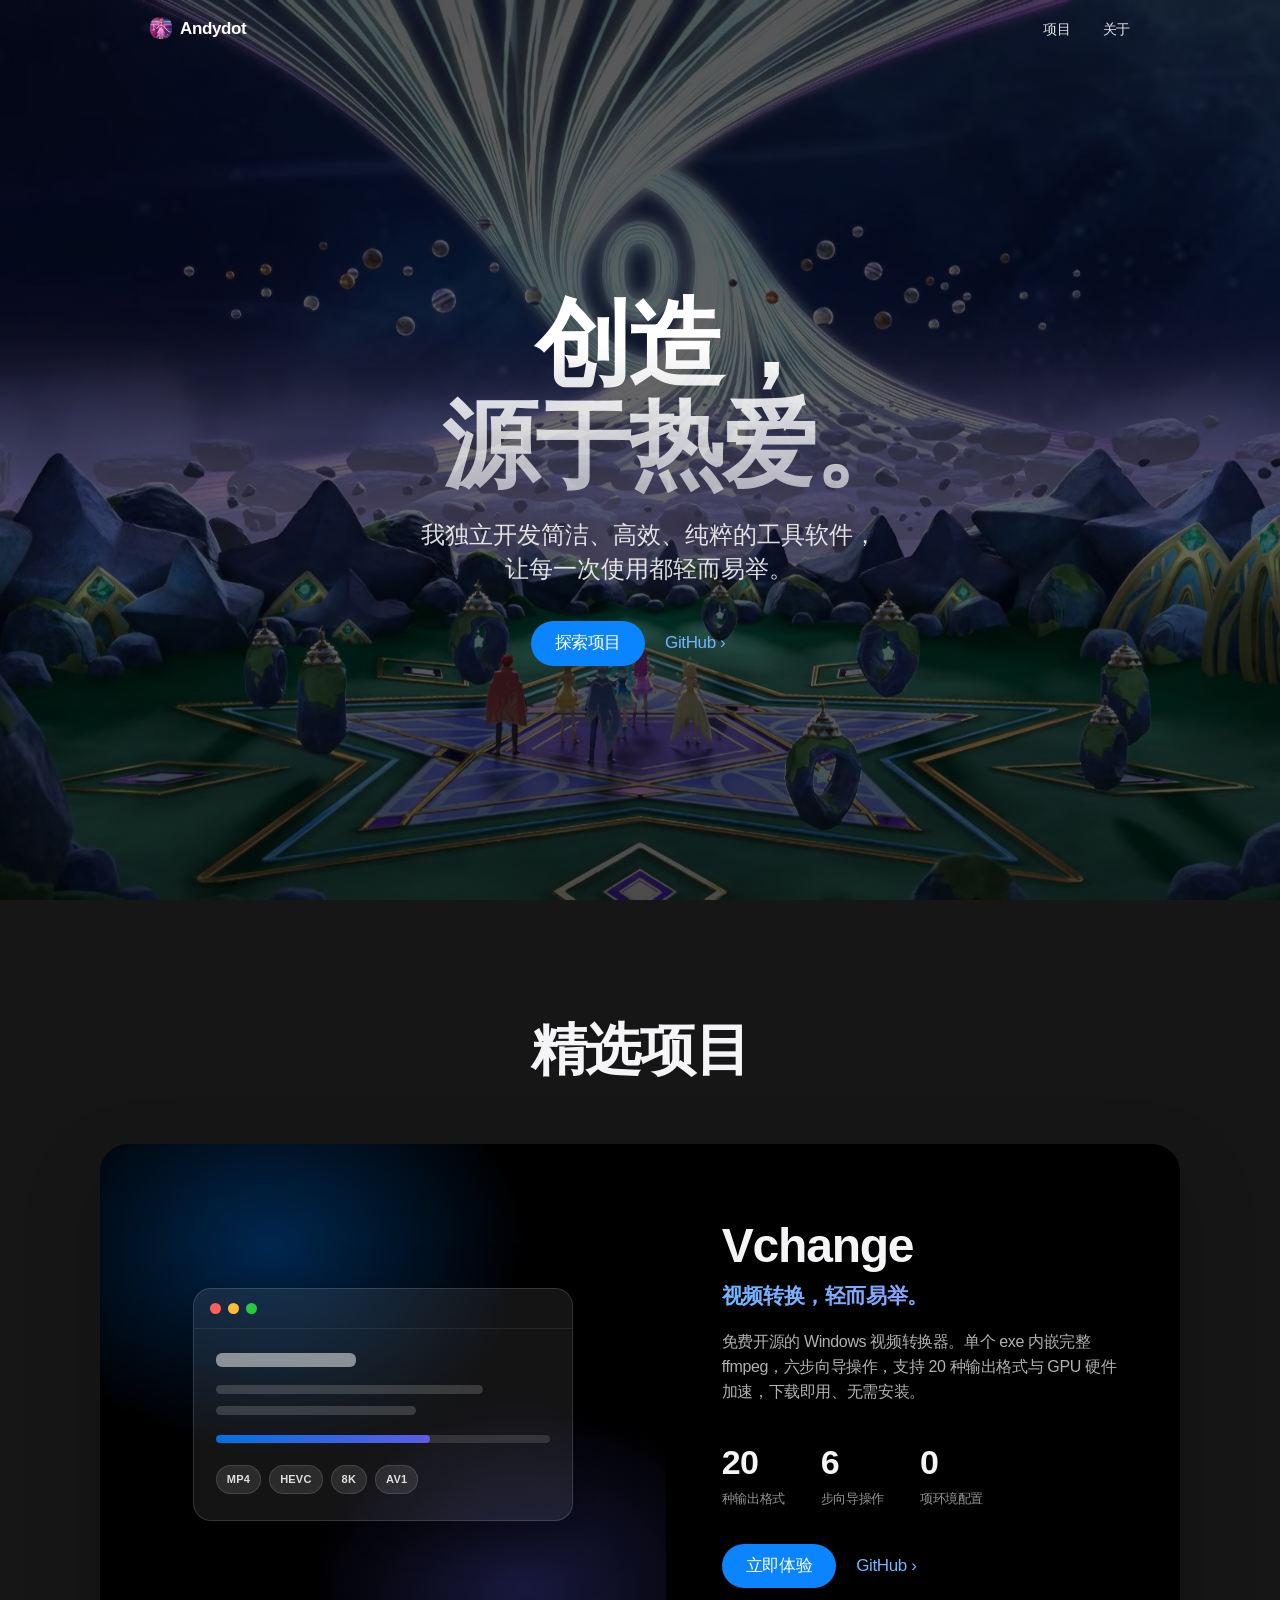
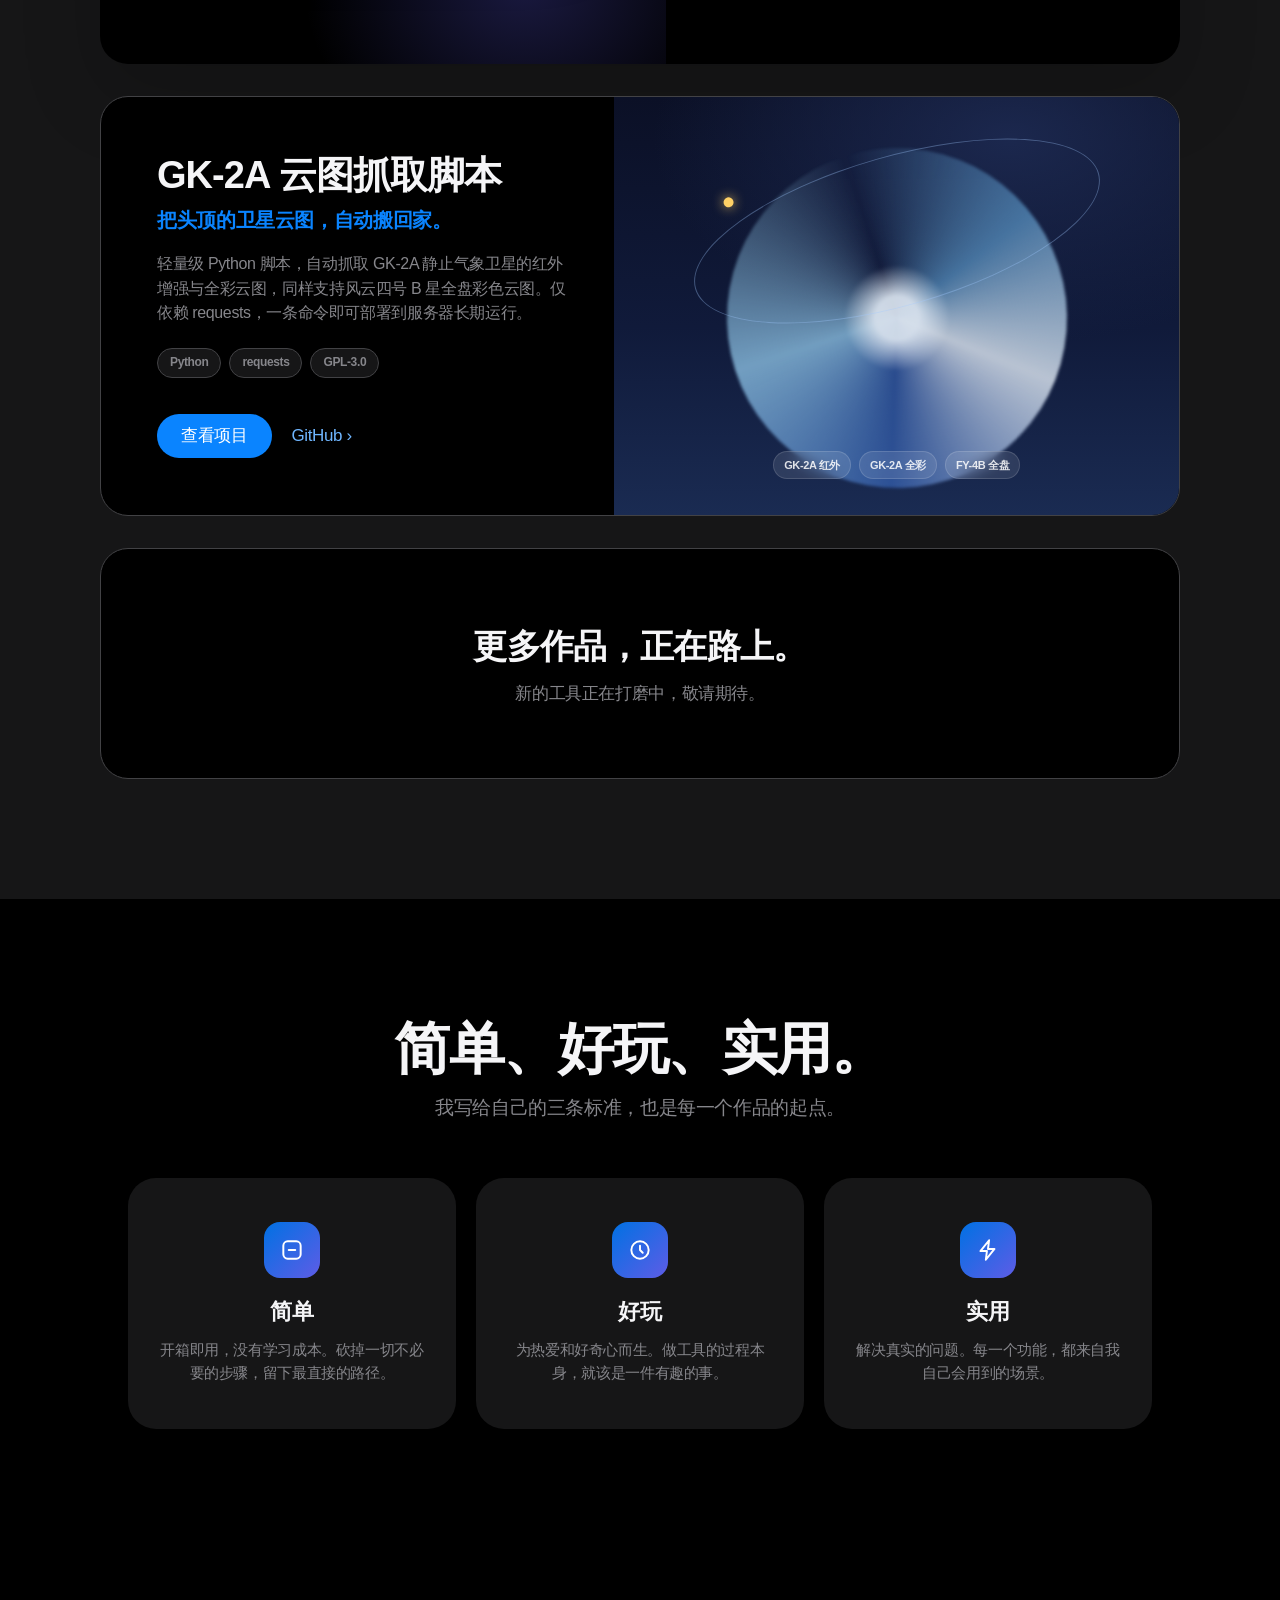
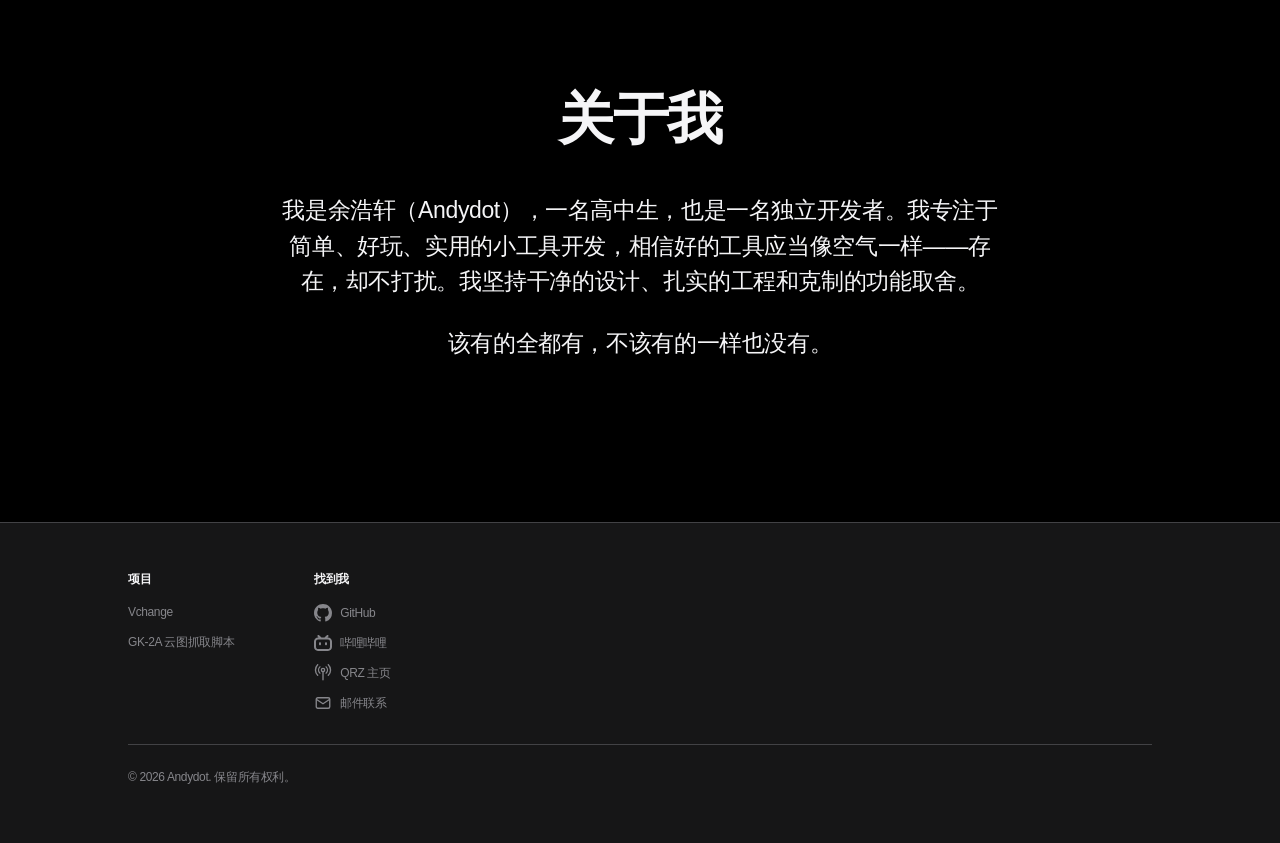
==== docs/index.html @ 8d0b2deb "Force dark mode (remove light/dark auto-switching)" ====
<!DOCTYPE html>
<html lang="zh-CN">
<head>
<meta charset="UTF-8">
<meta name="viewport" content="width=device-width, initial-scale=1.0">
<meta name="theme-color" content="#000000">
<title>Andydot — 简洁、纯粹的工具软件</title>
<meta name="description" content="Andydot 的作品集。高中生独立开发者，专注于简单、好玩、实用的小工具开发，代表作 Vchange —— Windows 视频转换器。">
<meta property="og:title" content="Andydot — 简洁、纯粹的工具软件">
<meta property="og:description" content="独立开发简洁、高效、纯粹的工具软件，代表作 Vchange。">
<meta property="og:url" content="https://justice0418.qd.je/">
<link rel="preconnect" href="https://gh-proxy.com">
<link rel="icon" href="https://gh-proxy.com/https://raw.githubusercontent.com/Andydot-ui/Vchange/main/docs/images/logo-dark-theme.png">
<link rel="stylesheet" href="style.css">
</head>
<body>

<a class="skip-link" href="#main">跳转到主要内容</a>

<!-- 导航 -->
<header class="nav" id="nav">
  <nav class="nav-inner" aria-label="主导航">
    <a class="nav-logo" href="#top" aria-label="Andydot 首页">
      <img src="images/logo.png" alt="" width="22" height="22">
      Andydot
    </a>
    <button class="nav-toggle" id="navToggle" aria-label="打开菜单" aria-expanded="false">
      <span></span><span></span>
    </button>
    <ul class="nav-links" id="navLinks">
      <li><a href="#work">项目</a></li>
      <li><a href="#about">关于</a></li>
    </ul>
  </nav>
</header>

<main id="main">

<!-- 首屏 -->
<section class="hero" id="top">
  <div class="hero-inner">
    <h1 class="reveal">创造，<br class="hero-br">源于热爱。</h1>
    <p class="hero-sub reveal">我独立开发简洁、高效、纯粹的工具软件，<br>让每一次使用都轻而易举。</p>
    <div class="hero-links reveal">
      <a class="btn btn-primary" href="#work">探索项目</a>
      <a class="btn btn-ghost" href="https://github.com/Andydot-ui" target="_blank" rel="noopener">GitHub ›</a>
    </div>
  </div>
</section>

<!-- 精选项目：Vchange -->
<section class="feature" id="work">
  <div class="section-head reveal">
    <h2>精选项目</h2>
  </div>

  <article class="feature-card reveal">
    <div class="feature-media" aria-hidden="true">
      <div class="feature-glow"></div>
      <div class="feature-window">
        <div class="feature-window-bar">
          <span></span><span></span><span></span>
        </div>
        <div class="feature-window-body">
          <div class="fw-row fw-title"></div>
          <div class="fw-row fw-line w80"></div>
          <div class="fw-row fw-line w60"></div>
          <div class="fw-progress"><span></span></div>
          <div class="fw-chips">
            <span>MP4</span><span>HEVC</span><span>8K</span><span>AV1</span>
          </div>
        </div>
      </div>
    </div>
    <div class="feature-copy">
      <h3>Vchange</h3>
      <p class="feature-tagline">视频转换，轻而易举。</p>
      <p class="feature-desc">免费开源的 Windows 视频转换器。单个 exe 内嵌完整 ffmpeg，六步向导操作，支持 20 种输出格式与 GPU 硬件加速，下载即用、无需安装。</p>
      <div class="feature-stats">
        <div><strong>20</strong><span>种输出格式</span></div>
        <div><strong>6</strong><span>步向导操作</span></div>
        <div><strong>0</strong><span>项环境配置</span></div>
      </div>
      <div class="feature-actions">
        <a class="btn btn-primary" href="https://andydot-ui.github.io/Vchange/" target="_blank" rel="noopener">立即体验</a>
        <a class="btn btn-ghost" href="https://github.com/Andydot-ui/Vchange" target="_blank" rel="noopener">GitHub ›</a>
      </div>
    </div>
  </article>

  <article class="project-card reveal">
    <div class="project-copy">
      <h3>GK-2A 云图抓取脚本</h3>
      <p class="project-tagline">把头顶的卫星云图，自动搬回家。</p>
      <p class="project-desc">轻量级 Python 脚本，自动抓取 GK-2A 静止气象卫星的红外增强与全彩云图，同样支持风云四号 B 星全盘彩色云图。仅依赖 requests，一条命令即可部署到服务器长期运行。</p>
      <div class="project-chips">
        <span>Python</span><span>requests</span><span>GPL-3.0</span>
      </div>
      <div class="feature-actions">
        <a class="btn btn-primary" href="https://andydot-ui.github.io/GK-2A-Infrared-Cloud-Image-Automatic-Scraping-Script/" target="_blank" rel="noopener">查看项目</a>
        <a class="btn btn-ghost" href="https://github.com/Andydot-ui/GK-2A-Infrared-Cloud-Image-Automatic-Scraping-Script" target="_blank" rel="noopener">GitHub ›</a>
      </div>
    </div>
    <div class="sat-visual" aria-hidden="true">
      <div class="sat-storm"></div>
      <div class="sat-orbit"></div>
      <div class="sat-chips">
        <span>GK-2A 红外</span><span>GK-2A 全彩</span><span>FY-4B 全盘</span>
      </div>
    </div>
  </article>

  <div class="more-card reveal">
    <h3>更多作品，正在路上。</h3>
    <p>新的工具正在打磨中，敬请期待。</p>
  </div>
</section>

<!-- 信条 -->
<section class="values" id="values">
  <div class="section-head reveal">
    <h2>简单、好玩、实用。</h2>
    <p class="section-sub">我写给自己的三条标准，也是每一个作品的起点。</p>
  </div>
  <div class="values-grid">
    <div class="value-item reveal">
      <div class="value-icon">
        <svg viewBox="0 0 24 24" width="26" height="26" fill="none" stroke="currentColor" stroke-width="1.8" stroke-linecap="round" stroke-linejoin="round" aria-hidden="true"><rect x="4" y="4" width="16" height="16" rx="4"/><path d="M9 12h6"/></svg>
      </div>
      <h3>简单</h3>
      <p>开箱即用，没有学习成本。砍掉一切不必要的步骤，留下最直接的路径。</p>
    </div>
    <div class="value-item reveal">
      <div class="value-icon">
        <svg viewBox="0 0 24 24" width="26" height="26" fill="none" stroke="currentColor" stroke-width="1.8" stroke-linecap="round" stroke-linejoin="round" aria-hidden="true"><circle cx="12" cy="12" r="8"/><path d="M12 8v4l2.5 2.5"/></svg>
      </div>
      <h3>好玩</h3>
      <p>为热爱和好奇心而生。做工具的过程本身，就该是一件有趣的事。</p>
    </div>
    <div class="value-item reveal">
      <div class="value-icon">
        <svg viewBox="0 0 24 24" width="26" height="26" fill="none" stroke="currentColor" stroke-width="1.8" stroke-linecap="round" stroke-linejoin="round" aria-hidden="true"><path d="M13 3L5 13h6l-1 8 8-10h-6z"/></svg>
      </div>
      <h3>实用</h3>
      <p>解决真实的问题。每一个功能，都来自我自己会用到的场景。</p>
    </div>
  </div>
</section>

<!-- 关于 -->
<section class="about" id="about">
  <div class="section-head reveal">
    <h2>关于我</h2>
  </div>
  <div class="about-body reveal">
    <p>我是余浩轩（Andydot），一名高中生，也是一名独立开发者。我专注于简单、好玩、实用的小工具开发，相信好的工具应当像空气一样——存在，却不打扰。我坚持干净的设计、扎实的工程和克制的功能取舍。</p>
    <p>该有的全都有，不该有的一样也没有。</p>
  </div>
</section>

</main>

<!-- 页脚 -->
<footer class="footer">
  <div class="footer-inner">
    <div class="footer-cols">
      <div class="footer-col">
        <h4>项目</h4>
        <a href="https://andydot-ui.github.io/Vchange/" target="_blank" rel="noopener">Vchange</a>
        <a href="https://andydot-ui.github.io/GK-2A-Infrared-Cloud-Image-Automatic-Scraping-Script/" target="_blank" rel="noopener">GK-2A 云图抓取脚本</a>
      </div>
      <div class="footer-col">
        <h4>找到我</h4>
        <a class="footer-social" href="https://github.com/Andydot-ui" target="_blank" rel="noopener">
          <svg viewBox="0 0 16 16" width="18" height="18" fill="currentColor" aria-hidden="true"><path d="M8 0C3.58 0 0 3.58 0 8c0 3.54 2.29 6.53 5.47 7.59.4.07.55-.17.55-.38 0-.19-.01-.82-.01-1.49-2.01.37-2.53-.49-2.69-.94-.09-.23-.48-.94-.82-1.13-.28-.15-.68-.52-.01-.53.63-.01 1.08.58 1.23.82.72 1.21 1.87.87 2.33.66.07-.52.28-.87.51-1.07-1.78-.2-3.64-.89-3.64-3.95 0-.87.31-1.59.82-2.15-.08-.2-.36-1.02.08-2.12 0 0 .67-.21 2.2.82.64-.18 1.32-.27 2-.27s1.36.09 2 .27c1.53-1.04 2.2-.82 2.2-.82.44 1.1.16 1.92.08 2.12.51.56.82 1.27.82 2.15 0 3.07-1.87 3.75-3.65 3.95.29.25.54.73.54 1.48 0 1.07-.01 1.93-.01 2.2 0 .21.15.46.55.38A8.01 8.01 0 0 0 16 8c0-4.42-3.58-8-8-8z"/></svg>
          GitHub
        </a>
        <a class="footer-social" href="https://space.bilibili.com/1205310818" target="_blank" rel="noopener">
          <svg viewBox="0 0 24 24" width="18" height="18" fill="currentColor" aria-hidden="true"><path d="M17.813 4.653h.854c1.51.054 2.769.578 3.773 1.574 1.004.995 1.524 2.249 1.56 3.76v7.36c-.036 1.51-.556 2.769-1.56 3.773s-2.262 1.524-3.773 1.56H5.333c-1.51-.036-2.769-.556-3.773-1.56S.036 18.858 0 17.347v-7.36c.036-1.511.556-2.765 1.56-3.76 1.004-.996 2.262-1.52 3.773-1.574h.774l-1.174-1.12a1.234 1.234 0 0 1-.373-.906c0-.356.124-.658.373-.907l.027-.027c.267-.249.573-.373.92-.373.347 0 .653.124.92.373L9.653 4.44c.071.071.134.142.187.213h4.267a.836.836 0 0 1 .16-.213l2.853-2.747c.267-.249.573-.373.92-.373.347 0 .662.151.929.4.267.249.391.551.391.907 0 .355-.124.657-.373.906zM5.333 7.24c-.746.018-1.373.276-1.88.773-.506.498-.769 1.13-.786 1.894v7.52c.017.764.28 1.395.786 1.893.507.498 1.134.756 1.88.773h13.334c.746-.017 1.373-.275 1.88-.773.506-.498.769-1.129.786-1.893v-7.52c-.017-.765-.28-1.396-.786-1.894-.507-.497-1.134-.755-1.88-.773zM8 11.107c.373 0 .684.124.933.373.25.249.383.569.4.96v1.173c-.017.391-.15.711-.4.96-.249.25-.56.374-.933.374s-.684-.125-.933-.374c-.25-.249-.383-.569-.4-.96V12.44c0-.373.129-.689.386-.947.258-.257.574-.386.947-.386zm8 0c.373 0 .684.124.933.373.25.249.383.569.4.96v1.173c-.017.391-.15.711-.4.96-.249.25-.56.374-.933.374s-.684-.125-.933-.374c-.25-.249-.383-.569-.4-.96V12.44c.017-.391.15-.711.4-.96.249-.249.56-.373.933-.373Z"/></svg>
          哔哩哔哩
        </a>
        <a class="footer-social" href="https://www.qrz.com/db/BD6KGB" target="_blank" rel="noopener">
          <svg viewBox="0 0 24 24" width="18" height="18" fill="none" stroke="currentColor" stroke-width="1.8" stroke-linecap="round" aria-hidden="true"><path d="M12 10v11"/><circle cx="12" cy="8" r="2.2"/><path d="M7.8 12.2a6 6 0 0 1 0-8.4M16.2 3.8a6 6 0 0 1 0 8.4M4.9 15.1a10 10 0 0 1 0-14.2M19.1 0.9a10 10 0 0 1 0 14.2"/></svg>
          QRZ 主页
        </a>
        <a class="footer-social" href="mailto:andydot@qq.com">
          <svg viewBox="0 0 24 24" width="18" height="18" fill="none" stroke="currentColor" stroke-width="1.8" aria-hidden="true"><rect x="3" y="5" width="18" height="14" rx="2"/><path d="M3 7l9 6 9-6"/></svg>
          邮件联系
        </a>
      </div>
    </div>
    <div class="footer-legal">
      <p>© 2026 Andydot. 保留所有权利。</p>
    </div>
  </div>
</footer>

<script src="script.js"></script>
</body>
</html>
---- docs/style.css ----
/* ============================================================
   Andydot — Apple-style portfolio
   ============================================================ */

:root {
  --bg: #000000;
  --bg-alt: #161617;
  --card-bg: #000000;
  --card-border: #424245;
  --fg: #f5f5f7;
  --fg-muted: #86868b;
  --fg-inverse: #f5f5f7;
  --accent: #0a84ff;
  --accent-hover: #409cff;
  --link: #2997ff;
  --border: #424245;
  --radius-card: 28px;
  --radius-btn: 980px;
  --font-sans: -apple-system, BlinkMacSystemFont, "SF Pro SC", "SF Pro Display",
    "SF Pro Text", "PingFang SC", "Helvetica Neue", "Microsoft YaHei UI",
    "Segoe UI", Roboto, Arial, sans-serif;
  --ease: cubic-bezier(0.25, 0.1, 0.25, 1);
  color-scheme: dark;
}

* { margin: 0; padding: 0; box-sizing: border-box; }

html { scroll-behavior: smooth; -webkit-text-size-adjust: 100%; }

body {
  font-family: var(--font-sans);
  background: var(--bg);
  color: var(--fg);
  line-height: 1.47059;
  font-size: 17px;
  letter-spacing: -0.022em;
  -webkit-font-smoothing: antialiased;
  text-rendering: optimizeLegibility;
}

a { color: inherit; text-decoration: none; }
img, svg { display: block; }

.skip-link {
  position: absolute;
  left: -9999px;
  top: 0;
  background: var(--bg);
  color: var(--link);
  padding: 12px 20px;
  z-index: 100;
}
.skip-link:focus { left: 0; }

/* ---------- 按钮 ---------- */
.btn {
  display: inline-block;
  border-radius: var(--radius-btn);
  padding: 12px 24px;
  font-size: 17px;
  line-height: 1.2;
  letter-spacing: -0.022em;
  transition: background 0.25s var(--ease), color 0.25s var(--ease),
    transform 0.25s var(--ease);
}
.btn:active { transform: scale(0.97); }

.btn-primary {
  background: var(--accent);
  color: #fff;
}
.btn-primary:hover { background: var(--accent-hover); }

.btn-ghost {
  color: var(--link);
  padding-left: 0;
}
.btn-ghost:hover { text-decoration: underline; }

/* ---------- 导航（首屏上透明悬浮，滚过后变实色条） ---------- */
.nav {
  position: fixed;
  top: 0; left: 0; right: 0;
  z-index: 50;
  background: transparent;
  border-bottom: 1px solid transparent;
  transition: background 0.35s var(--ease), border-color 0.35s var(--ease),
    -webkit-backdrop-filter 0.35s var(--ease), backdrop-filter 0.35s var(--ease);
}
.nav.scrolled {
  background: rgba(14, 18, 22, 0.92);
  -webkit-backdrop-filter: saturate(180%) blur(20px);
  backdrop-filter: saturate(180%) blur(20px);
  border-bottom-color: rgba(255, 255, 255, 0.08);
}

.nav-inner {
  max-width: 1024px;
  margin: 0 auto;
  padding: 0 22px;
  height: 56px;
  display: flex;
  align-items: center;
  justify-content: space-between;
}

.nav-logo {
  display: flex;
  align-items: center;
  gap: 8px;
  font-size: 17px;
  font-weight: 600;
  letter-spacing: -0.022em;
  color: #fff;
}
.nav-logo img {
  border-radius: 6px;
}

.nav-links {
  display: flex;
  align-items: center;
  gap: 32px;
  list-style: none;
}
.nav-links a {
  font-size: 14px;
  color: rgba(255, 255, 255, 0.88);
  transition: opacity 0.25s var(--ease), color 0.25s var(--ease);
}
.nav-links a:hover { color: #fff; }

.nav-toggle {
  display: none;
  flex-direction: column;
  justify-content: center;
  gap: 6px;
  width: 40px;
  height: 40px;
  background: none;
  border: none;
  cursor: pointer;
}
.nav-toggle span {
  display: block;
  width: 18px;
  height: 1.5px;
  margin: 0 auto;
  background: #fff;
  transition: transform 0.3s var(--ease);
}
.nav-toggle.open span:nth-child(1) { transform: translateY(3.75px) rotate(45deg); }
.nav-toggle.open span:nth-child(2) { transform: translateY(-3.75px) rotate(-45deg); }

/* ---------- 首屏 ---------- */
.hero {
  min-height: 100vh;
  min-height: 100svh;
  display: flex;
  flex-direction: column;
  justify-content: center;
  align-items: center;
  text-align: center;
  padding: 140px 22px 80px;
  background:
    linear-gradient(180deg, rgba(0, 0, 0, 0.66), rgba(0, 0, 0, 0.58) 55%, rgba(0, 0, 0, 0.7)),
    url("images/hero-bg.jpg") center / cover no-repeat;
  /* 背景图为深色调，首屏文字固定使用浅色 */
}

.hero-inner {
  display: flex;
  flex-direction: column;
  align-items: center;
}

.hero h1 {
  font-size: clamp(48px, 9vw, 96px);
  font-weight: 700;
  line-height: 1.05;
  letter-spacing: -0.03em;
  /* 中文行尾标点的墨迹偏左，按墨迹中心补偿（padding 使内容右移 padding/2） */
  padding-left: 0.72em;
  background: linear-gradient(180deg, #ffffff 25%, rgba(255, 255, 255, 0.6) 100%);
  -webkit-background-clip: text;
  background-clip: text;
  -webkit-text-fill-color: transparent;
  color: transparent;
  text-shadow: none;
}

.hero-sub {
  margin-top: 22px;
  font-size: clamp(19px, 2.6vw, 24px);
  color: rgba(255, 255, 255, 0.85);
  line-height: 1.4;
  letter-spacing: normal;
  text-shadow: 0 1px 12px rgba(0, 0, 0, 0.35);
  padding-left: 0.72em;
}

.hero-links {
  margin-top: 36px;
  display: flex;
  align-items: center;
  gap: 20px;
  flex-wrap: wrap;
  justify-content: center;
}
.hero-links .btn-ghost { color: #6fb6ff; }

/* ---------- 通用 section ---------- */
.section-head h2 {
  font-size: clamp(36px, 5.5vw, 56px);
  font-weight: 700;
  letter-spacing: -0.025em;
  line-height: 1.08;
}

/* ---------- 精选项目 ---------- */
.feature {
  background: var(--bg-alt);
  padding: 120px 22px;
}
.feature .section-head {
  text-align: center;
  margin-bottom: 64px;
}

.feature-card {
  max-width: 1080px;
  margin: 0 auto;
  background: #000;
  color: var(--fg-inverse);
  border-radius: var(--radius-card);
  overflow: hidden;
  display: grid;
  grid-template-columns: 1.1fr 1fr;
  min-height: 520px;
  box-shadow: 0 30px 80px rgba(0, 0, 0, 0.18);
}

.feature-media {
  position: relative;
  display: flex;
  align-items: center;
  justify-content: center;
  padding: 56px 40px;
  overflow: hidden;
}

.feature-glow {
  position: absolute;
  inset: 0;
  background:
    radial-gradient(ellipse 70% 60% at 30% 20%, rgba(0, 113, 227, 0.35), transparent 65%),
    radial-gradient(ellipse 60% 55% at 75% 85%, rgba(94, 92, 230, 0.28), transparent 65%);
}

/* 模拟应用窗口 */
.feature-window {
  position: relative;
  width: 100%;
  max-width: 380px;
  background: rgba(255, 255, 255, 0.08);
  border: 1px solid rgba(255, 255, 255, 0.14);
  border-radius: 18px;
  -webkit-backdrop-filter: blur(24px);
  backdrop-filter: blur(24px);
  box-shadow: 0 24px 60px rgba(0, 0, 0, 0.45);
  overflow: hidden;
}

.feature-window-bar {
  display: flex;
  gap: 7px;
  padding: 14px 16px;
  border-bottom: 1px solid rgba(255, 255, 255, 0.08);
}
.feature-window-bar span {
  width: 11px;
  height: 11px;
  border-radius: 50%;
  background: rgba(255, 255, 255, 0.22);
}
.feature-window-bar span:first-child { background: #ff5f57; }
.feature-window-bar span:nth-child(2) { background: #febc2e; }
.feature-window-bar span:last-child { background: #28c840; }

.feature-window-body { padding: 24px 22px 26px; }

.fw-row { border-radius: 6px; }
.fw-title {
  width: 42%;
  height: 14px;
  background: rgba(255, 255, 255, 0.5);
  margin-bottom: 18px;
}
.fw-line {
  height: 9px;
  background: rgba(255, 255, 255, 0.16);
  margin-bottom: 12px;
}
.w80 { width: 80%; }
.w60 { width: 60%; }

.fw-progress {
  height: 8px;
  border-radius: 4px;
  background: rgba(255, 255, 255, 0.12);
  margin: 20px 0 22px;
  overflow: hidden;
}
.fw-progress span {
  display: block;
  height: 100%;
  width: 64%;
  border-radius: 4px;
  background: linear-gradient(90deg, #0071e3, #5e5ce6);
  animation: progress 3.2s var(--ease) infinite alternate;
}
@keyframes progress {
  from { width: 32%; }
  to { width: 86%; }
}

.fw-chips {
  display: flex;
  gap: 8px;
  flex-wrap: wrap;
}
.fw-chips span {
  font-size: 11px;
  font-weight: 600;
  letter-spacing: 0.02em;
  padding: 5px 10px;
  border-radius: 999px;
  color: rgba(255, 255, 255, 0.85);
  background: rgba(255, 255, 255, 0.1);
  border: 1px solid rgba(255, 255, 255, 0.12);
}

.feature-copy {
  align-self: center;
  padding: 64px 56px;
}

.feature-copy h3 {
  font-size: clamp(36px, 4.5vw, 48px);
  font-weight: 700;
  letter-spacing: -0.025em;
  line-height: 1.05;
}

.feature-tagline {
  margin-top: 10px;
  font-size: 21px;
  font-weight: 600;
  background: linear-gradient(90deg, #6fb6ff, #a48fff);
  -webkit-background-clip: text;
  background-clip: text;
  -webkit-text-fill-color: transparent;
  color: transparent;
}

.feature-desc {
  margin-top: 18px;
  font-size: 16px;
  line-height: 1.55;
  color: rgba(245, 245, 247, 0.72);
}

.feature-stats {
  display: flex;
  gap: 36px;
  margin-top: 32px;
}
.feature-stats div { display: flex; flex-direction: column; }
.feature-stats strong {
  font-size: 34px;
  font-weight: 700;
  letter-spacing: -0.02em;
}
.feature-stats span {
  font-size: 13px;
  color: rgba(245, 245, 247, 0.6);
  margin-top: 2px;
}

.feature-actions {
  display: flex;
  align-items: center;
  gap: 20px;
  margin-top: 36px;
  flex-wrap: wrap;
}
.feature-actions .btn-ghost { color: #6fb6ff; }

/* 第二个项目卡片（浅色、反排） */
.project-card {
  max-width: 1080px;
  margin: 32px auto 0;
  background: var(--card-bg);
  border: 1px solid var(--card-border);
  border-radius: var(--radius-card);
  display: grid;
  grid-template-columns: 1fr 1.1fr;
  overflow: hidden;
  min-height: 420px;
}

.project-copy {
  align-self: center;
  padding: 56px 48px 56px 56px;
}
.project-copy h3 {
  font-size: clamp(28px, 3.5vw, 38px);
  font-weight: 700;
  letter-spacing: -0.025em;
  line-height: 1.1;
}
.project-tagline {
  margin-top: 10px;
  font-size: 20px;
  font-weight: 600;
  color: var(--accent);
}
.project-desc {
  margin-top: 16px;
  font-size: 16px;
  line-height: 1.55;
  color: var(--fg-muted);
}
.project-chips {
  display: flex;
  gap: 8px;
  flex-wrap: wrap;
  margin-top: 22px;
}
.project-chips span {
  font-size: 12px;
  font-weight: 600;
  padding: 5px 12px;
  border-radius: 999px;
  color: var(--fg-muted);
  background: var(--bg-alt);
  border: 1px solid var(--border);
}

/* 卫星云图视觉 */
.sat-visual {
  position: relative;
  display: flex;
  align-items: flex-end;
  justify-content: center;
  padding: 40px 32px 36px;
  overflow: hidden;
  background:
    radial-gradient(ellipse 90% 70% at 70% 10%, rgba(29, 42, 82, 0.9), transparent 70%),
    linear-gradient(180deg, #0b1026 0%, #101a3a 55%, #1a2b52 100%);
}
.sat-storm {
  position: absolute;
  top: 12%;
  left: 50%;
  width: 340px;
  height: 340px;
  transform: translateX(-50%) rotate(-18deg);
  border-radius: 50%;
  background:
    radial-gradient(circle at 50% 50%, rgba(235, 245, 255, 0.95) 0 9%, transparent 22%),
    conic-gradient(from 0deg,
      rgba(90, 170, 255, 0) 0deg,
      rgba(120, 200, 255, 0.55) 70deg,
      rgba(235, 245, 255, 0.85) 130deg,
      rgba(70, 130, 235, 0.5) 200deg,
      rgba(160, 220, 255, 0.75) 270deg,
      rgba(90, 170, 255, 0) 360deg);
  filter: blur(1.5px);
  animation: storm-spin 26s linear infinite;
  opacity: 0.9;
}
.sat-orbit {
  position: absolute;
  top: 14%;
  left: 50%;
  width: 420px;
  height: 150px;
  transform: translateX(-50%) rotate(-16deg);
  border: 1px solid rgba(160, 200, 255, 0.35);
  border-radius: 50%;
}
.sat-orbit::after {
  content: "";
  position: absolute;
  top: -5px;
  left: 12%;
  width: 10px;
  height: 10px;
  border-radius: 50%;
  background: #ffd166;
  box-shadow: 0 0 12px rgba(255, 209, 102, 0.9);
}
@keyframes storm-spin {
  to { transform: translateX(-50%) rotate(342deg); }
}
.sat-chips {
  position: relative;
  display: flex;
  gap: 8px;
  flex-wrap: wrap;
  justify-content: center;
}
.sat-chips span {
  font-size: 11px;
  font-weight: 600;
  padding: 5px 10px;
  border-radius: 999px;
  color: rgba(255, 255, 255, 0.85);
  background: rgba(255, 255, 255, 0.1);
  border: 1px solid rgba(255, 255, 255, 0.14);
  -webkit-backdrop-filter: blur(8px);
  backdrop-filter: blur(8px);
}

@media (prefers-reduced-motion: reduce) {
  .sat-storm { animation: none; }
}

/* 更多作品 */
.more-card {
  max-width: 1080px;
  margin: 32px auto 0;
  background: var(--card-bg);
  border: 1px solid var(--card-border);
  border-radius: var(--radius-card);
  text-align: center;
  padding: 72px 40px;
}
.more-card h3 {
  font-size: clamp(26px, 3.5vw, 34px);
  font-weight: 700;
  letter-spacing: -0.02em;
}
.more-card p {
  margin-top: 10px;
  color: var(--fg-muted);
  font-size: 17px;
}

/* ---------- 信条 ---------- */
.values {
  padding: 120px 22px;
  text-align: center;
}
.values .section-head { margin-bottom: 20px; }
.section-sub {
  margin-top: 14px;
  font-size: 19px;
  color: var(--fg-muted);
}
.values-grid {
  max-width: 1024px;
  margin: 56px auto 0;
  display: grid;
  grid-template-columns: repeat(3, 1fr);
  gap: 20px;
}
.value-item {
  background: var(--bg-alt);
  border-radius: var(--radius-card);
  padding: 44px 32px;
  text-align: center;
}
.value-icon {
  width: 56px;
  height: 56px;
  margin: 0 auto 18px;
  display: flex;
  align-items: center;
  justify-content: center;
  border-radius: 16px;
  color: #fff;
  background: linear-gradient(135deg, #0071e3, #5e5ce6);
}
.value-item h3 {
  font-size: 22px;
  font-weight: 700;
  letter-spacing: -0.02em;
}
.value-item p {
  margin-top: 10px;
  font-size: 15px;
  line-height: 1.55;
  color: var(--fg-muted);
}

/* ---------- 关于 ---------- */
.about {
  padding: 140px 22px 160px;
  text-align: center;
}
.about .section-head { margin-bottom: 44px; }

.about-body {
  max-width: 720px;
  margin: 0 auto;
  font-size: clamp(19px, 2.4vw, 23px);
  line-height: 1.55;
  color: var(--fg);
}
.about-body p + p { margin-top: 26px; }

/* ---------- 页脚 ---------- */
.footer {
  background: var(--bg-alt);
  border-top: 1px solid var(--border);
  padding: 48px 22px 56px;
}
.footer-inner {
  max-width: 1024px;
  margin: 0 auto;
}
.footer-cols {
  display: flex;
  gap: 80px;
  padding-bottom: 32px;
  border-bottom: 1px solid var(--border);
}
.footer-col { display: flex; flex-direction: column; gap: 12px; }
.footer-col h4 {
  font-size: 12px;
  font-weight: 600;
  color: var(--fg);
  margin-bottom: 4px;
}
.footer-col a {
  font-size: 12px;
  color: var(--fg-muted);
}
.footer-col a:hover { color: var(--fg); text-decoration: underline; }

.footer-social {
  display: inline-flex;
  align-items: center;
  gap: 8px;
  font-size: 12px;
  width: fit-content;
}
.footer-social:hover { text-decoration: none; }
.footer-social svg { flex: none; }

.footer-legal {
  padding-top: 24px;
  display: flex;
  justify-content: space-between;
  gap: 16px;
  flex-wrap: wrap;
}
.footer-legal p {
  font-size: 12px;
  color: var(--fg-muted);
}

/* ---------- 滚动进入动画 ---------- */
.reveal {
  opacity: 0;
  transform: translateY(28px);
  transition: opacity 0.9s var(--ease), transform 0.9s var(--ease);
}
.reveal.visible {
  opacity: 1;
  transform: none;
}

/* 精选卡片内的应用窗口：卡片出现后滑入 */
.feature-card .feature-window {
  opacity: 0;
  transform: translateY(48px) scale(0.92);
  transition: opacity 0.9s var(--ease) 0.35s, transform 0.9s var(--ease) 0.35s;
}
.feature-card.visible .feature-window {
  opacity: 1;
  transform: none;
}

@media (prefers-reduced-motion: reduce) {
  html { scroll-behavior: auto; }
  .reveal { opacity: 1; transform: none; transition: none; }
  .feature-card .feature-window { opacity: 1; transform: none; transition: none; }
  .fw-progress span { animation: none; width: 64%; }
}

/* ---------- 响应式 ---------- */
@media (max-width: 900px) {
  .feature-card { grid-template-columns: 1fr; min-height: 0; }
  .feature-media { padding: 48px 32px; }
  .feature-copy { padding: 8px 40px 56px; text-align: center; }
  .feature-stats { justify-content: center; }
  .feature-actions { justify-content: center; }
  .project-card { grid-template-columns: 1fr; min-height: 0; }
  .project-copy { padding: 48px 40px 40px; text-align: center; }
  .project-chips, .project-card .feature-actions { justify-content: center; }
  .sat-visual { min-height: 300px; padding: 32px 24px; }
  .values-grid { grid-template-columns: 1fr; max-width: 560px; }
  .footer-cols { gap: 48px; flex-wrap: wrap; }
}

@media (max-width: 734px) {
  body { font-size: 16px; }

  .nav-links {
    position: absolute;
    top: 56px;
    left: 0;
    right: 0;
    flex-direction: column;
    gap: 0;
    background: rgba(14, 18, 22, 0.95);
    -webkit-backdrop-filter: saturate(180%) blur(20px);
    backdrop-filter: saturate(180%) blur(20px);
    border-bottom: 1px solid rgba(255, 255, 255, 0.08);
    max-height: 0;
    overflow: hidden;
    transition: max-height 0.35s var(--ease);
  }
  .nav-links.open { max-height: 200px; }
  .nav-links li { width: 100%; text-align: center; }
  .nav-links a {
    display: block;
    padding: 14px 0;
    font-size: 17px;
  }
  .nav-toggle { display: flex; }

  .hero { min-height: 100vh; min-height: 100svh; padding-top: 120px; }

  .feature { padding: 80px 18px; }
  .feature-copy { padding: 4px 26px 48px; }
  .feature-stats { gap: 24px; }
  .about { padding: 90px 18px 110px; }
}
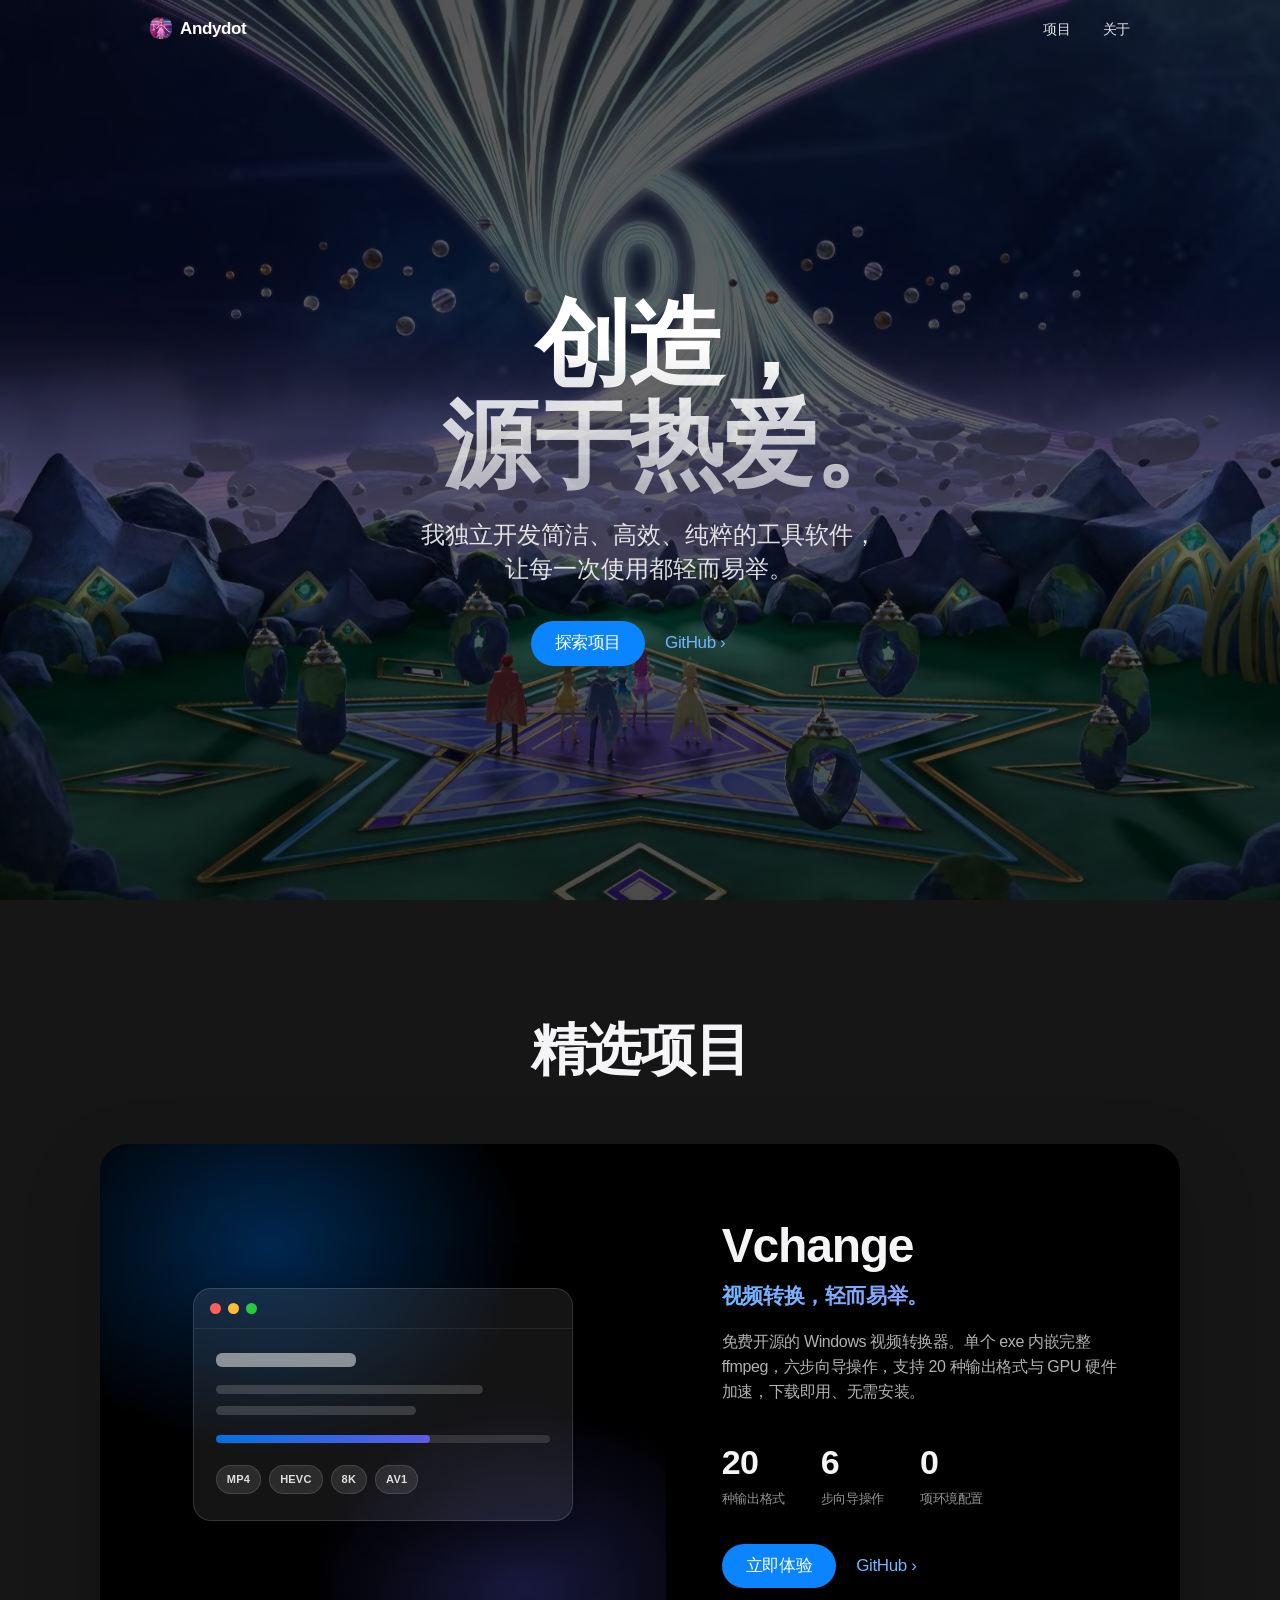
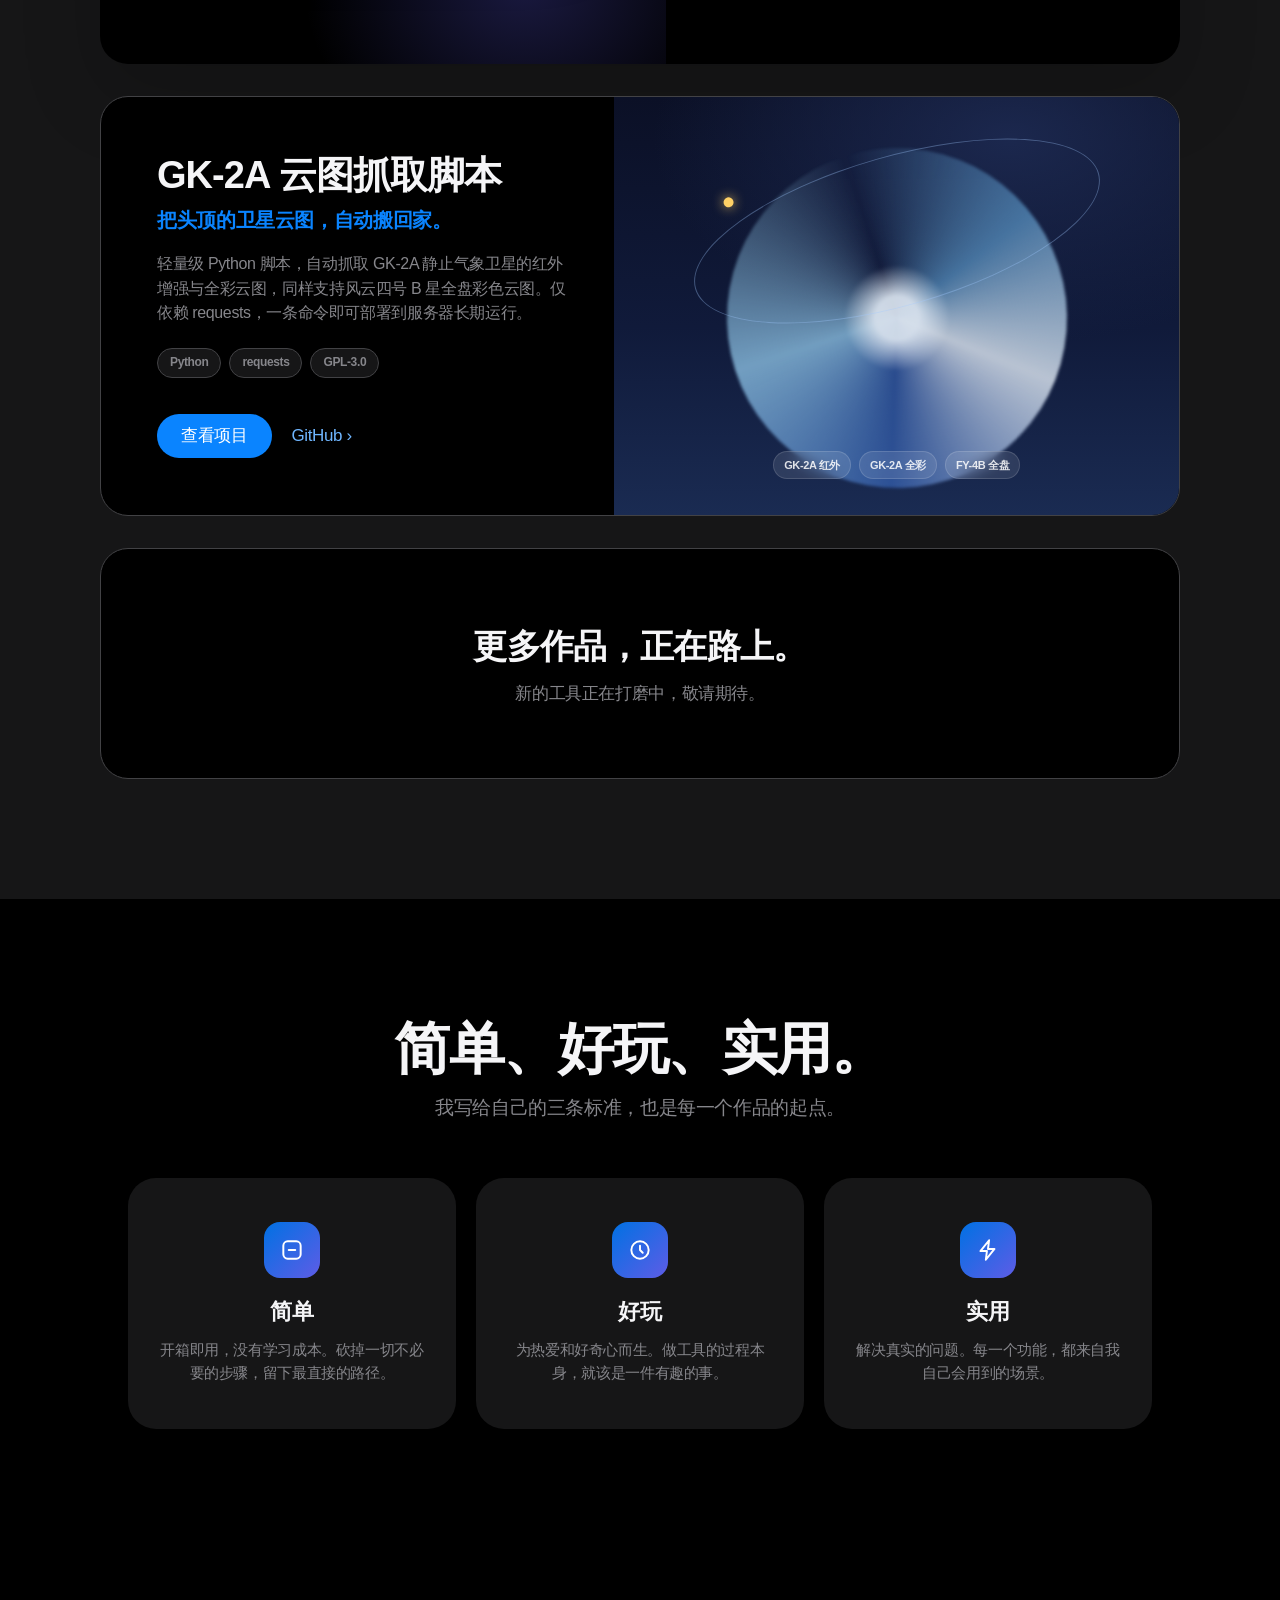
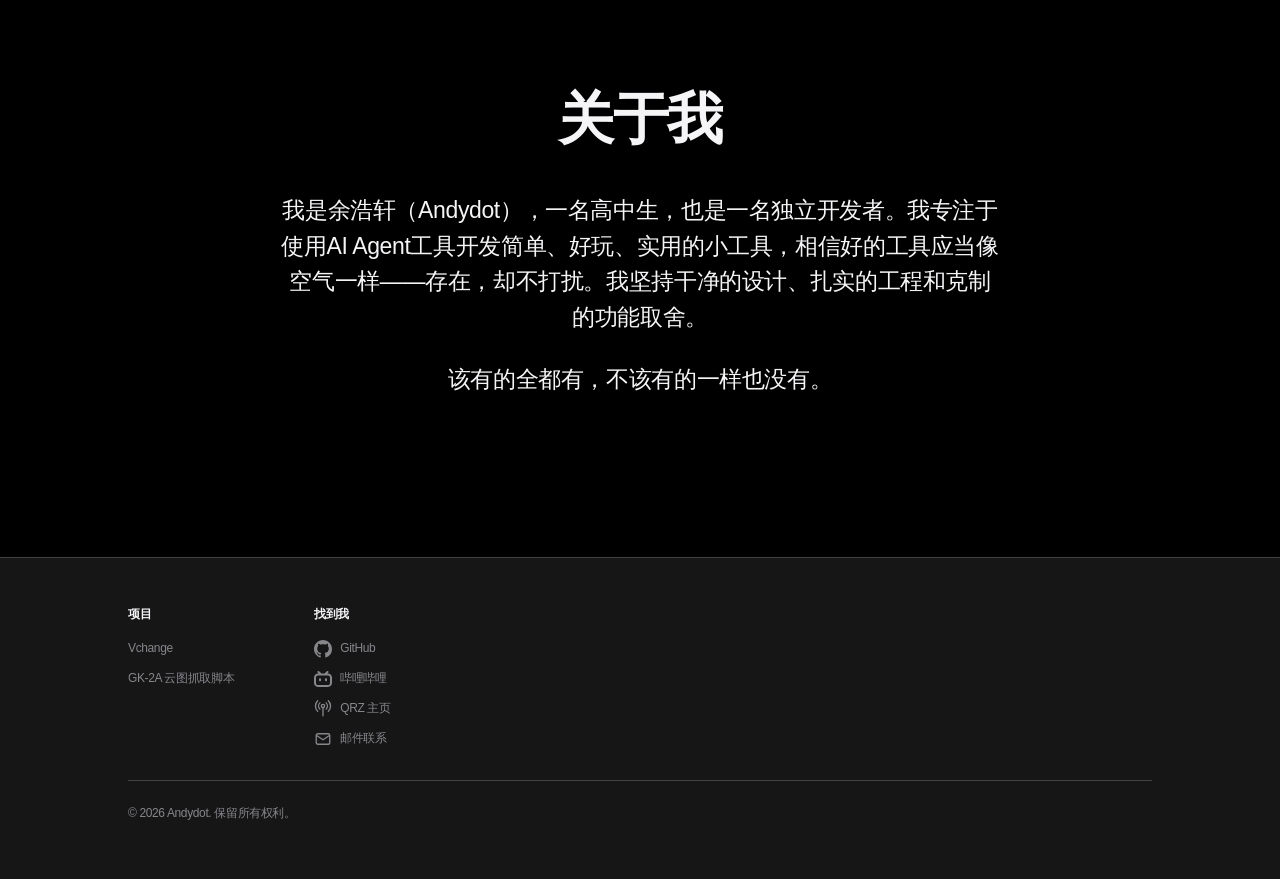
==== commit 65bbb136: "Update index.html" ====
--- a/docs/index.html
+++ b/docs/index.html
@@ -153,7 +153,7 @@
     <h2>关于我</h2>
   </div>
   <div class="about-body reveal">
-    <p>我是余浩轩（Andydot），一名高中生，也是一名独立开发者。我专注于简单、好玩、实用的小工具开发，相信好的工具应当像空气一样——存在，却不打扰。我坚持干净的设计、扎实的工程和克制的功能取舍。</p>
+    <p>我是余浩轩（Andydot），一名高中生，也是一名独立开发者。我专注于使用AI Agent工具开发简单、好玩、实用的小工具，相信好的工具应当像空气一样——存在，却不打扰。我坚持干净的设计、扎实的工程和克制的功能取舍。</p>
     <p>该有的全都有，不该有的一样也没有。</p>
   </div>
 </section>
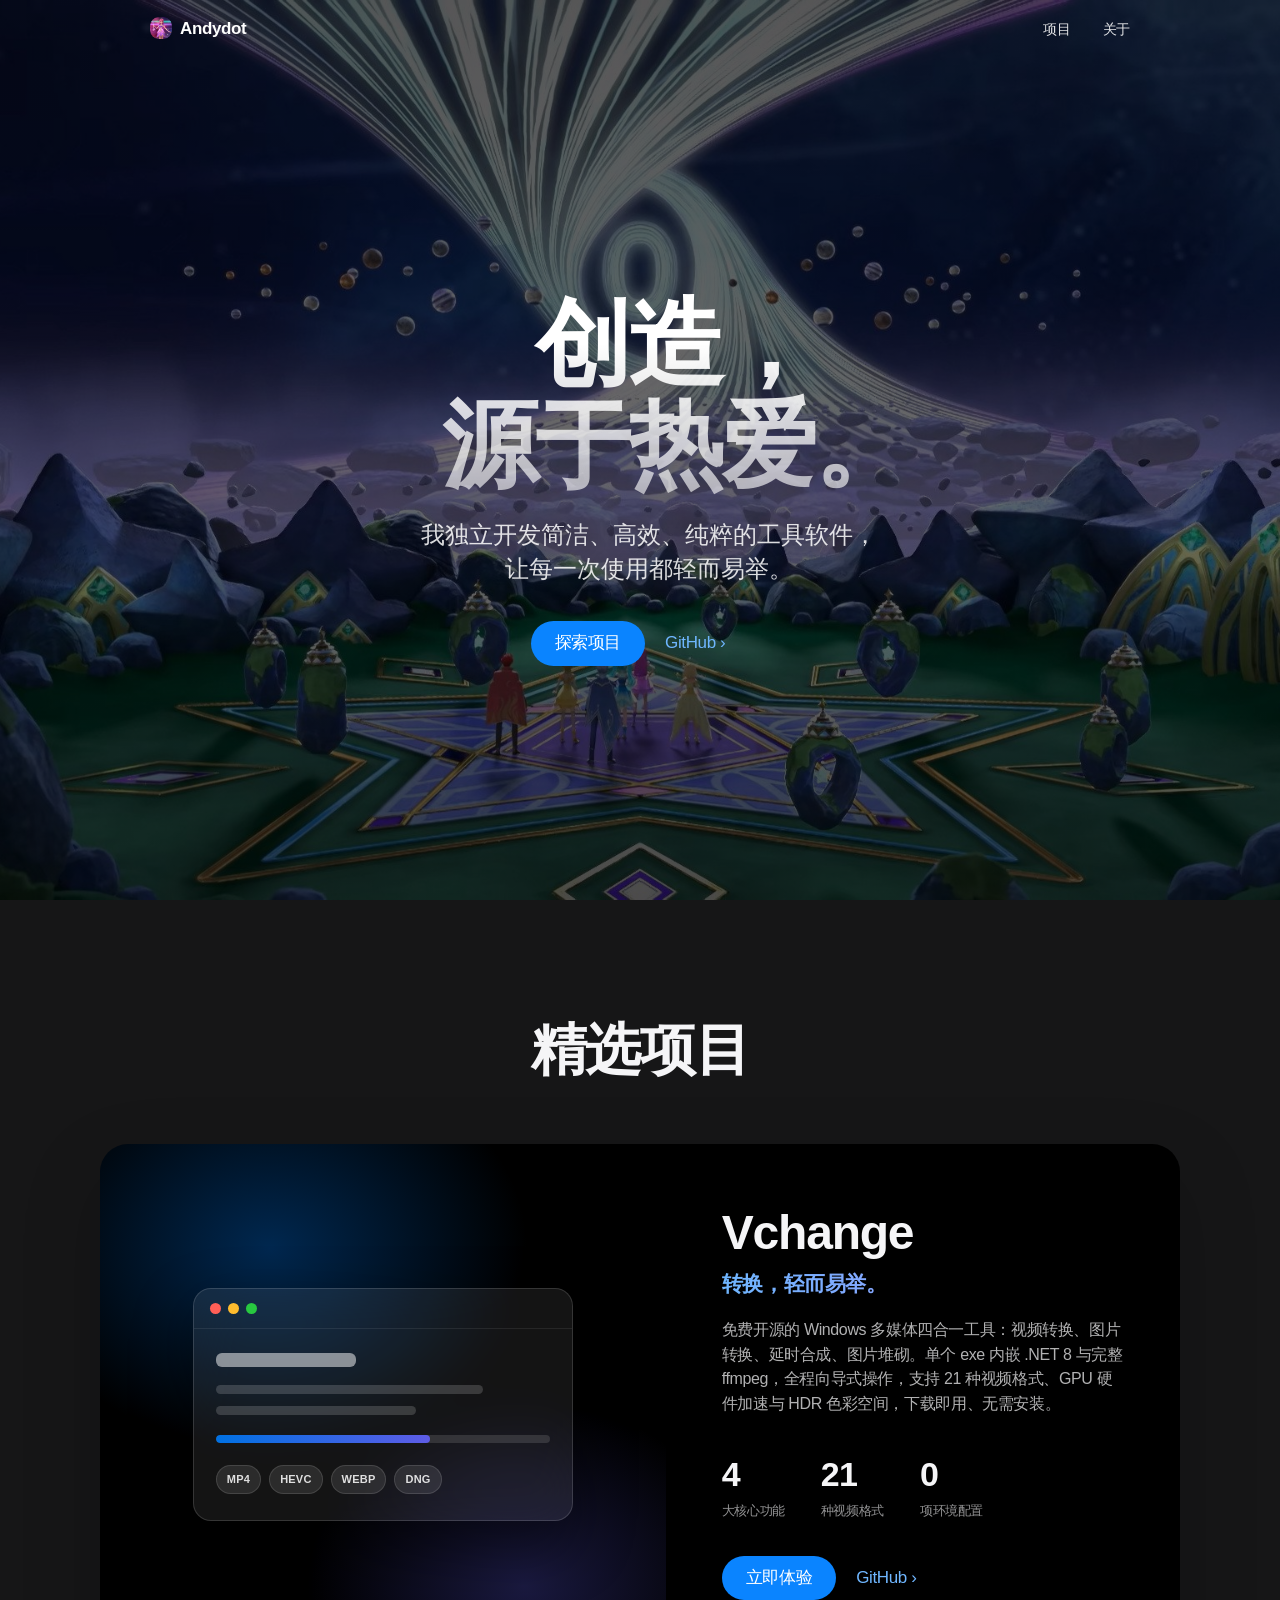
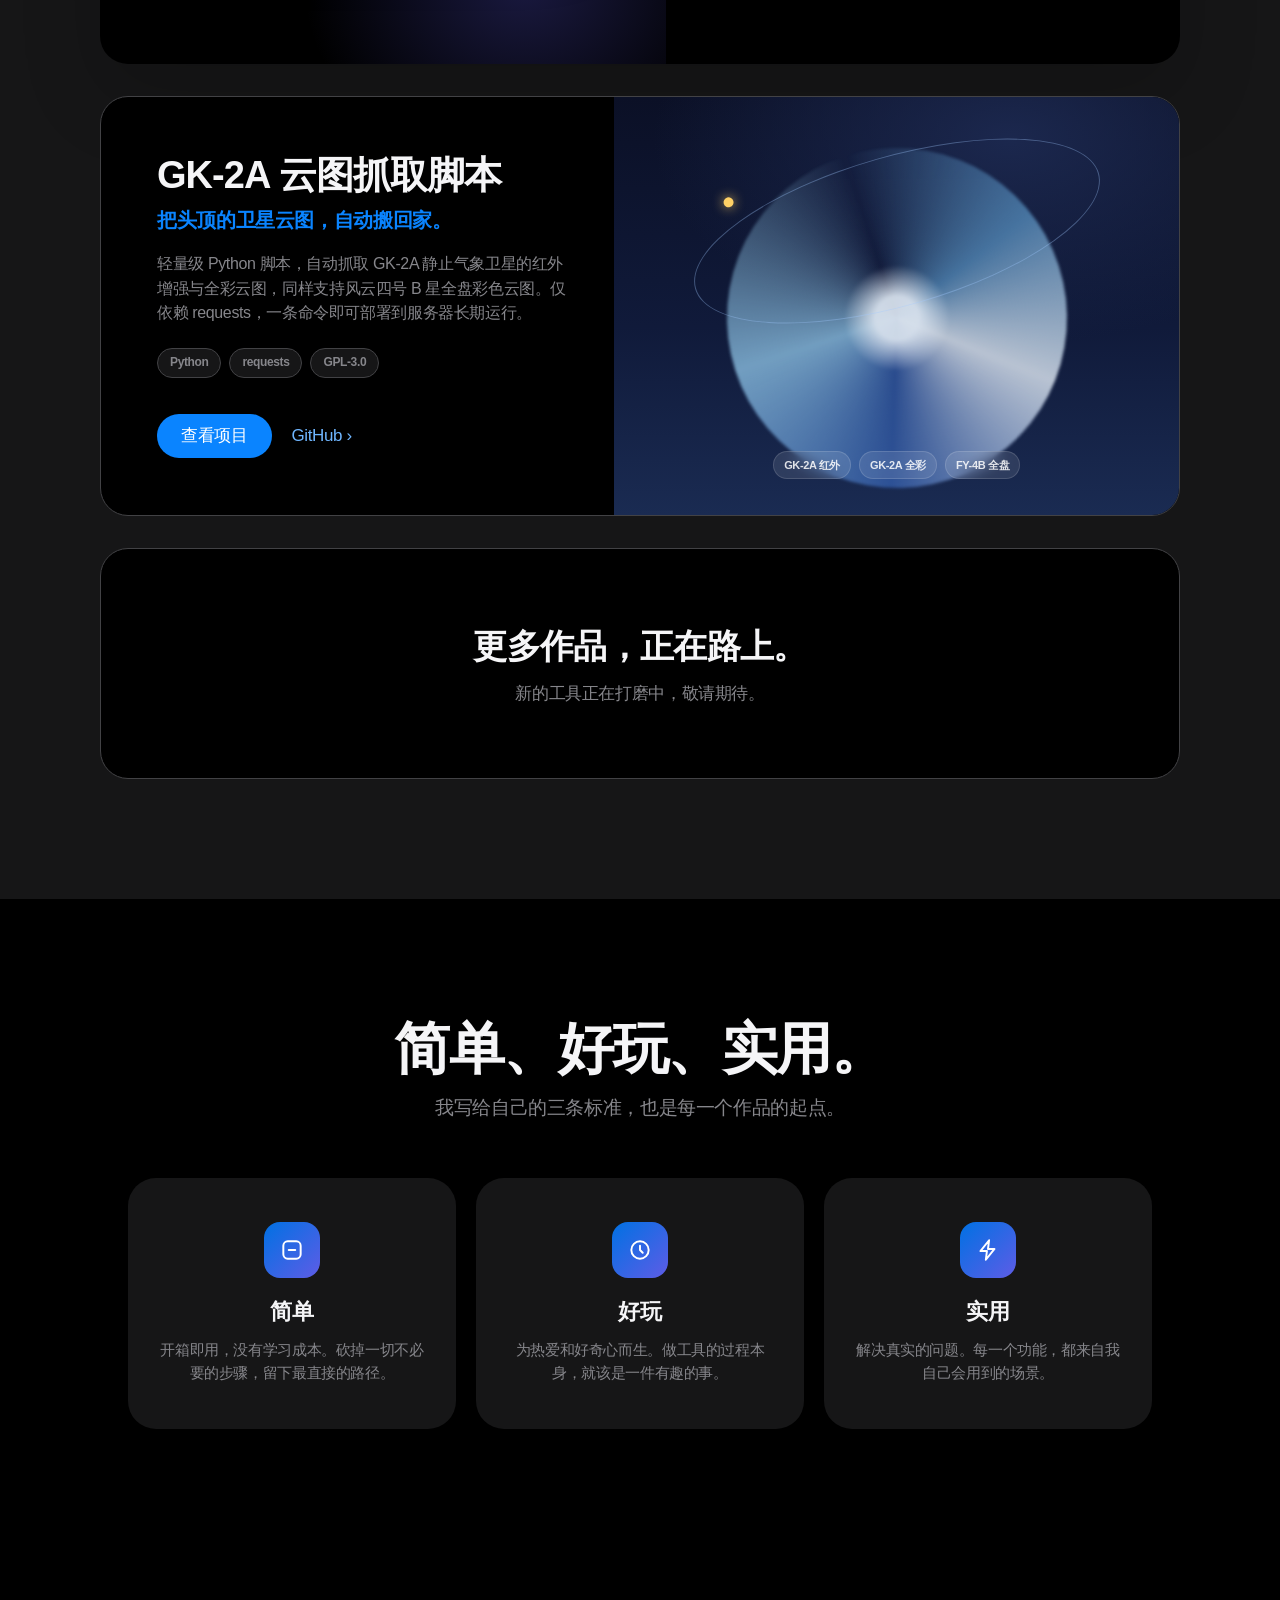
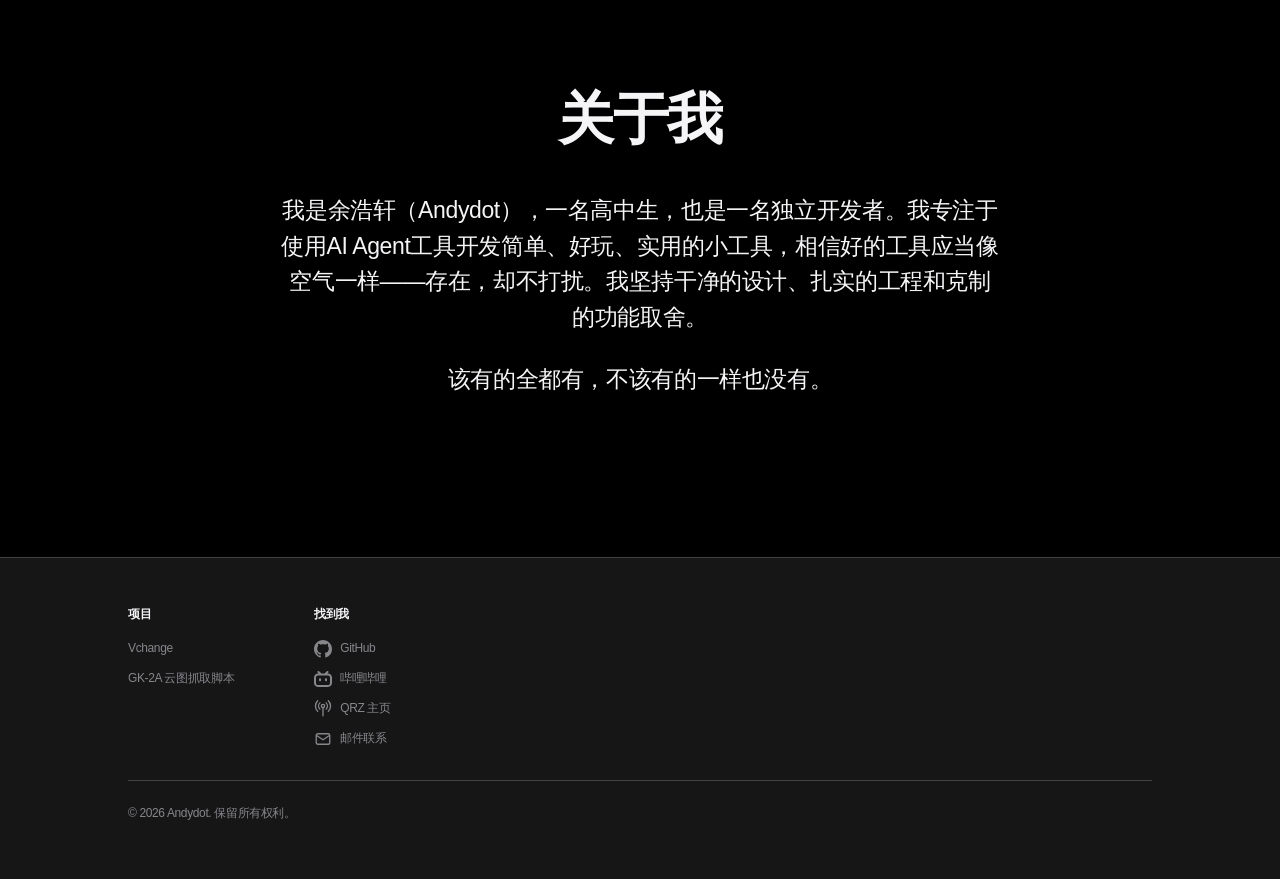
==== commit 291adf7a: "Update Vchange description for v1.1.0 Vchange is now a 4-in-1 tool (video conversion, image conversi" ====
--- a/docs/index.html
+++ b/docs/index.html
@@ -5,9 +5,9 @@
 <meta name="viewport" content="width=device-width, initial-scale=1.0">
 <meta name="theme-color" content="#000000">
 <title>Andydot — 简洁、纯粹的工具软件</title>
-<meta name="description" content="Andydot 的作品集。高中生独立开发者，专注于简单、好玩、实用的小工具开发，代表作 Vchange —— Windows 视频转换器。">
+<meta name="description" content="Andydot 的作品集。高中生独立开发者，专注于简单、好玩、实用的小工具开发，代表作 Vchange —— Windows 视频转换、图片转换、延时合成与图片堆砌四合一工具。">
 <meta property="og:title" content="Andydot — 简洁、纯粹的工具软件">
-<meta property="og:description" content="独立开发简洁、高效、纯粹的工具软件，代表作 Vchange。">
+<meta property="og:description" content="独立开发简洁、高效、纯粹的工具软件，代表作 Vchange —— 视频 · 图片 · 延时 · 堆砌四合一。">
 <meta property="og:url" content="https://justice0418.qd.je/">
 <link rel="preconnect" href="https://gh-proxy.com">
 <link rel="icon" href="https://gh-proxy.com/https://raw.githubusercontent.com/Andydot-ui/Vchange/main/docs/images/logo-dark-theme.png">
@@ -67,18 +67,18 @@
           <div class="fw-row fw-line w60"></div>
           <div class="fw-progress"><span></span></div>
           <div class="fw-chips">
-            <span>MP4</span><span>HEVC</span><span>8K</span><span>AV1</span>
+            <span>MP4</span><span>HEVC</span><span>WEBP</span><span>DNG</span>
           </div>
         </div>
       </div>
     </div>
     <div class="feature-copy">
       <h3>Vchange</h3>
-      <p class="feature-tagline">视频转换，轻而易举。</p>
-      <p class="feature-desc">免费开源的 Windows 视频转换器。单个 exe 内嵌完整 ffmpeg，六步向导操作，支持 20 种输出格式与 GPU 硬件加速，下载即用、无需安装。</p>
+      <p class="feature-tagline">转换，轻而易举。</p>
+      <p class="feature-desc">免费开源的 Windows 多媒体四合一工具：视频转换、图片转换、延时合成、图片堆砌。单个 exe 内嵌 .NET 8 与完整 ffmpeg，全程向导式操作，支持 21 种视频格式、GPU 硬件加速与 HDR 色彩空间，下载即用、无需安装。</p>
       <div class="feature-stats">
-        <div><strong>20</strong><span>种输出格式</span></div>
-        <div><strong>6</strong><span>步向导操作</span></div>
+        <div><strong>4</strong><span>大核心功能</span></div>
+        <div><strong>21</strong><span>种视频格式</span></div>
         <div><strong>0</strong><span>项环境配置</span></div>
       </div>
       <div class="feature-actions">
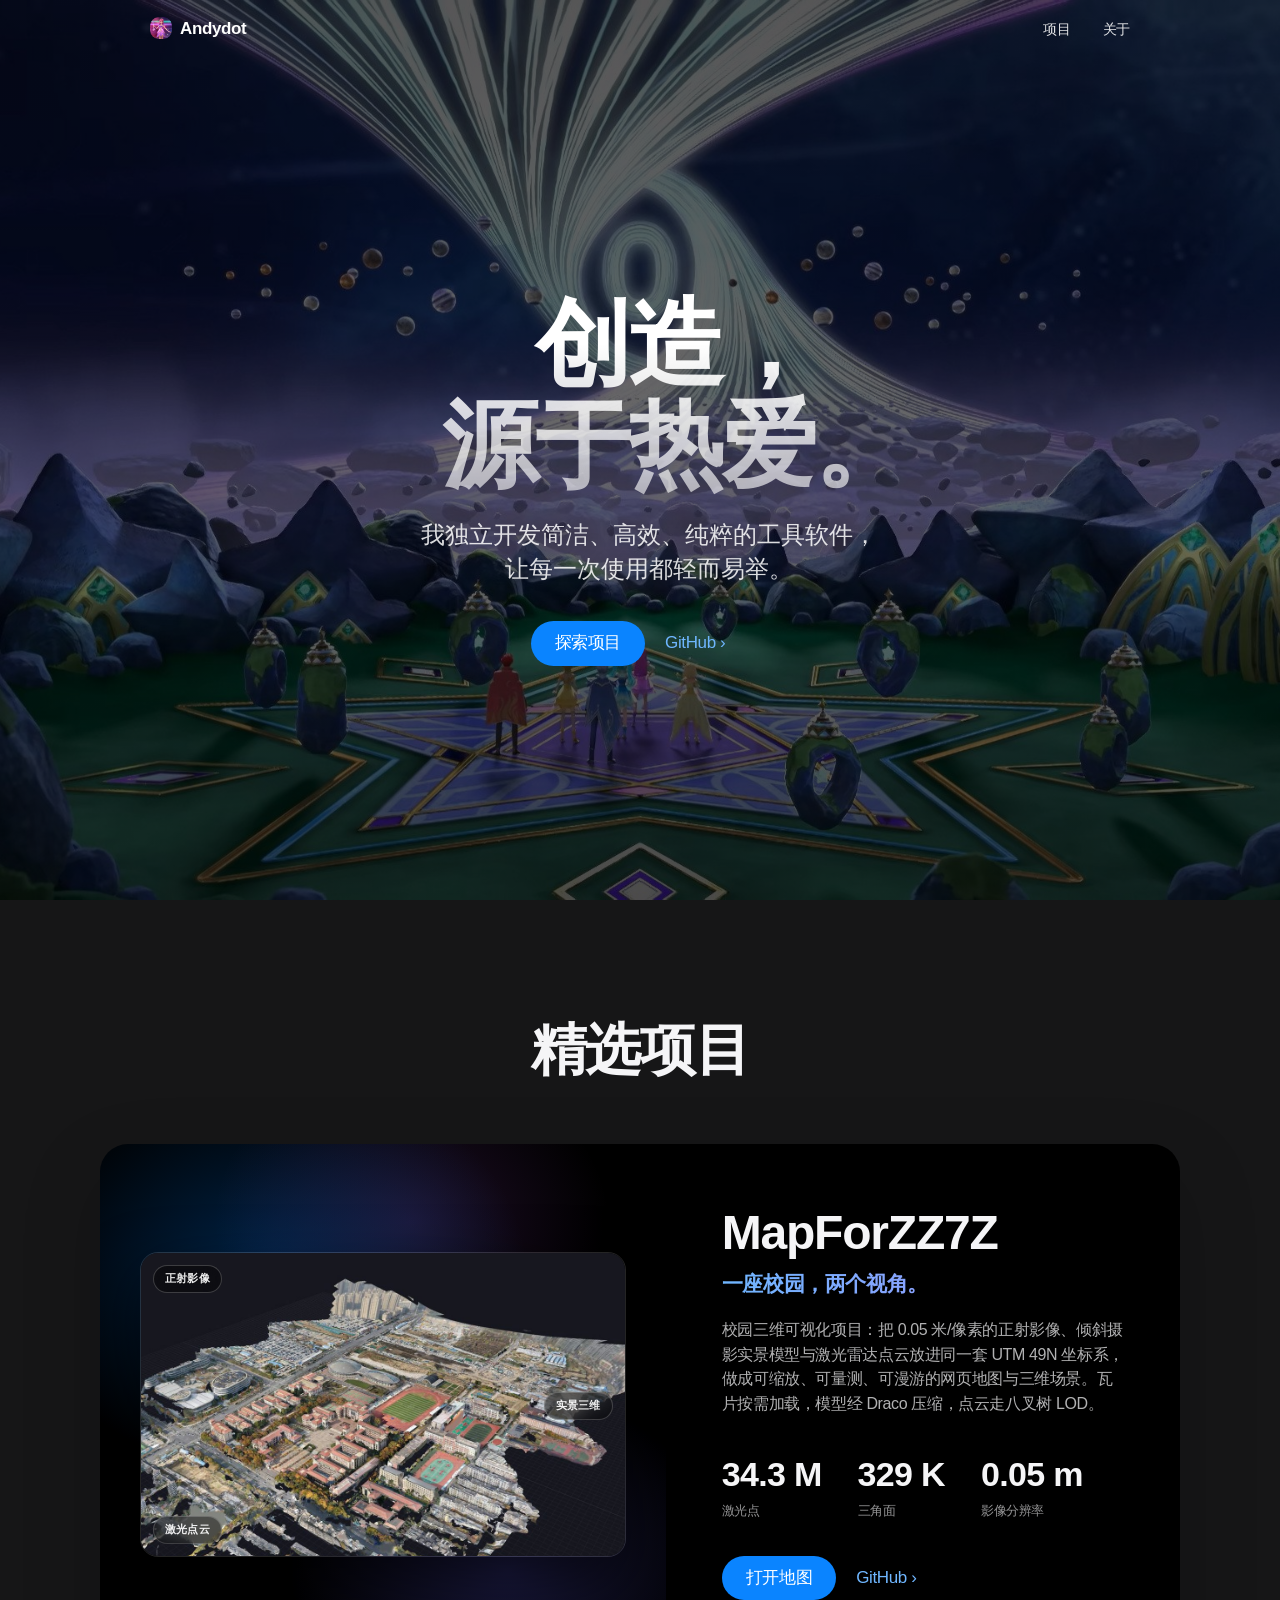
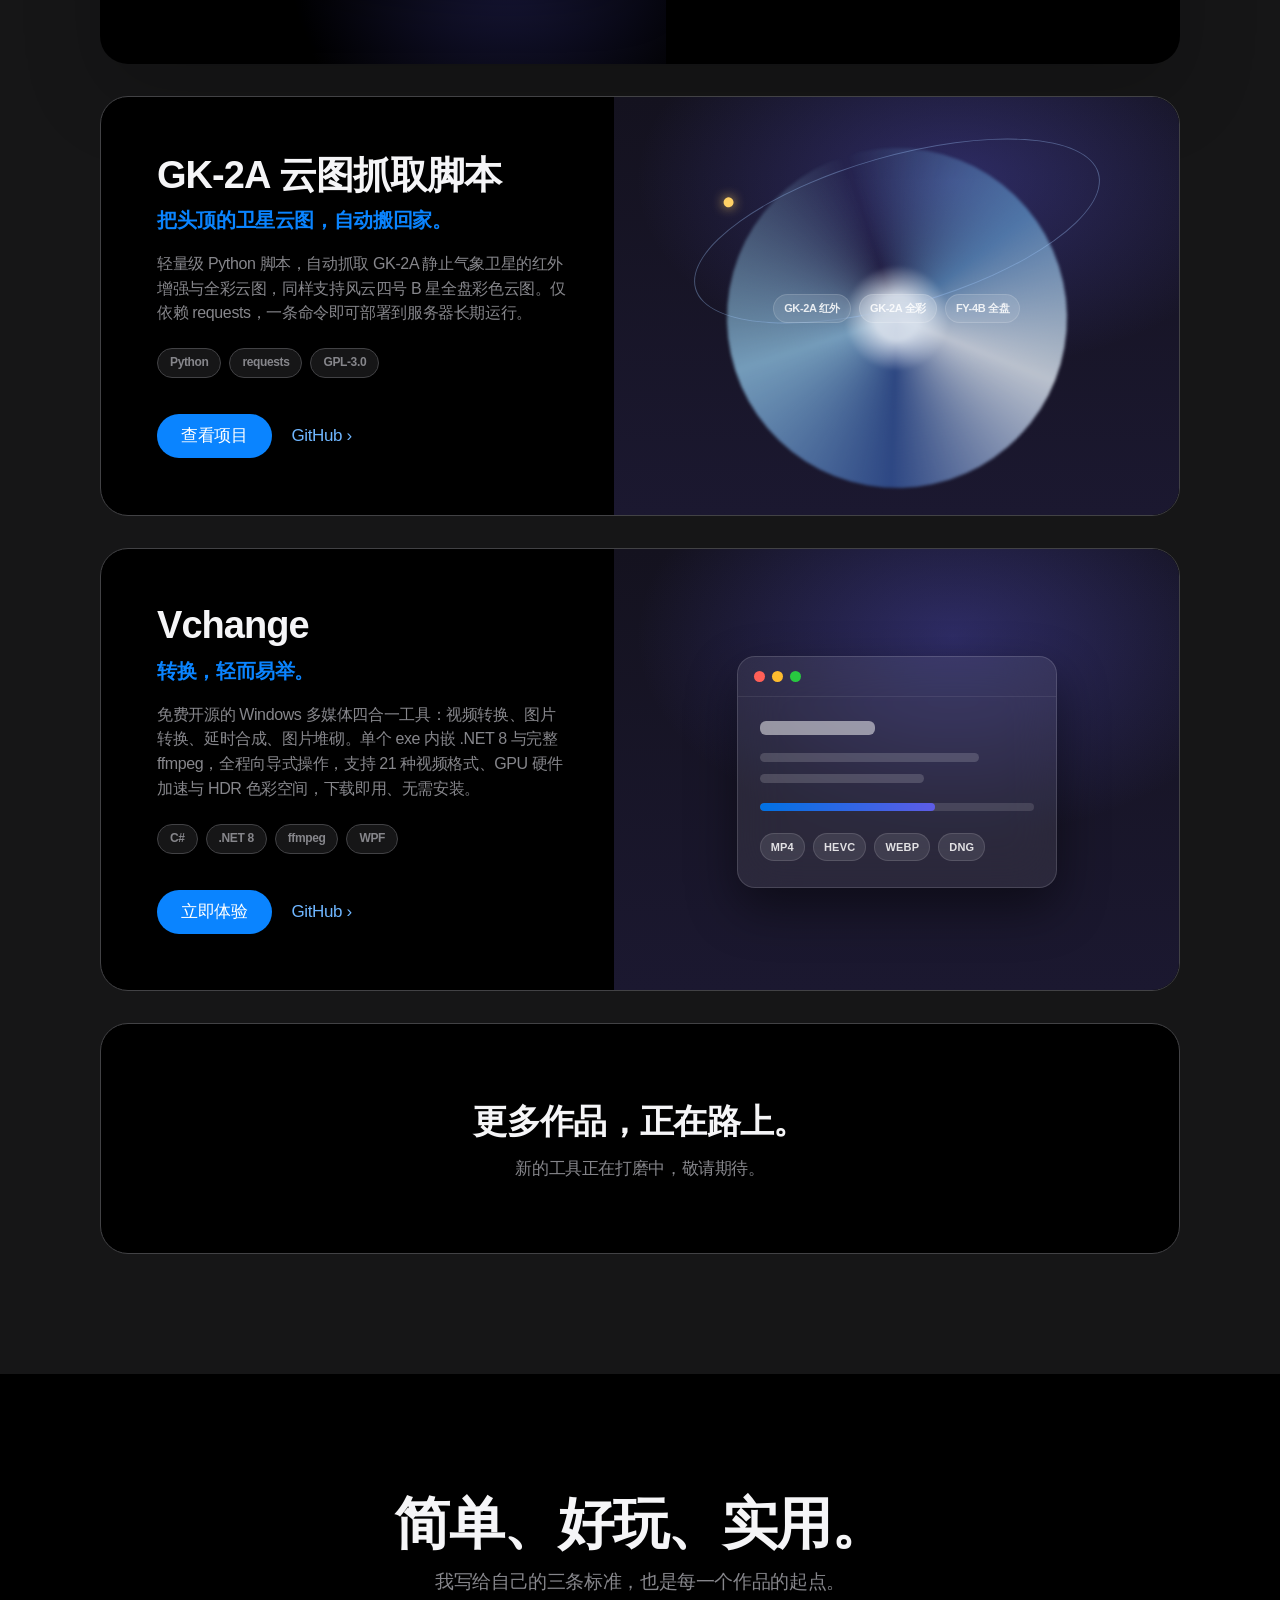
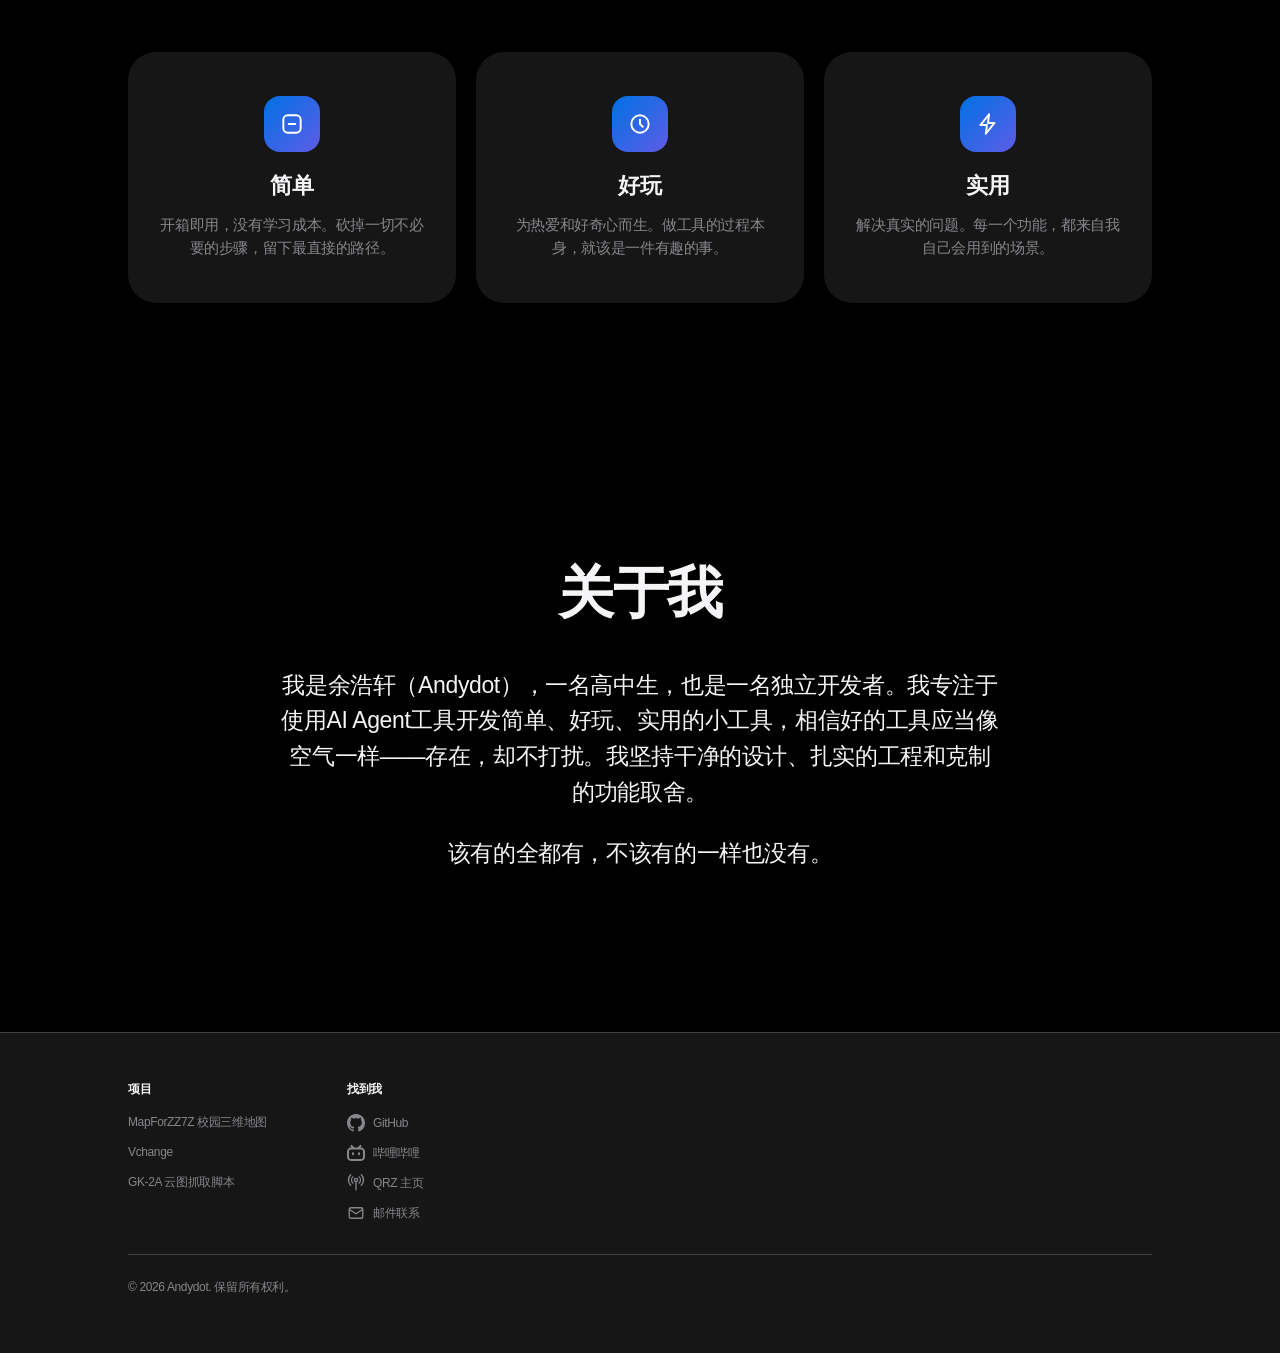
==== commit d312aa8a: "feat: 精选项目新增 MapForZZ7Z 校园三维地图" ====
--- a/docs/index.html
+++ b/docs/index.html
@@ -5,9 +5,9 @@
 <meta name="viewport" content="width=device-width, initial-scale=1.0">
 <meta name="theme-color" content="#000000">
 <title>Andydot — 简洁、纯粹的工具软件</title>
-<meta name="description" content="Andydot 的作品集。高中生独立开发者，专注于简单、好玩、实用的小工具开发，代表作 Vchange —— Windows 视频转换、图片转换、延时合成与图片堆砌四合一工具。">
+<meta name="description" content="Andydot 的作品集。高中生独立开发者，专注于简单、好玩、实用的小工具开发，代表作 MapForZZ7Z —— 正射影像、实景三维与激光点云融合的校园三维地图，以及 Vchange —— Windows 视频转换、图片转换、延时合成与图片堆砌四合一工具。">
 <meta property="og:title" content="Andydot — 简洁、纯粹的工具软件">
-<meta property="og:description" content="独立开发简洁、高效、纯粹的工具软件，代表作 Vchange —— 视频 · 图片 · 延时 · 堆砌四合一。">
+<meta property="og:description" content="独立开发简洁、高效、纯粹的工具软件，代表作 MapForZZ7Z 校园三维地图 · Vchange 视频 · 图片 · 延时 · 堆砌四合一。">
 <meta property="og:url" content="https://justice0418.qd.je/">
 <link rel="preconnect" href="https://gh-proxy.com">
 <link rel="icon" href="https://gh-proxy.com/https://raw.githubusercontent.com/Andydot-ui/Vchange/main/docs/images/logo-dark-theme.png">
@@ -48,15 +48,74 @@
   </div>
 </section>
 
-<!-- 精选项目：Vchange -->
+<!-- 精选项目：MapForZZ7Z -->
 <section class="feature" id="work">
   <div class="section-head reveal">
     <h2>精选项目</h2>
   </div>
 
-  <article class="feature-card reveal">
+  <article class="feature-card reveal geo-card">
     <div class="feature-media" aria-hidden="true">
-      <div class="feature-glow"></div>
+      <div class="geo-glow"></div>
+      <div class="geo-frame">
+        <img src="images/map-3d.jpg" width="1200" height="750" alt="">
+        <div class="geo-chip geo-chip-1">正射影像</div>
+        <div class="geo-chip geo-chip-2">实景三维</div>
+        <div class="geo-chip geo-chip-3">激光点云</div>
+      </div>
+    </div>
+    <div class="feature-copy">
+      <h3>MapForZZ7Z</h3>
+      <p class="feature-tagline">一座校园，两个视角。</p>
+      <p class="feature-desc">校园三维可视化项目：把 0.05 米/像素的正射影像、倾斜摄影实景模型与激光雷达点云放进同一套 UTM 49N 坐标系，做成可缩放、可量测、可漫游的网页地图与三维场景。瓦片按需加载，模型经 Draco 压缩，点云走八叉树 LOD。</p>
+      <div class="feature-stats">
+        <div><strong>34.3 M</strong><span>激光点</span></div>
+        <div><strong>329 K</strong><span>三角面</span></div>
+        <div><strong>0.05 m</strong><span>影像分辨率</span></div>
+      </div>
+      <div class="feature-actions">
+        <a class="btn btn-primary" href="https://andydot.dpdns.org/map" target="_blank" rel="noopener">打开地图</a>
+        <a class="btn btn-ghost" href="https://github.com/Andydot-ui/MapForZZ7Z" target="_blank" rel="noopener">GitHub ›</a>
+      </div>
+    </div>
+  </article>
+
+  <article class="project-card reveal">
+    <div class="project-copy">
+      <h3>GK-2A 云图抓取脚本</h3>
+      <p class="project-tagline">把头顶的卫星云图，自动搬回家。</p>
+      <p class="project-desc">轻量级 Python 脚本，自动抓取 GK-2A 静止气象卫星的红外增强与全彩云图，同样支持风云四号 B 星全盘彩色云图。仅依赖 requests，一条命令即可部署到服务器长期运行。</p>
+      <div class="project-chips">
+        <span>Python</span><span>requests</span><span>GPL-3.0</span>
+      </div>
+      <div class="feature-actions">
+        <a class="btn btn-primary" href="https://andydot-ui.github.io/GK-2A-Infrared-Cloud-Image-Automatic-Scraping-Script/" target="_blank" rel="noopener">查看项目</a>
+        <a class="btn btn-ghost" href="https://github.com/Andydot-ui/GK-2A-Infrared-Cloud-Image-Automatic-Scraping-Script" target="_blank" rel="noopener">GitHub ›</a>
+      </div>
+    </div>
+    <div class="sat-visual" aria-hidden="true">
+      <div class="sat-storm"></div>
+      <div class="sat-orbit"></div>
+      <div class="sat-chips">
+        <span>GK-2A 红外</span><span>GK-2A 全彩</span><span>FY-4B 全盘</span>
+      </div>
+    </div>
+  </article>
+
+  <article class="project-card reveal">
+    <div class="project-copy">
+      <h3>Vchange</h3>
+      <p class="project-tagline">转换，轻而易举。</p>
+      <p class="project-desc">免费开源的 Windows 多媒体四合一工具：视频转换、图片转换、延时合成、图片堆砌。单个 exe 内嵌 .NET 8 与完整 ffmpeg，全程向导式操作，支持 21 种视频格式、GPU 硬件加速与 HDR 色彩空间，下载即用、无需安装。</p>
+      <div class="project-chips">
+        <span>C#</span><span>.NET 8</span><span>ffmpeg</span><span>WPF</span>
+      </div>
+      <div class="feature-actions">
+        <a class="btn btn-primary" href="https://andydot-ui.github.io/Vchange/" target="_blank" rel="noopener">立即体验</a>
+        <a class="btn btn-ghost" href="https://github.com/Andydot-ui/Vchange" target="_blank" rel="noopener">GitHub ›</a>
+      </div>
+    </div>
+    <div class="sat-visual" aria-hidden="true">
       <div class="feature-window">
         <div class="feature-window-bar">
           <span></span><span></span><span></span>
@@ -72,42 +131,6 @@
         </div>
       </div>
     </div>
-    <div class="feature-copy">
-      <h3>Vchange</h3>
-      <p class="feature-tagline">转换，轻而易举。</p>
-      <p class="feature-desc">免费开源的 Windows 多媒体四合一工具：视频转换、图片转换、延时合成、图片堆砌。单个 exe 内嵌 .NET 8 与完整 ffmpeg，全程向导式操作，支持 21 种视频格式、GPU 硬件加速与 HDR 色彩空间，下载即用、无需安装。</p>
-      <div class="feature-stats">
-        <div><strong>4</strong><span>大核心功能</span></div>
-        <div><strong>21</strong><span>种视频格式</span></div>
-        <div><strong>0</strong><span>项环境配置</span></div>
-      </div>
-      <div class="feature-actions">
-        <a class="btn btn-primary" href="https://andydot-ui.github.io/Vchange/" target="_blank" rel="noopener">立即体验</a>
-        <a class="btn btn-ghost" href="https://github.com/Andydot-ui/Vchange" target="_blank" rel="noopener">GitHub ›</a>
-      </div>
-    </div>
-  </article>
-
-  <article class="project-card reveal">
-    <div class="project-copy">
-      <h3>GK-2A 云图抓取脚本</h3>
-      <p class="project-tagline">把头顶的卫星云图，自动搬回家。</p>
-      <p class="project-desc">轻量级 Python 脚本，自动抓取 GK-2A 静止气象卫星的红外增强与全彩云图，同样支持风云四号 B 星全盘彩色云图。仅依赖 requests，一条命令即可部署到服务器长期运行。</p>
-      <div class="project-chips">
-        <span>Python</span><span>requests</span><span>GPL-3.0</span>
-      </div>
-      <div class="feature-actions">
-        <a class="btn btn-primary" href="https://andydot-ui.github.io/GK-2A-Infrared-Cloud-Image-Automatic-Scraping-Script/" target="_blank" rel="noopener">查看项目</a>
-        <a class="btn btn-ghost" href="https://github.com/Andydot-ui/GK-2A-Infrared-Cloud-Image-Automatic-Scraping-Script" target="_blank" rel="noopener">GitHub ›</a>
-      </div>
-    </div>
-    <div class="sat-visual" aria-hidden="true">
-      <div class="sat-storm"></div>
-      <div class="sat-orbit"></div>
-      <div class="sat-chips">
-        <span>GK-2A 红外</span><span>GK-2A 全彩</span><span>FY-4B 全盘</span>
-      </div>
-    </div>
   </article>
 
   <div class="more-card reveal">
@@ -166,6 +189,7 @@
     <div class="footer-cols">
       <div class="footer-col">
         <h4>项目</h4>
+        <a href="https://andydot.dpdns.org/map" target="_blank" rel="noopener">MapForZZ7Z 校园三维地图</a>
         <a href="https://andydot-ui.github.io/Vchange/" target="_blank" rel="noopener">Vchange</a>
         <a href="https://andydot-ui.github.io/GK-2A-Infrared-Cloud-Image-Automatic-Scraping-Script/" target="_blank" rel="noopener">GK-2A 云图抓取脚本</a>
       </div>
--- a/docs/style.css
+++ b/docs/style.css
@@ -374,17 +374,20 @@
   display: flex;
   gap: 36px;
   margin-top: 32px;
+  flex-wrap: wrap;
 }
 .feature-stats div { display: flex; flex-direction: column; }
 .feature-stats strong {
   font-size: 34px;
   font-weight: 700;
   letter-spacing: -0.02em;
+  white-space: nowrap;
 }
 .feature-stats span {
   font-size: 13px;
   color: rgba(245, 245, 247, 0.6);
   margin-top: 2px;
+  white-space: nowrap;
 }
 
 .feature-actions {
@@ -523,6 +526,20 @@
   backdrop-filter: blur(8px);
 }
 
+/* Vchange 卡片：把模拟窗口放进普通项目卡的视觉区 */
+.project-card .sat-visual {
+  align-items: center;
+  background:
+    radial-gradient(ellipse 80% 65% at 60% 20%, rgba(94, 92, 230, 0.34), transparent 70%),
+    linear-gradient(180deg, #14121f 0%, #1b1830 100%);
+}
+.project-card .sat-visual .feature-window {
+  max-width: 320px;
+  background: rgba(255, 255, 255, 0.08);
+  border: 1px solid rgba(255, 255, 255, 0.14);
+  box-shadow: 0 20px 50px rgba(0, 0, 0, 0.45);
+}
+
 @media (prefers-reduced-motion: reduce) {
   .sat-storm { animation: none; }
 }
@@ -548,6 +565,83 @@
   font-size: 17px;
 }
 
+/* ---------- MapForZZ7Z 卡片 ---------- */
+.geo-glow {
+  position: absolute;
+  inset: 0;
+  background:
+    radial-gradient(ellipse 70% 60% at 30% 25%, rgba(0, 113, 227, 0.32), transparent 65%),
+    radial-gradient(ellipse 60% 55% at 72% 82%, rgba(94, 92, 230, 0.26), transparent 65%),
+    radial-gradient(ellipse 50% 45% at 55% 15%, rgba(191, 90, 242, 0.16), transparent 70%);
+}
+
+.geo-frame {
+  position: relative;
+  width: 100%;
+  max-width: 520px;
+  border-radius: 18px;
+  overflow: hidden;
+  border: 1px solid rgba(255, 255, 255, 0.14);
+  box-shadow: 0 24px 60px rgba(0, 0, 0, 0.5);
+}
+.geo-frame img {
+  width: 100%;
+  height: auto;
+  display: block;
+}
+
+.geo-chip {
+  position: absolute;
+  z-index: 2;
+  font-size: 11px;
+  font-weight: 600;
+  line-height: 1.4;
+  letter-spacing: 0.02em;
+  padding: 5px 11px;
+  border-radius: 999px;
+  color: rgba(255, 255, 255, 0.92);
+  background: rgba(0, 0, 0, 0.42);
+  border: 1px solid rgba(255, 255, 255, 0.2);
+  -webkit-backdrop-filter: blur(10px);
+  backdrop-filter: blur(10px);
+  white-space: nowrap;
+}
+.geo-chip-1 { top: 12px; left: 12px; animation: chip-float 7s ease-in-out infinite; }
+.geo-chip-2 { top: 46%; right: 12px; animation: chip-float 7s ease-in-out infinite 1.1s; }
+.geo-chip-3 { bottom: 12px; left: 12px; animation: chip-float 7s ease-in-out infinite 2.2s; }
+
+@keyframes chip-float {
+  0%, 100% { transform: translateY(0); }
+  50% { transform: translateY(-9px); }
+}
+
+/* 卡片出现后，截图缓慢推近 */
+.geo-card .geo-frame {
+  opacity: 0;
+  transform: translateY(48px) scale(0.94);
+  transition: opacity 0.9s var(--ease) 0.3s, transform 0.9s var(--ease) 0.3s;
+}
+.geo-card.visible .geo-frame {
+  opacity: 1;
+  transform: none;
+}
+.geo-frame img {
+  transition: transform 18s var(--ease);
+}
+.geo-card.visible .geo-frame img {
+  transform: scale(1.08);
+}
+.geo-chip { opacity: 0; transition: opacity 0.7s var(--ease) 0.9s; }
+.geo-card.visible .geo-chip { opacity: 1; }
+
+@media (prefers-reduced-motion: reduce) {
+  .geo-card .geo-frame { opacity: 1; transform: none; transition: none; }
+  .geo-frame img { transition: none; }
+  .geo-card.visible .geo-frame img { transform: none; }
+  .geo-chip { opacity: 1; transition: none; }
+  .geo-chip-1, .geo-chip-2, .geo-chip-3 { animation: none; }
+}
+
 /* ---------- 信条 ---------- */
 .values {
   padding: 120px 22px;
@@ -674,12 +768,14 @@
 }
 
 /* 精选卡片内的应用窗口：卡片出现后滑入 */
-.feature-card .feature-window {
+.feature-card .feature-window,
+.project-card .sat-visual .feature-window {
   opacity: 0;
   transform: translateY(48px) scale(0.92);
   transition: opacity 0.9s var(--ease) 0.35s, transform 0.9s var(--ease) 0.35s;
 }
-.feature-card.visible .feature-window {
+.feature-card.visible .feature-window,
+.project-card.visible .sat-visual .feature-window {
   opacity: 1;
   transform: none;
 }
@@ -687,7 +783,8 @@
 @media (prefers-reduced-motion: reduce) {
   html { scroll-behavior: auto; }
   .reveal { opacity: 1; transform: none; transition: none; }
-  .feature-card .feature-window { opacity: 1; transform: none; transition: none; }
+  .feature-card .feature-window,
+  .project-card .sat-visual .feature-window { opacity: 1; transform: none; transition: none; }
   .fw-progress span { animation: none; width: 64%; }
 }
 
@@ -708,6 +805,14 @@
 
 @media (max-width: 734px) {
   body { font-size: 16px; }
+
+  /* 项目卡片：统计数字缩小并均分，避免换行 */
+  .feature-stats { gap: 14px; justify-content: space-between; }
+  .feature-stats strong { font-size: 25px; }
+  .feature-stats span { font-size: 12px; }
+  .geo-frame { max-width: 100%; }
+  .feature-media { padding: 32px 20px; }
+  .geo-frame { border-radius: 14px; }
 
   .nav-links {
     position: absolute;
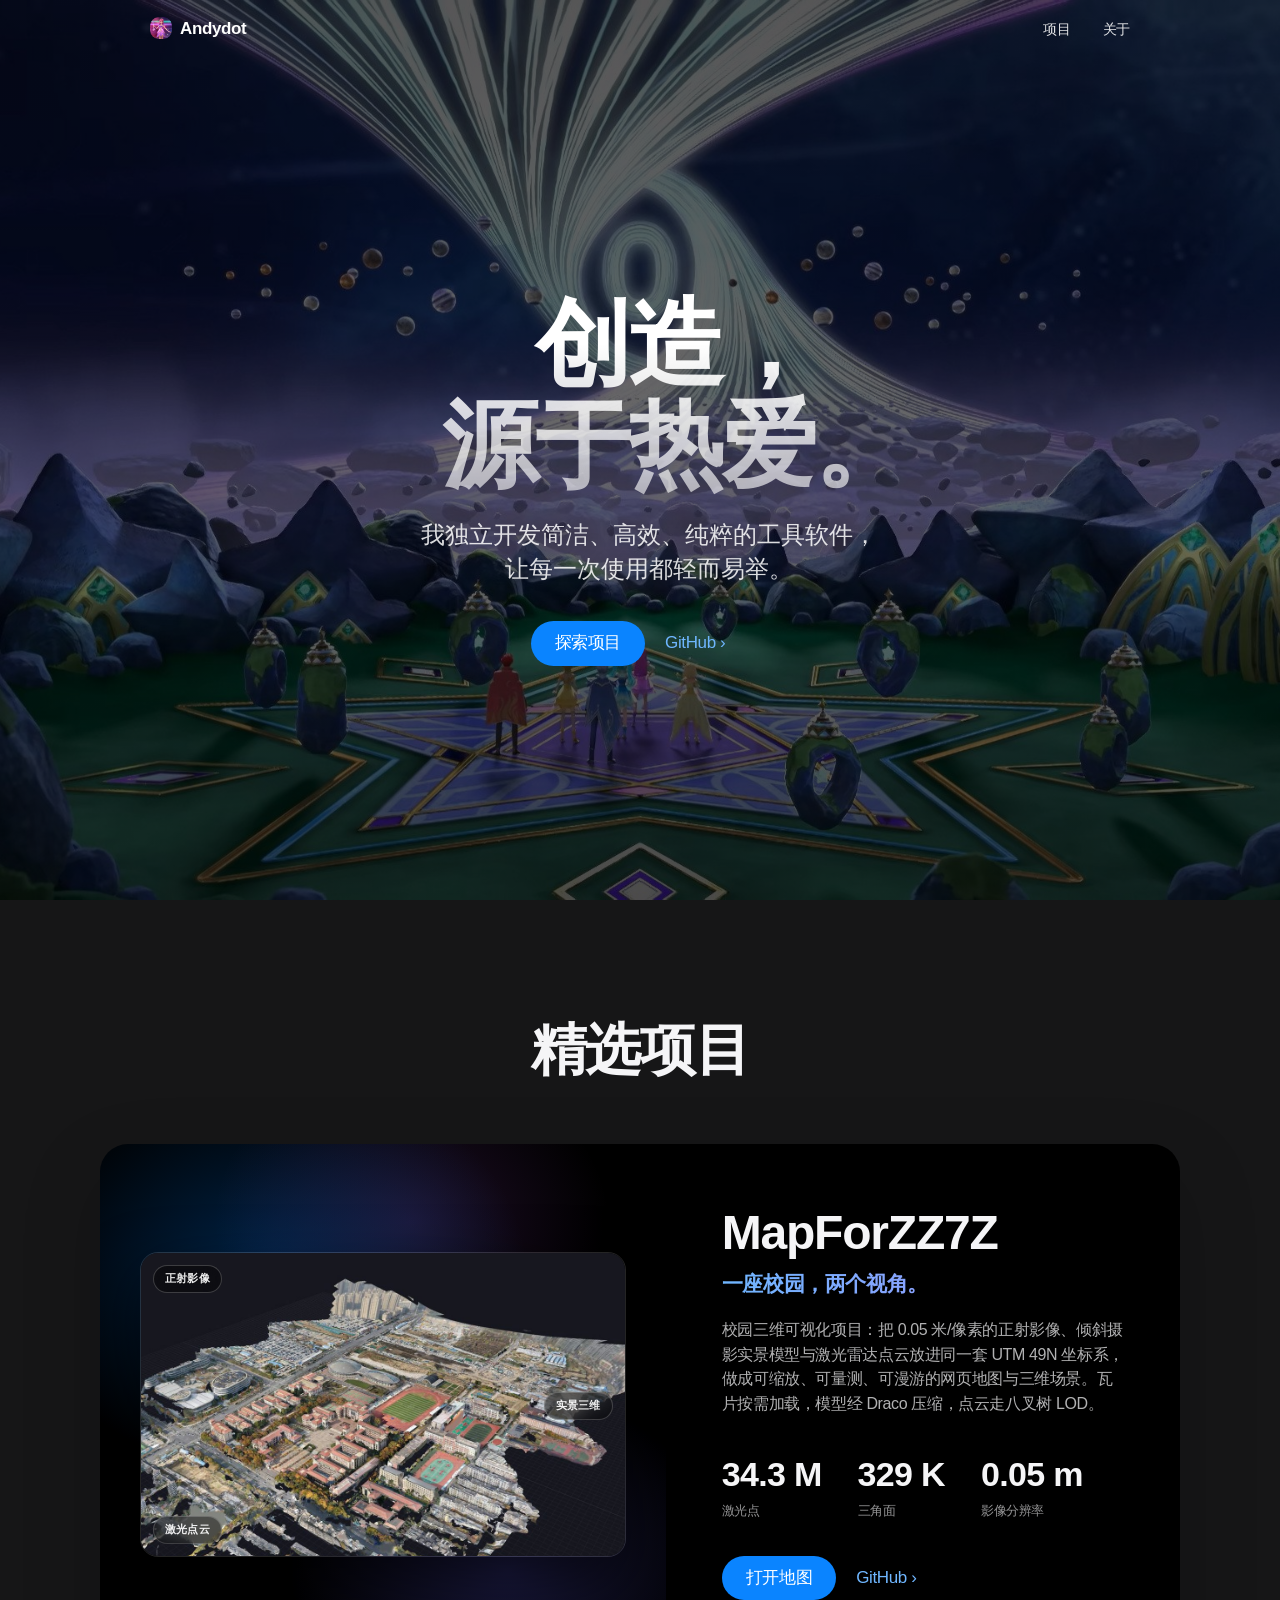
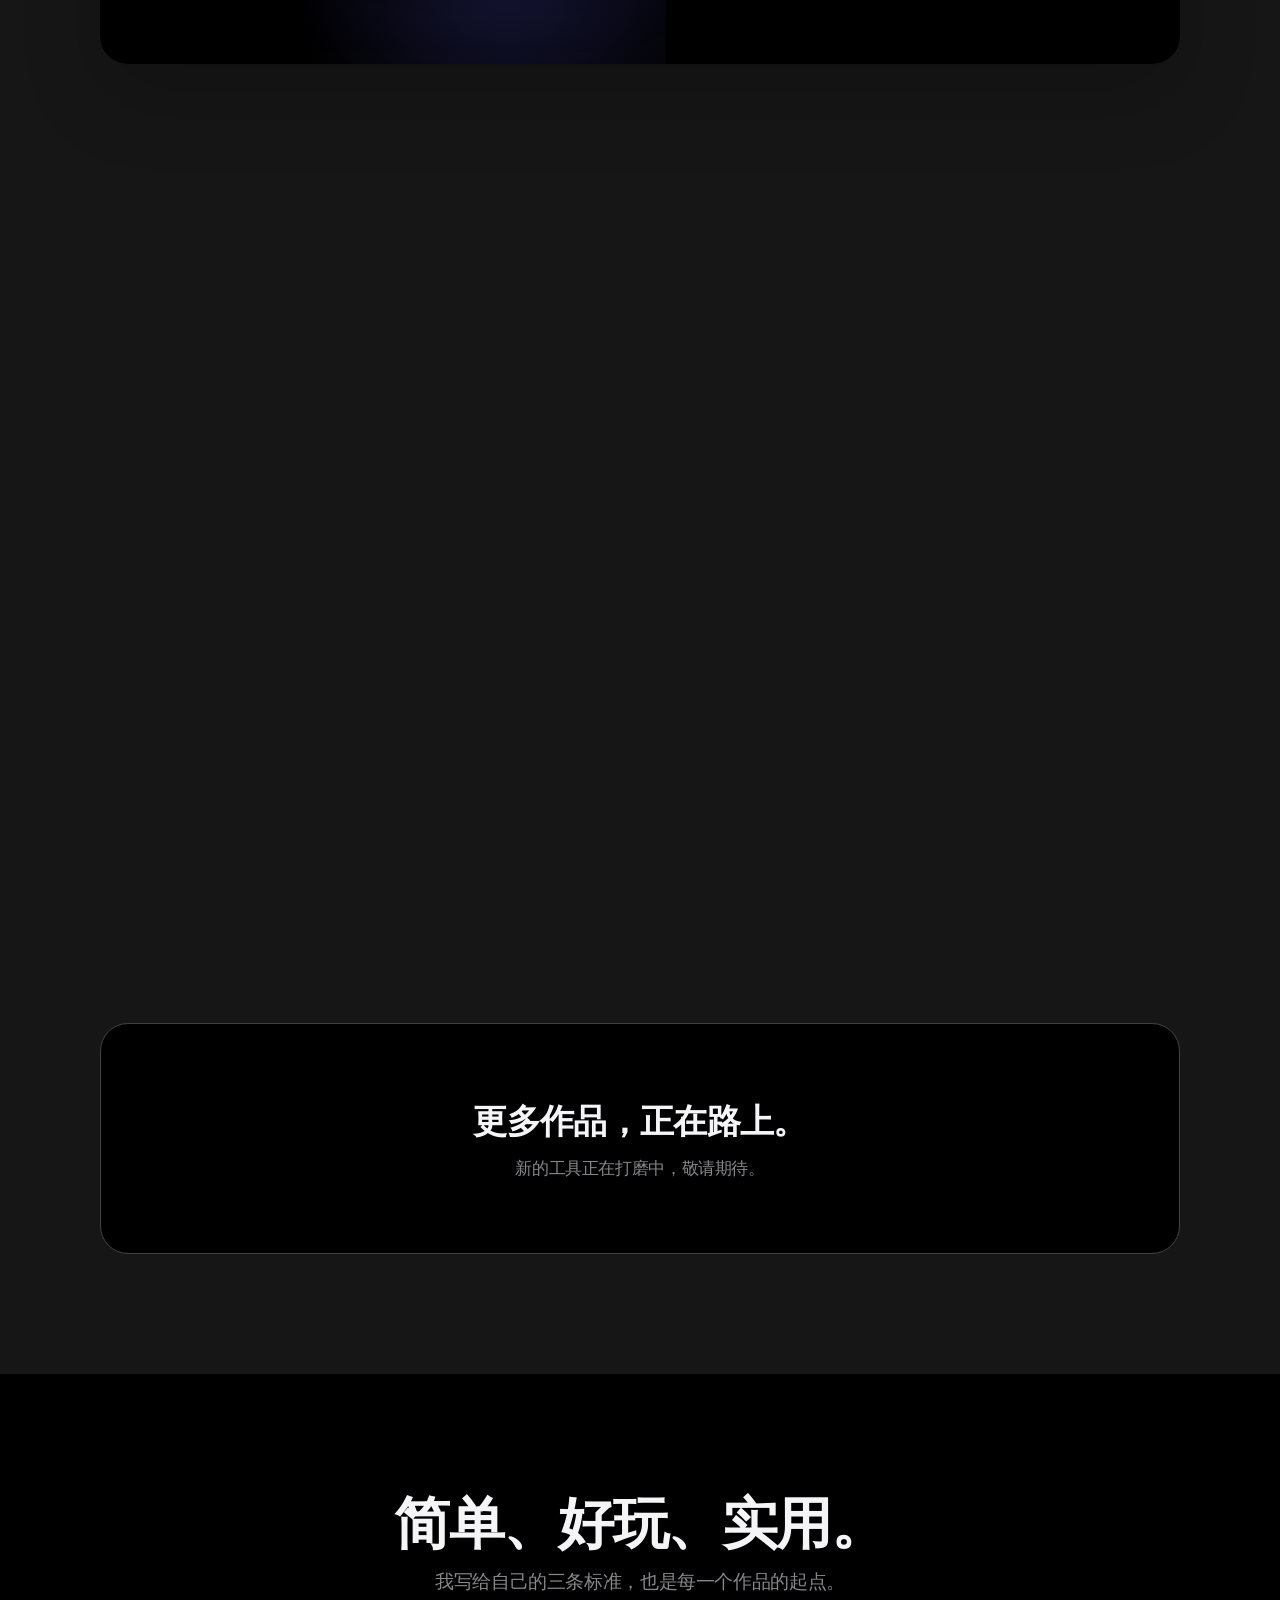
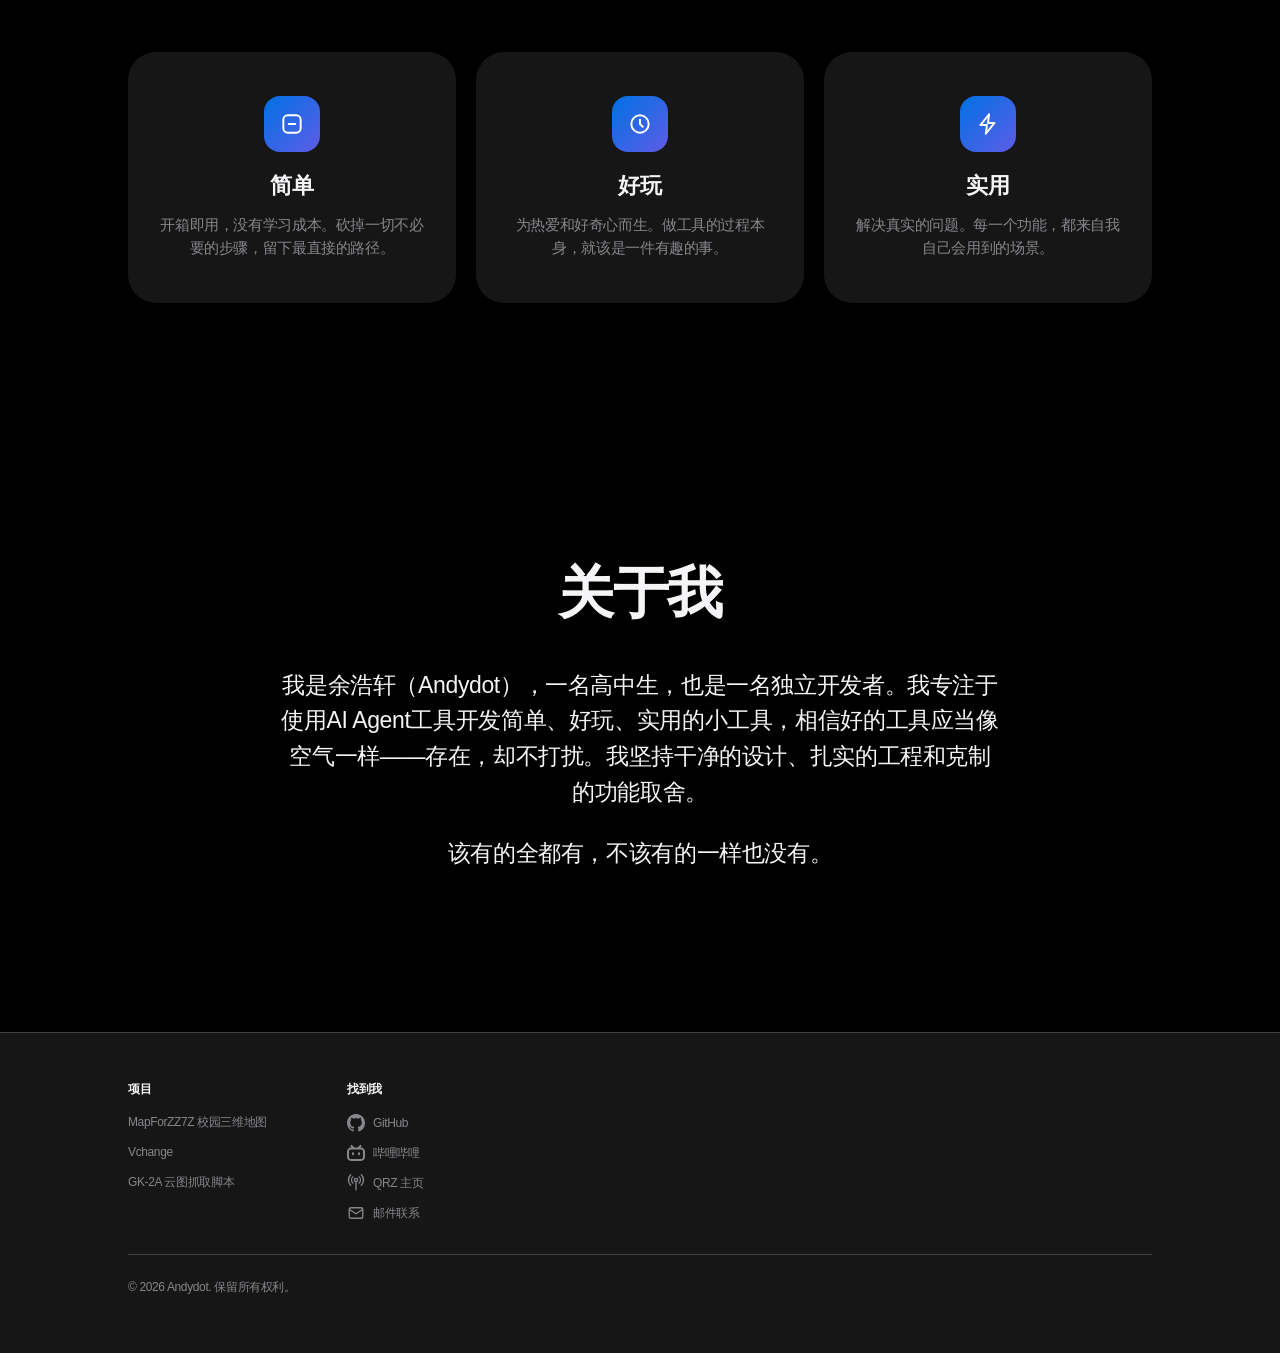
==== commit 975f9f2b: "feat: 精选项目新增 MapForZZ7Z 校园三维地图" ====
--- a/docs/index.html
+++ b/docs/index.html
@@ -62,6 +62,7 @@
         <div class="geo-chip geo-chip-1">正射影像</div>
         <div class="geo-chip geo-chip-2">实景三维</div>
         <div class="geo-chip geo-chip-3">激光点云</div>
+        <a class="geo-shot-link" href="https://andydot.dpdns.org/map" target="_blank" rel="noopener" aria-label="打开 MapForZZ7Z 地图"></a>
       </div>
     </div>
     <div class="feature-copy">
--- a/docs/style.css
+++ b/docs/style.css
@@ -590,9 +590,21 @@
   display: block;
 }
 
+/* 截图区域整块可点，悬停时描边高亮 */
+.geo-shot-link {
+  position: absolute;
+  inset: 0;
+  z-index: 1;
+  border-radius: 18px;
+  transition: box-shadow 0.4s var(--ease);
+}
+.geo-frame:hover .geo-shot-link {
+  box-shadow: 0 0 0 2px rgba(10, 132, 255, 0.7);
+}
+
 .geo-chip {
   position: absolute;
-  z-index: 2;
+  z-index: 3;
   font-size: 11px;
   font-weight: 600;
   line-height: 1.4;
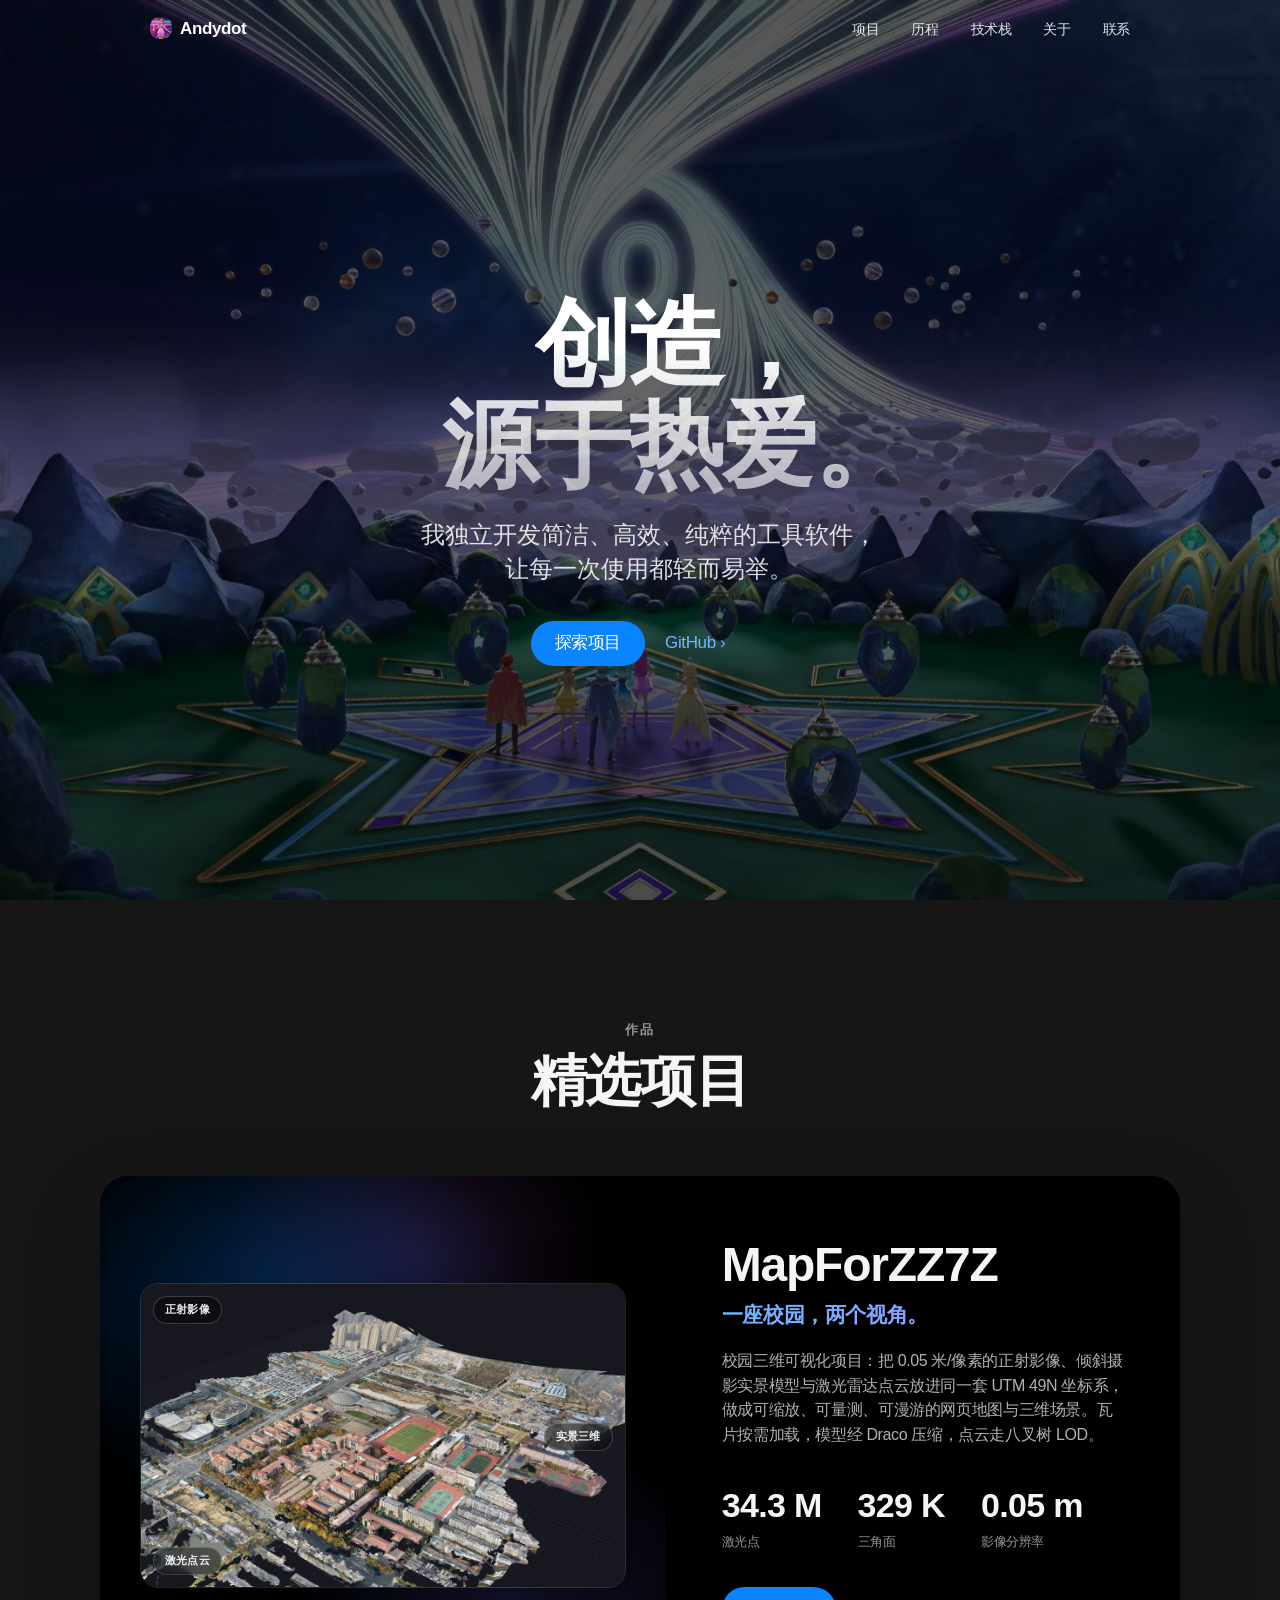
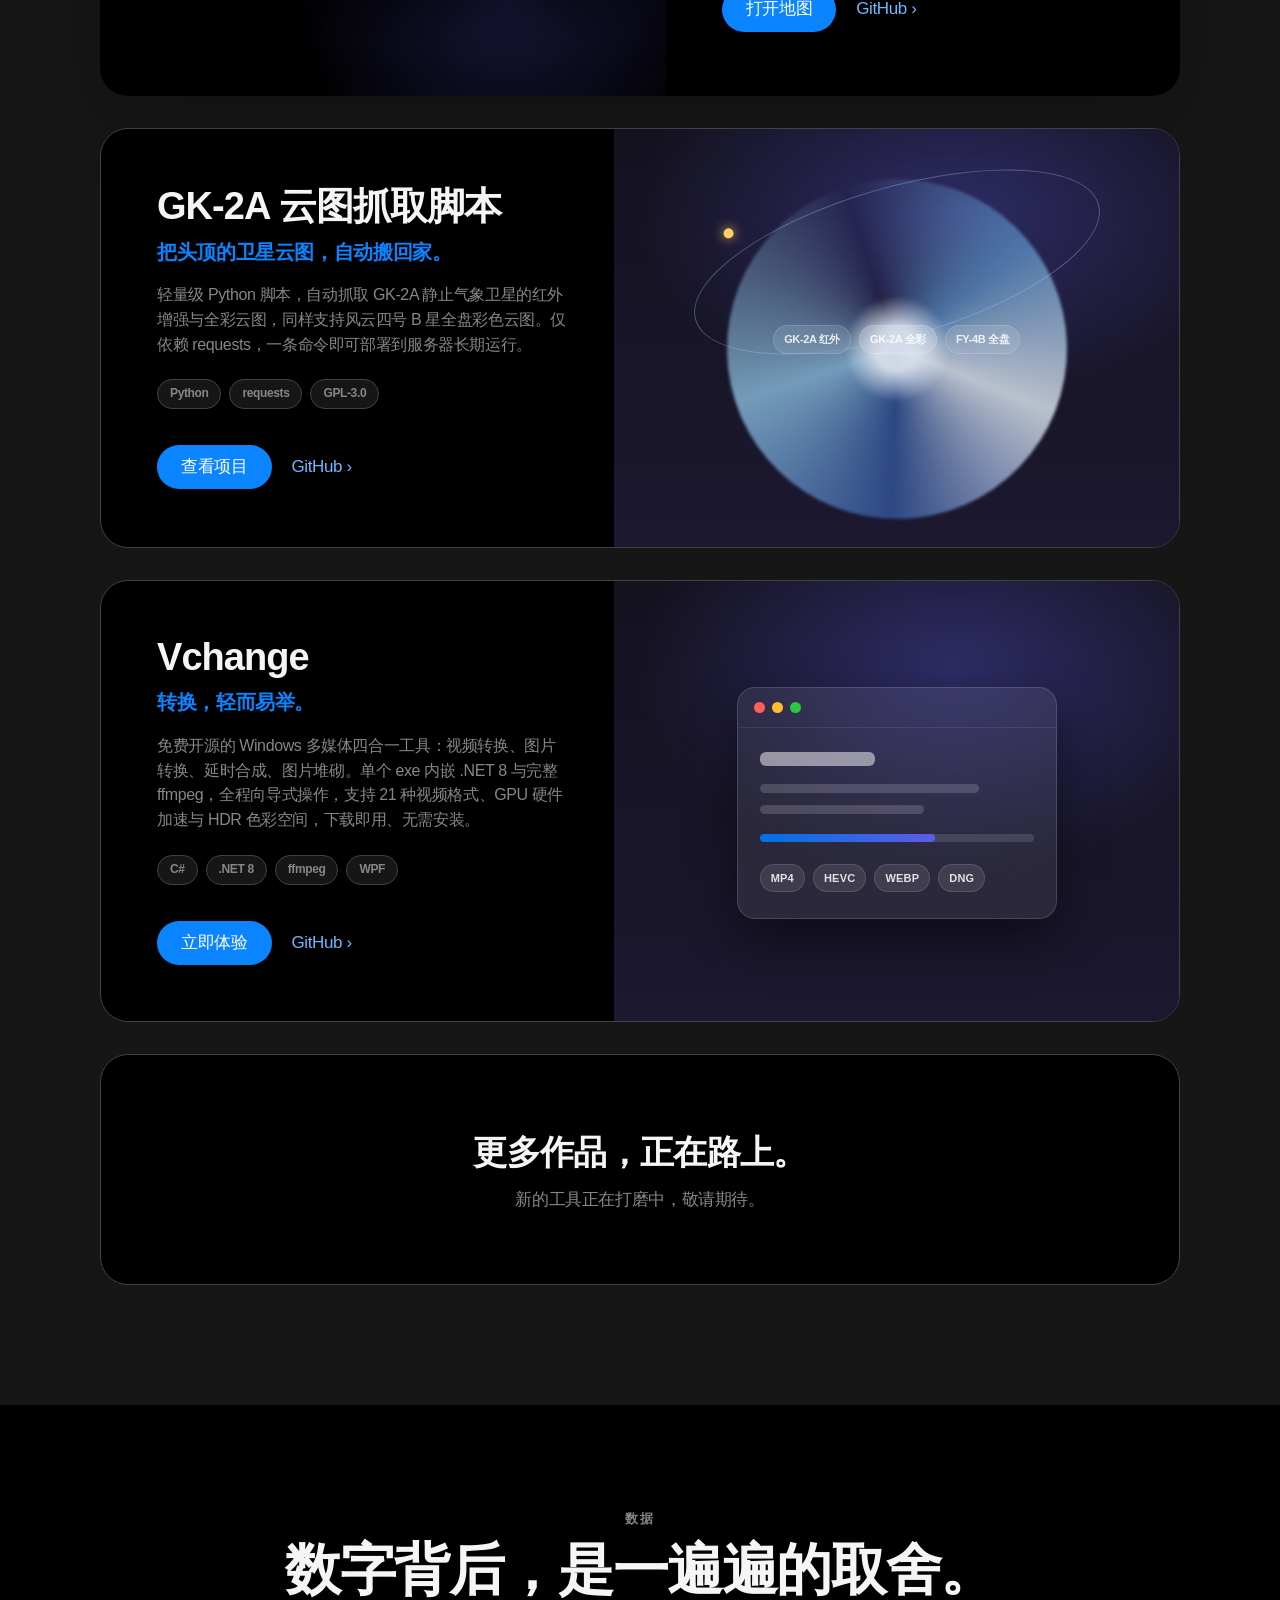
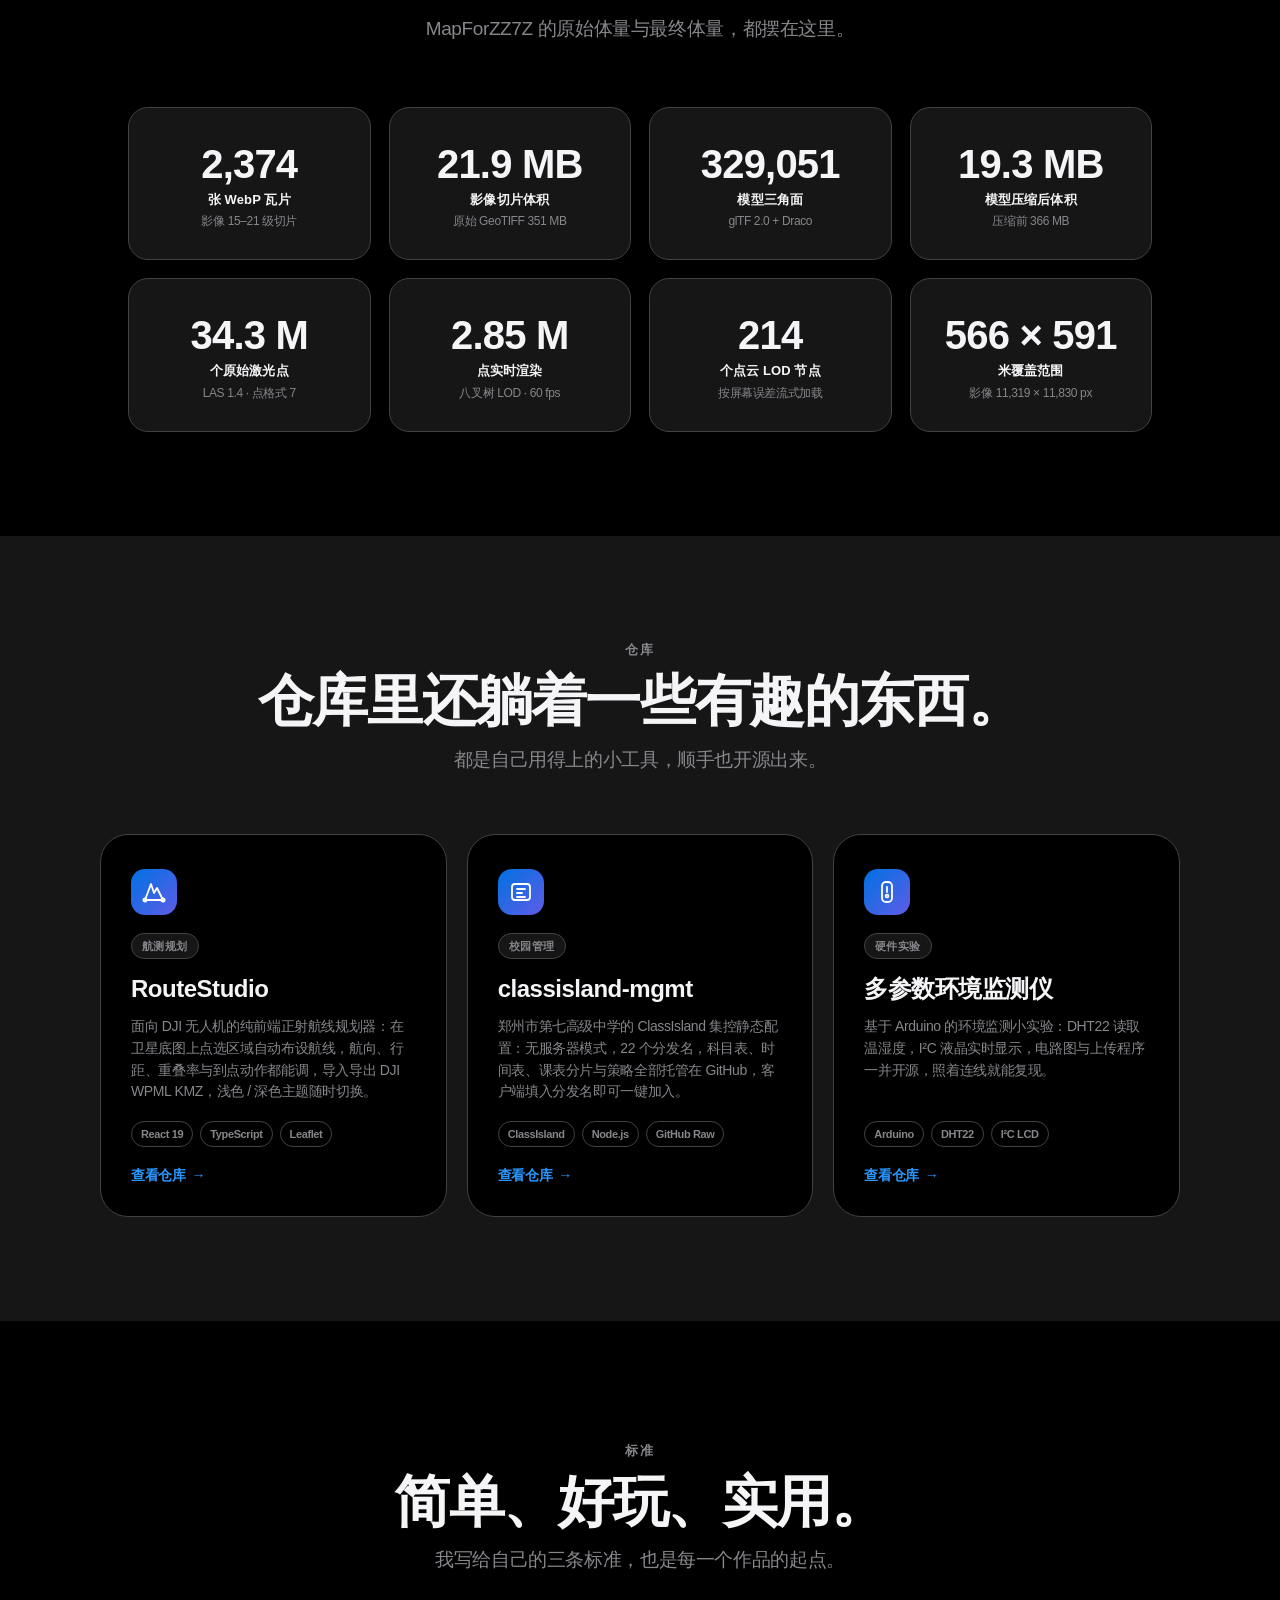
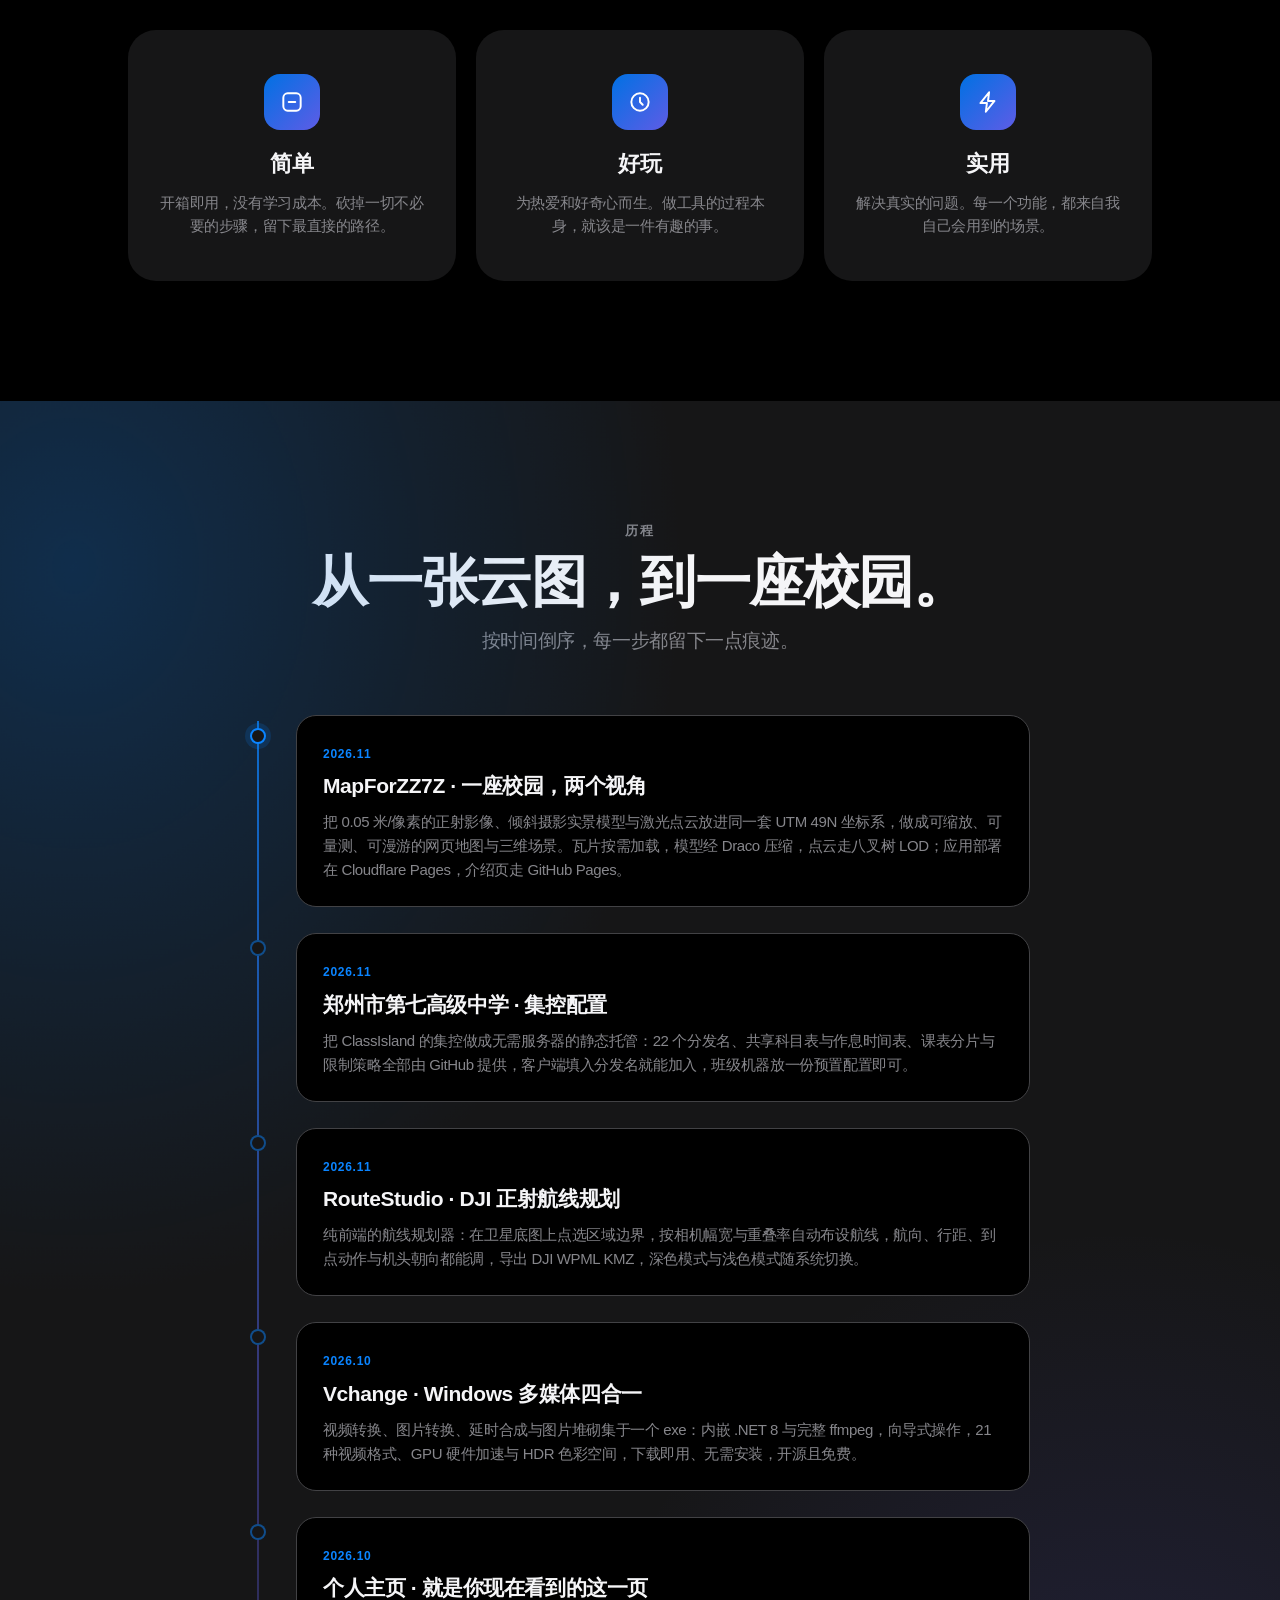
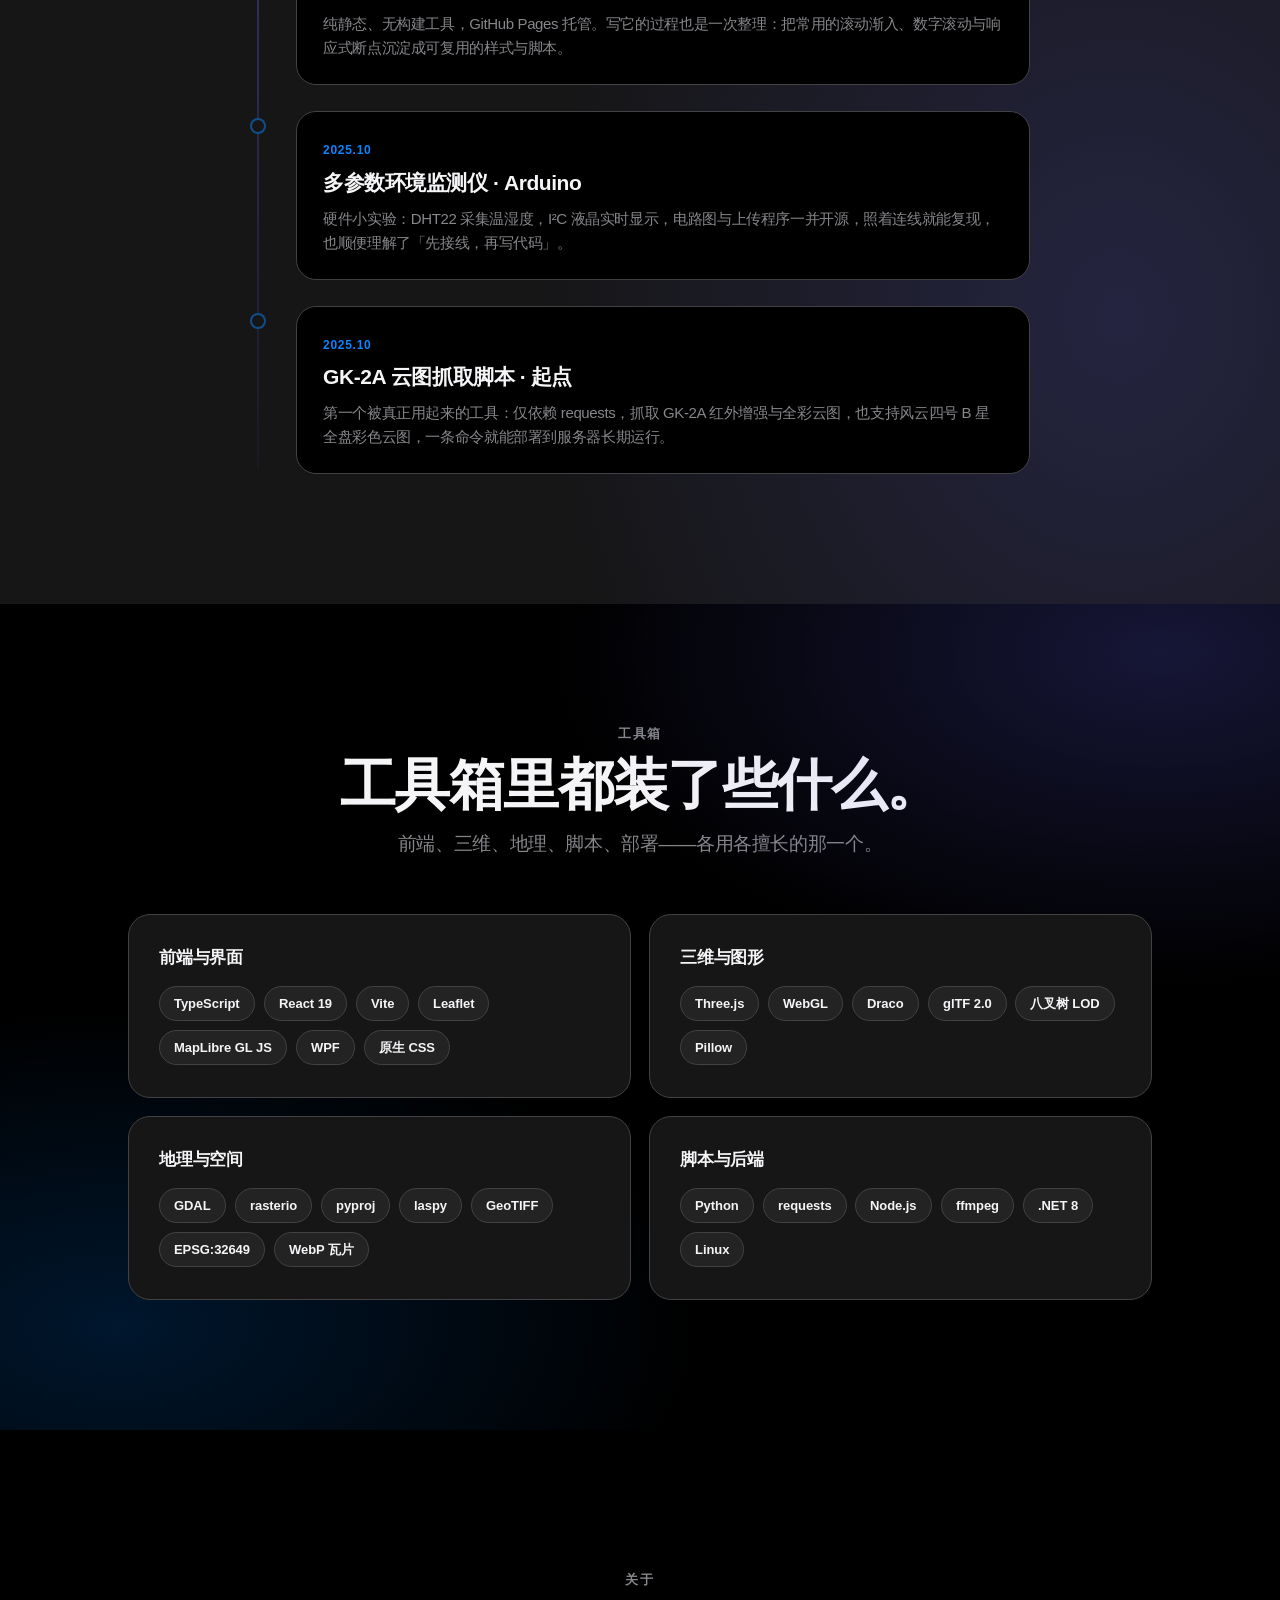
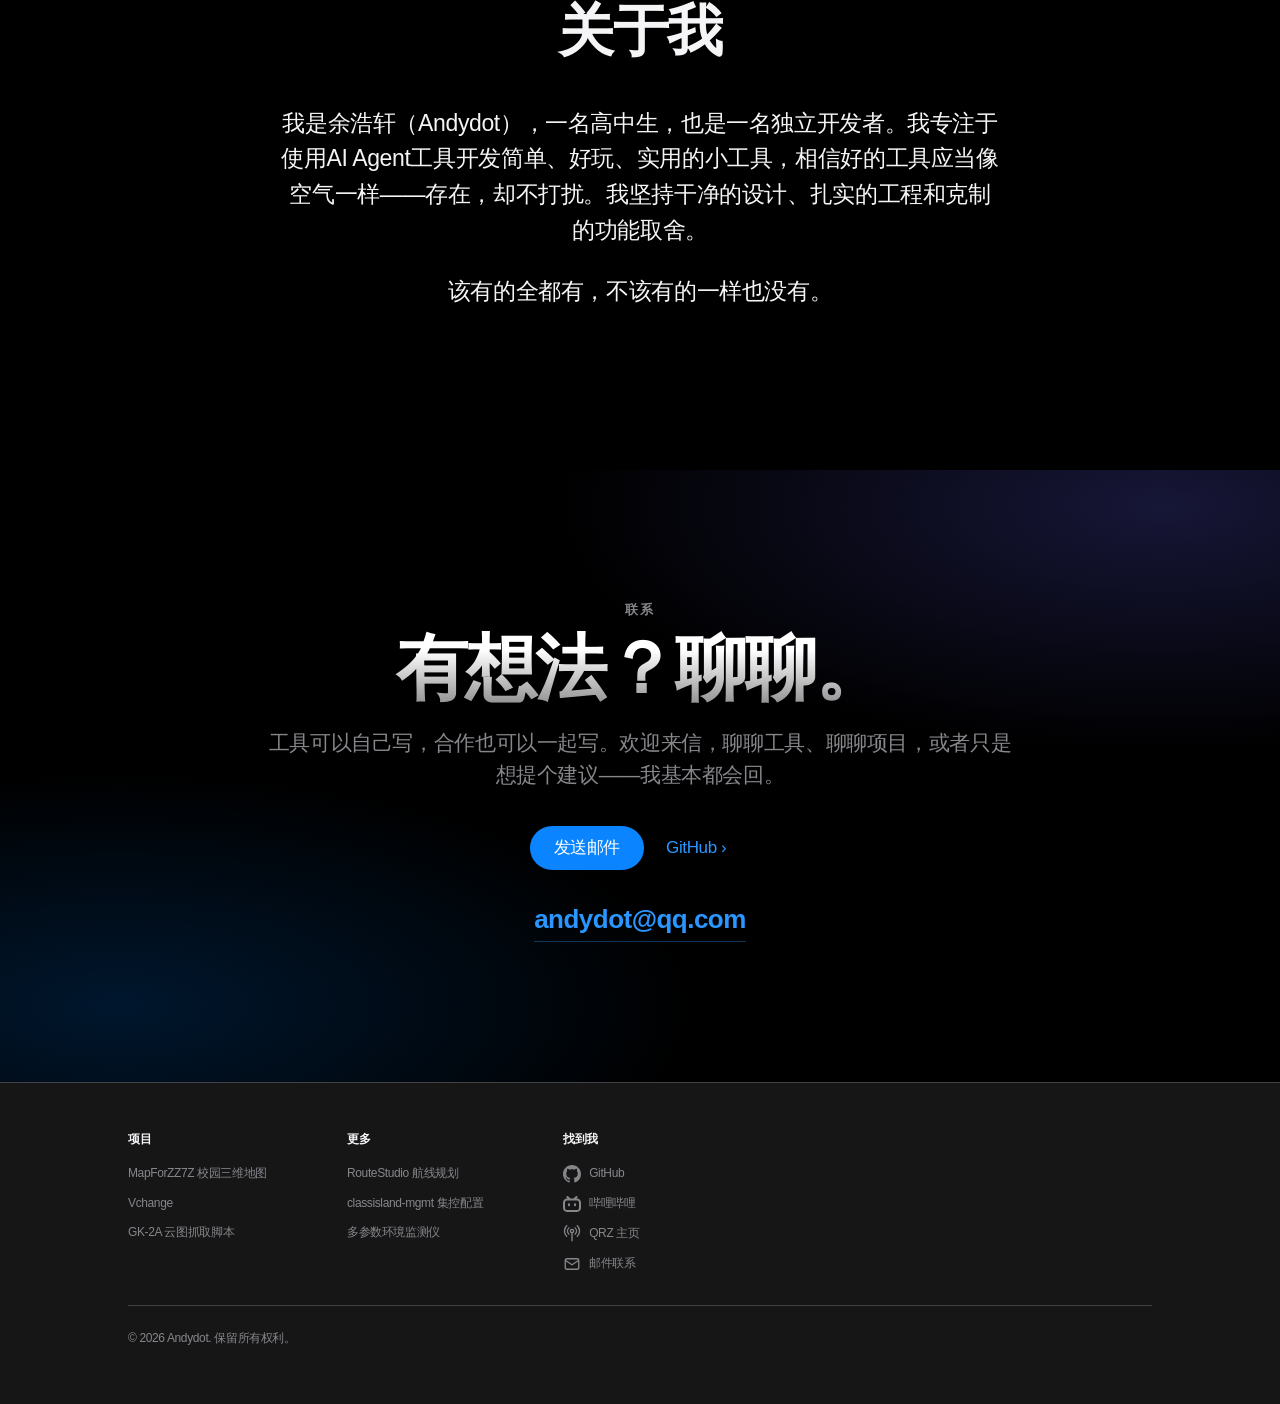
==== commit 7128fcd4: "feat: 精选项目新增 MapForZZ7Z 校园三维地图" ====
--- a/docs/index.html
+++ b/docs/index.html
@@ -5,7 +5,7 @@
 <meta name="viewport" content="width=device-width, initial-scale=1.0">
 <meta name="theme-color" content="#000000">
 <title>Andydot — 简洁、纯粹的工具软件</title>
-<meta name="description" content="Andydot 的作品集。高中生独立开发者，专注于简单、好玩、实用的小工具开发，代表作 MapForZZ7Z —— 正射影像、实景三维与激光点云融合的校园三维地图，以及 Vchange —— Windows 视频转换、图片转换、延时合成与图片堆砌四合一工具。">
+<meta name="description" content="Andydot 的作品集。高中生独立开发者，专注于简单、好玩、实用的小工具开发，代表作 MapForZZ7Z —— 正射影像、实景三维与激光点云融合的校园三维地图，Vchange —— Windows 视频转换、图片转换、延时合成与图片堆砌四合一工具，另有 RouteStudio 航线规划器与 GK-2A 云图抓取脚本。">
 <meta property="og:title" content="Andydot — 简洁、纯粹的工具软件">
 <meta property="og:description" content="独立开发简洁、高效、纯粹的工具软件，代表作 MapForZZ7Z 校园三维地图 · Vchange 视频 · 图片 · 延时 · 堆砌四合一。">
 <meta property="og:url" content="https://justice0418.qd.je/">
@@ -29,7 +29,10 @@
     </button>
     <ul class="nav-links" id="navLinks">
       <li><a href="#work">项目</a></li>
+      <li><a href="#timeline">历程</a></li>
+      <li><a href="#tech">技术栈</a></li>
       <li><a href="#about">关于</a></li>
+      <li><a href="#contact">联系</a></li>
     </ul>
   </nav>
 </header>
@@ -39,7 +42,7 @@
 <!-- 首屏 -->
 <section class="hero" id="top">
   <div class="hero-inner">
-    <h1 class="reveal">创造，<br class="hero-br">源于热爱。</h1>
+    <h1><span class="hero-line">创造，</span><br class="hero-br"><span class="hero-line">源于热爱。</span></h1>
     <p class="hero-sub reveal">我独立开发简洁、高效、纯粹的工具软件，<br>让每一次使用都轻而易举。</p>
     <div class="hero-links reveal">
       <a class="btn btn-primary" href="#work">探索项目</a>
@@ -51,6 +54,7 @@
 <!-- 精选项目：MapForZZ7Z -->
 <section class="feature" id="work">
   <div class="section-head reveal">
+    <p class="kicker">作品</p>
     <h2>精选项目</h2>
   </div>
 
@@ -140,9 +144,108 @@
   </div>
 </section>
 
+<!-- 数据一览 -->
+<section class="stats" id="data">
+  <div class="section-head reveal">
+    <p class="kicker">数据</p>
+    <h2>数字背后，是一遍遍的取舍。</h2>
+    <p class="section-sub">MapForZZ7Z 的原始体量与最终体量，都摆在这里。</p>
+  </div>
+  <div class="stats-grid">
+    <div class="stat reveal">
+      <b><span data-count="2374">0</span></b>
+      <span>张 WebP 瓦片</span>
+      <em>影像 15–21 级切片</em>
+    </div>
+    <div class="stat reveal">
+      <b><span data-count="21.9" data-dec="1">0</span> MB</b>
+      <span>影像切片体积</span>
+      <em>原始 GeoTIFF 351 MB</em>
+    </div>
+    <div class="stat reveal">
+      <b><span data-count="329051">0</span></b>
+      <span>模型三角面</span>
+      <em>glTF 2.0 + Draco</em>
+    </div>
+    <div class="stat reveal">
+      <b><span data-count="19.3" data-dec="1">0</span> MB</b>
+      <span>模型压缩后体积</span>
+      <em>压缩前 366 MB</em>
+    </div>
+    <div class="stat reveal">
+      <b><span data-count="34.3" data-dec="1">0</span> M</b>
+      <span>个原始激光点</span>
+      <em>LAS 1.4 · 点格式 7</em>
+    </div>
+    <div class="stat reveal">
+      <b><span data-count="2.85" data-dec="2">0</span> M</b>
+      <span>点实时渲染</span>
+      <em>八叉树 LOD · 60 fps</em>
+    </div>
+    <div class="stat reveal">
+      <b><span data-count="214">0</span></b>
+      <span>个点云 LOD 节点</span>
+      <em>按屏幕误差流式加载</em>
+    </div>
+    <div class="stat reveal">
+      <b>566 × 591</b>
+      <span>米覆盖范围</span>
+      <em>影像 11,319 × 11,830 px</em>
+    </div>
+  </div>
+</section>
+
+<!-- 更多项目 -->
+<section class="more-projects" id="more">
+  <div class="section-head reveal">
+    <p class="kicker">仓库</p>
+    <h2>仓库里还躺着一些有趣的东西。</h2>
+    <p class="section-sub">都是自己用得上的小工具，顺手也开源出来。</p>
+  </div>
+  <div class="more-grid">
+    <a class="more-item reveal tilt" href="https://github.com/Andydot-ui/RouteStudio" target="_blank" rel="noopener">
+      <div class="more-inner">
+        <span class="more-icon">
+          <svg viewBox="0 0 24 24" width="24" height="24" fill="none" stroke="currentColor" stroke-width="1.8" stroke-linecap="round" stroke-linejoin="round" aria-hidden="true"><path d="M3 20l6-16 3 9 3-5 6 12z"/><circle cx="3" cy="20" r="1.6"/><circle cx="21" cy="20" r="1.6"/></svg>
+        </span>
+        <span class="more-tag">航测规划</span>
+        <h3>RouteStudio</h3>
+        <p>面向 DJI 无人机的纯前端正射航线规划器：在卫星底图上点选区域自动布设航线，航向、行距、重叠率与到点动作都能调，导入导出 DJI WPML KMZ，浅色 / 深色主题随时切换。</p>
+        <div class="more-meta"><span>React 19</span><span>TypeScript</span><span>Leaflet</span></div>
+        <span class="more-link">查看仓库 <span class="arrow">→</span></span>
+      </div>
+    </a>
+    <a class="more-item reveal tilt" href="https://github.com/Andydot-ui/classisland-mgmt" target="_blank" rel="noopener">
+      <div class="more-inner">
+        <span class="more-icon">
+          <svg viewBox="0 0 24 24" width="24" height="24" fill="none" stroke="currentColor" stroke-width="1.8" stroke-linecap="round" stroke-linejoin="round" aria-hidden="true"><rect x="3" y="4" width="18" height="16" rx="3"/><path d="M8 9h8M8 13h5M8 17h8"/></svg>
+        </span>
+        <span class="more-tag">校园管理</span>
+        <h3>classisland-mgmt</h3>
+        <p>郑州市第七高级中学的 ClassIsland 集控静态配置：无服务器模式，22 个分发名，科目表、时间表、课表分片与策略全部托管在 GitHub，客户端填入分发名即可一键加入。</p>
+        <div class="more-meta"><span>ClassIsland</span><span>Node.js</span><span>GitHub Raw</span></div>
+        <span class="more-link">查看仓库 <span class="arrow">→</span></span>
+      </div>
+    </a>
+    <a class="more-item reveal tilt" href="https://github.com/Andydot-ui/Multi-parameter-Environmental-Monitor-Based-on-Arduino" target="_blank" rel="noopener">
+      <div class="more-inner">
+        <span class="more-icon">
+          <svg viewBox="0 0 24 24" width="24" height="24" fill="none" stroke="currentColor" stroke-width="1.8" stroke-linecap="round" stroke-linejoin="round" aria-hidden="true"><rect x="7" y="2" width="10" height="20" rx="4"/><path d="M12 7v5"/><circle cx="12" cy="16" r="1.4"/></svg>
+        </span>
+        <span class="more-tag">硬件实验</span>
+        <h3>多参数环境监测仪</h3>
+        <p>基于 Arduino 的环境监测小实验：DHT22 读取温湿度，I²C 液晶实时显示，电路图与上传程序一并开源，照着连线就能复现。</p>
+        <div class="more-meta"><span>Arduino</span><span>DHT22</span><span>I²C LCD</span></div>
+        <span class="more-link">查看仓库 <span class="arrow">→</span></span>
+      </div>
+    </a>
+  </div>
+</section>
+
 <!-- 信条 -->
 <section class="values" id="values">
   <div class="section-head reveal">
+    <p class="kicker">标准</p>
     <h2>简单、好玩、实用。</h2>
     <p class="section-sub">我写给自己的三条标准，也是每一个作品的起点。</p>
   </div>
@@ -171,14 +274,156 @@
   </div>
 </section>
 
+<!-- 开发时间线 -->
+<section class="timeline" id="timeline">
+  <div class="section-glow" aria-hidden="true"></div>
+  <div class="section-head reveal">
+    <p class="kicker">历程</p>
+    <h2>从一张云图，到一座校园。</h2>
+    <p class="section-sub">按时间倒序，每一步都留下一点痕迹。</p>
+  </div>
+  <ol class="tl-list reveal">
+    <li class="tl-item" style="--i:0">
+      <span class="tl-dot" aria-hidden="true"></span>
+      <div class="tl-card">
+        <span class="tl-date">2026.11</span>
+        <h3>MapForZZ7Z · 一座校园，两个视角</h3>
+        <p>把 0.05 米/像素的正射影像、倾斜摄影实景模型与激光点云放进同一套 UTM 49N 坐标系，做成可缩放、可量测、可漫游的网页地图与三维场景。瓦片按需加载，模型经 Draco 压缩，点云走八叉树 LOD；应用部署在 Cloudflare Pages，介绍页走 GitHub Pages。</p>
+      </div>
+    </li>
+    <li class="tl-item" style="--i:1">
+      <span class="tl-dot" aria-hidden="true"></span>
+      <div class="tl-card">
+        <span class="tl-date">2026.11</span>
+        <h3>郑州市第七高级中学 · 集控配置</h3>
+        <p>把 ClassIsland 的集控做成无需服务器的静态托管：22 个分发名、共享科目表与作息时间表、课表分片与限制策略全部由 GitHub 提供，客户端填入分发名就能加入，班级机器放一份预置配置即可。</p>
+      </div>
+    </li>
+    <li class="tl-item" style="--i:2">
+      <span class="tl-dot" aria-hidden="true"></span>
+      <div class="tl-card">
+        <span class="tl-date">2026.11</span>
+        <h3>RouteStudio · DJI 正射航线规划</h3>
+        <p>纯前端的航线规划器：在卫星底图上点选区域边界，按相机幅宽与重叠率自动布设航线，航向、行距、到点动作与机头朝向都能调，导出 DJI WPML KMZ，深色模式与浅色模式随系统切换。</p>
+      </div>
+    </li>
+    <li class="tl-item" style="--i:3">
+      <span class="tl-dot" aria-hidden="true"></span>
+      <div class="tl-card">
+        <span class="tl-date">2026.10</span>
+        <h3>Vchange · Windows 多媒体四合一</h3>
+        <p>视频转换、图片转换、延时合成与图片堆砌集于一个 exe：内嵌 .NET 8 与完整 ffmpeg，向导式操作，21 种视频格式、GPU 硬件加速与 HDR 色彩空间，下载即用、无需安装，开源且免费。</p>
+      </div>
+    </li>
+    <li class="tl-item" style="--i:4">
+      <span class="tl-dot" aria-hidden="true"></span>
+      <div class="tl-card">
+        <span class="tl-date">2026.10</span>
+        <h3>个人主页 · 就是你现在看到的这一页</h3>
+        <p>纯静态、无构建工具，GitHub Pages 托管。写它的过程也是一次整理：把常用的滚动渐入、数字滚动与响应式断点沉淀成可复用的样式与脚本。</p>
+      </div>
+    </li>
+    <li class="tl-item" style="--i:5">
+      <span class="tl-dot" aria-hidden="true"></span>
+      <div class="tl-card">
+        <span class="tl-date">2025.10</span>
+        <h3>多参数环境监测仪 · Arduino</h3>
+        <p>硬件小实验：DHT22 采集温湿度，I²C 液晶实时显示，电路图与上传程序一并开源，照着连线就能复现，也顺便理解了「先接线，再写代码」。</p>
+      </div>
+    </li>
+    <li class="tl-item" style="--i:6">
+      <span class="tl-dot" aria-hidden="true"></span>
+      <div class="tl-card">
+        <span class="tl-date">2025.10</span>
+        <h3>GK-2A 云图抓取脚本 · 起点</h3>
+        <p>第一个被真正用起来的工具：仅依赖 requests，抓取 GK-2A 红外增强与全彩云图，也支持风云四号 B 星全盘彩色云图，一条命令就能部署到服务器长期运行。</p>
+      </div>
+    </li>
+  </ol>
+</section>
+
+<!-- 技术栈 -->
+<section class="tech" id="tech">
+  <div class="section-glow section-glow-alt" aria-hidden="true"></div>
+  <div class="section-head reveal">
+    <p class="kicker">工具箱</p>
+    <h2>工具箱里都装了些什么。</h2>
+    <p class="section-sub">前端、三维、地理、脚本、部署——各用各擅长的那一个。</p>
+  </div>
+  <div class="tech-groups">
+    <div class="tech-group reveal">
+      <h3>前端与界面</h3>
+      <div class="tech-tags">
+        <span class="tech-tag" style="--i:0">TypeScript</span>
+        <span class="tech-tag" style="--i:1">React 19</span>
+        <span class="tech-tag" style="--i:2">Vite</span>
+        <span class="tech-tag" style="--i:3">Leaflet</span>
+        <span class="tech-tag" style="--i:4">MapLibre GL JS</span>
+        <span class="tech-tag" style="--i:5">WPF</span>
+        <span class="tech-tag" style="--i:6">原生 CSS</span>
+      </div>
+    </div>
+    <div class="tech-group reveal">
+      <h3>三维与图形</h3>
+      <div class="tech-tags">
+        <span class="tech-tag" style="--i:0">Three.js</span>
+        <span class="tech-tag" style="--i:1">WebGL</span>
+        <span class="tech-tag" style="--i:2">Draco</span>
+        <span class="tech-tag" style="--i:3">glTF 2.0</span>
+        <span class="tech-tag" style="--i:4">八叉树 LOD</span>
+        <span class="tech-tag" style="--i:5">Pillow</span>
+      </div>
+    </div>
+    <div class="tech-group reveal">
+      <h3>地理与空间</h3>
+      <div class="tech-tags">
+        <span class="tech-tag" style="--i:0">GDAL</span>
+        <span class="tech-tag" style="--i:1">rasterio</span>
+        <span class="tech-tag" style="--i:2">pyproj</span>
+        <span class="tech-tag" style="--i:3">laspy</span>
+        <span class="tech-tag" style="--i:4">GeoTIFF</span>
+        <span class="tech-tag" style="--i:5">EPSG:32649</span>
+        <span class="tech-tag" style="--i:6">WebP 瓦片</span>
+      </div>
+    </div>
+    <div class="tech-group reveal">
+      <h3>脚本与后端</h3>
+      <div class="tech-tags">
+        <span class="tech-tag" style="--i:0">Python</span>
+        <span class="tech-tag" style="--i:1">requests</span>
+        <span class="tech-tag" style="--i:2">Node.js</span>
+        <span class="tech-tag" style="--i:3">ffmpeg</span>
+        <span class="tech-tag" style="--i:4">.NET 8</span>
+        <span class="tech-tag" style="--i:5">Linux</span>
+      </div>
+    </div>
+  </div>
+</section>
+
 <!-- 关于 -->
 <section class="about" id="about">
   <div class="section-head reveal">
+    <p class="kicker">关于</p>
     <h2>关于我</h2>
   </div>
   <div class="about-body reveal">
     <p>我是余浩轩（Andydot），一名高中生，也是一名独立开发者。我专注于使用AI Agent工具开发简单、好玩、实用的小工具，相信好的工具应当像空气一样——存在，却不打扰。我坚持干净的设计、扎实的工程和克制的功能取舍。</p>
     <p>该有的全都有，不该有的一样也没有。</p>
+  </div>
+</section>
+
+<!-- 联系 -->
+<section class="contact" id="contact">
+  <div class="section-glow section-glow-alt" aria-hidden="true"></div>
+  <div class="contact-inner">
+    <p class="kicker reveal">联系</p>
+    <h2 class="reveal">有想法？聊聊。</h2>
+    <p class="lede reveal">工具可以自己写，合作也可以一起写。欢迎来信，聊聊工具、聊聊项目，或者只是想提个建议——我基本都会回。</p>
+    <div class="contact-actions reveal">
+      <a class="btn btn-primary" href="mailto:andydot@qq.com">发送邮件</a>
+      <a class="btn btn-ghost" href="https://github.com/Andydot-ui" target="_blank" rel="noopener">GitHub ›</a>
+    </div>
+    <a class="contact-mail reveal" href="mailto:andydot@qq.com">andydot@qq.com</a>
   </div>
 </section>
 
@@ -195,13 +440,19 @@
         <a href="https://andydot-ui.github.io/GK-2A-Infrared-Cloud-Image-Automatic-Scraping-Script/" target="_blank" rel="noopener">GK-2A 云图抓取脚本</a>
       </div>
       <div class="footer-col">
+        <h4>更多</h4>
+        <a href="https://github.com/Andydot-ui/RouteStudio" target="_blank" rel="noopener">RouteStudio 航线规划</a>
+        <a href="https://github.com/Andydot-ui/classisland-mgmt" target="_blank" rel="noopener">classisland-mgmt 集控配置</a>
+        <a href="https://github.com/Andydot-ui/Multi-parameter-Environmental-Monitor-Based-on-Arduino" target="_blank" rel="noopener">多参数环境监测仪</a>
+      </div>
+      <div class="footer-col">
         <h4>找到我</h4>
         <a class="footer-social" href="https://github.com/Andydot-ui" target="_blank" rel="noopener">
           <svg viewBox="0 0 16 16" width="18" height="18" fill="currentColor" aria-hidden="true"><path d="M8 0C3.58 0 0 3.58 0 8c0 3.54 2.29 6.53 5.47 7.59.4.07.55-.17.55-.38 0-.19-.01-.82-.01-1.49-2.01.37-2.53-.49-2.69-.94-.09-.23-.48-.94-.82-1.13-.28-.15-.68-.52-.01-.53.63-.01 1.08.58 1.23.82.72 1.21 1.87.87 2.33.66.07-.52.28-.87.51-1.07-1.78-.2-3.64-.89-3.64-3.95 0-.87.31-1.59.82-2.15-.08-.2-.36-1.02.08-2.12 0 0 .67-.21 2.2.82.64-.18 1.32-.27 2-.27s1.36.09 2 .27c1.53-1.04 2.2-.82 2.2-.82.44 1.1.16 1.92.08 2.12.51.56.82 1.27.82 2.15 0 3.07-1.87 3.75-3.65 3.95.29.25.54.73.54 1.48 0 1.07-.01 1.93-.01 2.2 0 .21.15.46.55.38A8.01 8.01 0 0 0 16 8c0-4.42-3.58-8-8-8z"/></svg>
           GitHub
         </a>
         <a class="footer-social" href="https://space.bilibili.com/1205310818" target="_blank" rel="noopener">
-          <svg viewBox="0 0 24 24" width="18" height="18" fill="currentColor" aria-hidden="true"><path d="M17.813 4.653h.854c1.51.054 2.769.578 3.773 1.574 1.004.995 1.524 2.249 1.56 3.76v7.36c-.036 1.51-.556 2.769-1.56 3.773s-2.262 1.524-3.773 1.56H5.333c-1.51-.036-2.769-.556-3.773-1.56S.036 18.858 0 17.347v-7.36c.036-1.511.556-2.765 1.56-3.76 1.004-.996 2.262-1.52 3.773-1.574h.774l-1.174-1.12a1.234 1.234 0 0 1-.373-.906c0-.356.124-.658.373-.907l.027-.027c.267-.249.573-.373.92-.373.347 0 .653.124.92.373L9.653 4.44c.071.071.134.142.187.213h4.267a.836.836 0 0 1 .16-.213l2.853-2.747c.267-.249.573-.373.92-.373.347 0 .662.151.929.4.267.249.391.551.391.907 0 .355-.124.657-.373.906zM5.333 7.24c-.746.018-1.373.276-1.88.773-.506.498-.769 1.13-.786 1.894v7.52c.017.764.28 1.395.786 1.893.507.498 1.134.756 1.88.773h13.334c.746-.017 1.373-.275 1.88-.773.506-.498.769-1.129.786-1.893v-7.52c-.017-.765-.28-1.396-.786-1.894-.507-.497-1.134-.755-1.88-.773zM8 11.107c.373 0 .684.124.933.373.25.249.383.569.4.96v1.173c-.017.391-.15.711-.4.96-.249.25-.56.374-.933.374s-.684-.125-.933-.374c-.25-.249-.383-.569-.4-.96V12.44c0-.373.129-.689.386-.947.258-.257.574-.386.947-.386zm8 0c.373 0 .684.124.933.373.25.249.383.569.4.96v1.173c-.017.391-.15.711-.4.96-.249.25-.56.374-.933.374s-.684-.125-.933-.374c-.25-.249-.383-.569-.4-.96V12.44c.017-.391.15-.711.4-.96.249-.249.56-.373.933-.373Z"/></svg>
+          <svg viewBox="0 0 24 24" width="18" height="18" fill="currentColor" aria-hidden="true"><path d="M17.813 4.653h.854c1.51.054 2.769.578 3.773 1.574 1.004.995 1.524 2.249 1.56 3.76v7.36c-.036 1.51-.556 2.769-1.56 3.773s-2.262 1.524-3.773 1.56H5.333c-1.51-.036-2.769-.556-3.773-1.56S.036 18.858 0 17.347v-7.36c.036-1.511.556-2.765 1.56-3.76 1.004-.996 2.262-1.52 3.773-1.574h.774l-1.174-1.12a1.234 1.234 0 0 1-.373-.906c0-.356.124-.658.373-.907l.027-.027c.267-.249.573-.373.92-.373.347 0 .653.124.92.373L9.653 4.44c.071.071.134.142.187.213h4.267a.836.836 0 0 1 .16-.213l2.853-2.747c.267-.249.573-.373.92-.373.347 0 .662.151.929.4.267.249.391.551.391.907 0 .355-.124.657-.373.906zM5.333 7.24c-.746.018-1.373.276-1.88.773-.506.498-.769 1.13-.786 1.894v7.52c.017.764.28 1.395.786 1.893.507.498 1.134.756 1.88.773h13.334c.746-.017 1.373-.275 1.88-.773.506-.498.769-1.129.786-1.893v-7.52c-.017-.765-.28-1.396-.786-1.894-.507-.497-1.134-.755-1.88-.773zM8 11.107c.373 0 .684.124.933.373.25.249.383.569.4.96v1.173c-.017.391-.15.711-.4.96-.249.25-.56.374-.933.374s-.684-.125-.933-.374c-.25-.249-.383-.569-.4-.96V12.44c0-.373.129-.689.386-.947.258-.257.574-.386.947-.386zm8 0c.373 0 .684.124.933.373.25.249.383.569.4.96v1.173c-.017.391-.15.711-.4.96-.249.25-.56.374-.933.374s-.684-.125-.933-.374c-.25-.249-.383-.569-.4-.96V12.44c0-.373.129-.689.386-.947.258-.257.574-.386.947-.386z"/></svg>
           哔哩哔哩
         </a>
         <a class="footer-social" href="https://www.qrz.com/db/BD6KGB" target="_blank" rel="noopener">
--- a/docs/style.css
+++ b/docs/style.css
@@ -181,13 +181,33 @@
   letter-spacing: -0.03em;
   /* 中文行尾标点的墨迹偏左，按墨迹中心补偿（padding 使内容右移 padding/2） */
   padding-left: 0.72em;
-  background: linear-gradient(180deg, #ffffff 25%, rgba(255, 255, 255, 0.6) 100%);
+  color: transparent;
+  text-shadow: none;
+}
+
+/* 逐行入场：每行各自持有渐变（背景按整块两段对齐，视觉与原来一致） */
+.hero h1 .hero-line {
+  display: inline-block;
+  background-image: linear-gradient(180deg, #ffffff 25%, rgba(255, 255, 255, 0.6) 100%);
+  background-size: 100% 200%;
   -webkit-background-clip: text;
   background-clip: text;
   -webkit-text-fill-color: transparent;
   color: transparent;
-  text-shadow: none;
-}
+  opacity: 0;
+  translate: 0 30px;
+  animation: hero-line-in 1s var(--ease) both;
+}
+.hero h1 .hero-line:nth-of-type(1) { background-position: 0% 0%; }
+.hero h1 .hero-line:nth-of-type(2) { background-position: 0% 100%; animation-delay: 0.13s; }
+
+@keyframes hero-line-in {
+  from { opacity: 0; translate: 0 30px; }
+  to { opacity: 1; translate: 0 0; }
+}
+
+.hero .hero-sub.reveal { transition-delay: 0.45s; }
+.hero .hero-links.reveal { transition-delay: 0.6s; }
 
 .hero-sub {
   margin-top: 22px;
@@ -216,6 +236,17 @@
   letter-spacing: -0.025em;
   line-height: 1.08;
 }
+
+/* 小标签（Apple 风格章节前缀） */
+.kicker {
+  font-size: 13px;
+  font-weight: 600;
+  letter-spacing: 0.12em;
+  text-transform: uppercase;
+  color: var(--fg-muted);
+  margin-bottom: 12px;
+}
+.feature .section-head .kicker { color: rgba(255, 255, 255, 0.55); }
 
 /* ---------- 精选项目 ---------- */
 .feature {
@@ -654,6 +685,163 @@
   .geo-chip-1, .geo-chip-2, .geo-chip-3 { animation: none; }
 }
 
+/* ---------- 数据一览 ---------- */
+.stats {
+  padding: 104px 22px;
+  text-align: center;
+}
+.stats .section-head { margin-bottom: 16px; }
+.stats-grid {
+  max-width: 1024px;
+  margin: 64px auto 0;
+  display: grid;
+  grid-template-columns: repeat(4, 1fr);
+  gap: 18px;
+}
+.stat {
+  background: var(--bg-alt);
+  border: 1px solid var(--border);
+  border-radius: 20px;
+  padding: 34px 22px 30px;
+  display: flex;
+  flex-direction: column;
+  align-items: center;
+  gap: 4px;
+  transition: transform 0.4s var(--ease), border-color 0.4s var(--ease),
+    box-shadow 0.4s var(--ease);
+}
+.stat:hover {
+  transform: translateY(-4px);
+  border-color: rgba(10, 132, 255, 0.45);
+  box-shadow: 0 18px 40px rgba(0, 0, 0, 0.35);
+}
+.stat b {
+  font-size: clamp(30px, 3.4vw, 40px);
+  font-weight: 700;
+  letter-spacing: -0.02em;
+  line-height: 1.1;
+  color: var(--fg);
+  font-variant-numeric: tabular-nums;
+}
+.stat b span { font-variant-numeric: tabular-nums; }
+.stat > span {
+  font-size: 13px;
+  font-weight: 600;
+  color: var(--fg);
+  letter-spacing: 0.01em;
+}
+.stat em {
+  font-style: normal;
+  font-size: 12px;
+  color: var(--fg-muted);
+  line-height: 1.4;
+}
+
+/* ---------- 更多项目 ---------- */
+.more-projects {
+  background: var(--bg-alt);
+  padding: 104px 22px;
+  text-align: center;
+}
+.more-projects .section-head { margin-bottom: 16px; }
+.more-grid {
+  max-width: 1080px;
+  margin: 60px auto 0;
+  display: grid;
+  grid-template-columns: repeat(3, 1fr);
+  gap: 20px;
+}
+.more-item {
+  display: block;
+  text-align: left;
+  perspective: 900px;
+}
+.more-inner {
+  position: relative;
+  height: 100%;
+  background: var(--card-bg);
+  border: 1px solid var(--card-border);
+  border-radius: var(--radius-card);
+  padding: 34px 30px 30px;
+  display: flex;
+  flex-direction: column;
+  transform-style: preserve-3d;
+  transform:
+    rotateX(var(--rx, 0deg))
+    rotateY(var(--ry, 0deg))
+    translateZ(0);
+  transition: transform 0.35s var(--ease), border-color 0.35s var(--ease),
+    box-shadow 0.35s var(--ease);
+}
+.more-item:hover .more-inner {
+  border-color: rgba(10, 132, 255, 0.5);
+  box-shadow: 0 24px 60px rgba(0, 0, 0, 0.4);
+}
+.more-icon {
+  width: 46px;
+  height: 46px;
+  border-radius: 14px;
+  display: flex;
+  align-items: center;
+  justify-content: center;
+  color: #fff;
+  background: linear-gradient(135deg, #0071e3, #5e5ce6);
+  margin-bottom: 18px;
+}
+.more-tag {
+  align-self: flex-start;
+  font-size: 11px;
+  font-weight: 600;
+  letter-spacing: 0.04em;
+  padding: 4px 10px;
+  border-radius: 999px;
+  color: var(--fg-muted);
+  background: var(--bg-alt);
+  border: 1px solid var(--border);
+  margin-bottom: 12px;
+}
+.more-item h3 {
+  font-size: 24px;
+  font-weight: 700;
+  letter-spacing: -0.02em;
+  color: var(--fg);
+}
+.more-item p {
+  margin-top: 10px;
+  font-size: 14px;
+  line-height: 1.55;
+  color: var(--fg-muted);
+  flex: 1;
+}
+.more-meta {
+  display: flex;
+  gap: 7px;
+  flex-wrap: wrap;
+  margin-top: 18px;
+}
+.more-meta span {
+  font-size: 11px;
+  font-weight: 600;
+  padding: 4px 9px;
+  border-radius: 999px;
+  color: var(--fg-muted);
+  border: 1px solid var(--border);
+}
+.more-link {
+  margin-top: 18px;
+  font-size: 14px;
+  font-weight: 600;
+  color: var(--link);
+  display: inline-flex;
+  align-items: center;
+  gap: 6px;
+}
+.more-link .arrow {
+  display: inline-block;
+  transition: transform 0.3s var(--ease);
+}
+.more-item:hover .more-link .arrow { transform: translateX(5px); }
+
 /* ---------- 信条 ---------- */
 .values {
   padding: 120px 22px;
@@ -701,6 +889,247 @@
   color: var(--fg-muted);
 }
 
+/* ---------- 开发时间线 ---------- */
+.timeline {
+  position: relative;
+  background: var(--bg-alt);
+  padding: 120px 22px 130px;
+  overflow: hidden;
+}
+.timeline .section-head { text-align: center; margin-bottom: 12px; }
+
+.tl-list {
+  position: relative;
+  max-width: 780px;
+  margin: 60px auto 0;
+  padding: 0;
+  list-style: none;
+}
+/* 竖线：进入视口时从顶部生长 */
+.tl-list::before {
+  content: "";
+  position: absolute;
+  left: 7px;
+  top: 6px;
+  bottom: 6px;
+  width: 2px;
+  background: linear-gradient(180deg, rgba(10, 132, 255, 0.75), rgba(94, 92, 230, 0.45), rgba(94, 92, 230, 0.06));
+  transform: scaleY(0);
+  transform-origin: top center;
+  transition: transform 1.5s var(--ease) 0.15s;
+}
+.tl-list.visible::before { transform: scaleY(1); }
+
+.tl-item {
+  position: relative;
+  padding: 0 0 26px 46px;
+}
+.tl-item:last-child { padding-bottom: 0; }
+
+.tl-dot {
+  position: absolute;
+  left: 0;
+  top: 7px;
+  width: 16px;
+  height: 16px;
+  border-radius: 50%;
+  background: var(--bg-alt);
+  border: 2px solid rgba(10, 132, 255, 0.5);
+  opacity: 0;
+  transform: scale(0.4);
+  transition: opacity 0.6s var(--ease), transform 0.6s var(--ease),
+    border-color 0.6s var(--ease), box-shadow 0.6s var(--ease);
+}
+.tl-item:nth-child(1) .tl-dot { margin-top: 6px; }
+.tl-list.visible .tl-dot {
+  opacity: 1;
+  transform: scale(1);
+  transition-delay: calc(var(--i) * 0.13s);
+}
+.tl-list.visible .tl-item:nth-child(1) .tl-dot {
+  border-color: var(--accent);
+  box-shadow: 0 0 0 5px rgba(10, 132, 255, 0.16);
+}
+
+.tl-card {
+  background: var(--card-bg);
+  border: 1px solid var(--card-border);
+  border-radius: 20px;
+  padding: 24px 26px;
+  opacity: 0;
+  transform: translateY(20px);
+  transition: opacity 0.8s var(--ease), transform 0.8s var(--ease),
+    border-color 0.4s var(--ease);
+}
+.tl-list.visible .tl-card {
+  opacity: 1;
+  transform: none;
+  transition-delay: calc(var(--i) * 0.13s);
+}
+.tl-card:hover { border-color: rgba(10, 132, 255, 0.45); }
+
+.tl-date {
+  display: inline-block;
+  font-size: 12px;
+  font-weight: 600;
+  letter-spacing: 0.06em;
+  color: var(--accent);
+  margin-bottom: 8px;
+}
+.tl-card h3 {
+  font-size: 21px;
+  font-weight: 700;
+  letter-spacing: -0.02em;
+  color: var(--fg);
+}
+.tl-card p {
+  margin-top: 8px;
+  font-size: 15px;
+  line-height: 1.6;
+  color: var(--fg-muted);
+}
+
+/* ---------- 技术栈 ---------- */
+.tech {
+  position: relative;
+  padding: 120px 22px 130px;
+  overflow: hidden;
+}
+.tech .section-head { text-align: center; margin-bottom: 16px; }
+.tech-groups {
+  position: relative;
+  max-width: 1024px;
+  margin: 56px auto 0;
+  display: grid;
+  grid-template-columns: repeat(2, 1fr);
+  gap: 18px;
+}
+.tech-group {
+  background: var(--bg-alt);
+  border: 1px solid var(--border);
+  border-radius: 22px;
+  padding: 30px 30px 32px;
+}
+.tech-group h3 {
+  font-size: 17px;
+  font-weight: 700;
+  letter-spacing: -0.01em;
+  color: var(--fg);
+}
+.tech-tags {
+  display: flex;
+  flex-wrap: wrap;
+  gap: 9px;
+  margin-top: 16px;
+}
+.tech-tag {
+  display: inline-block;
+  font-size: 13px;
+  font-weight: 600;
+  letter-spacing: -0.005em;
+  padding: 7px 14px;
+  border-radius: 999px;
+  color: var(--fg);
+  background: rgba(255, 255, 255, 0.06);
+  border: 1px solid var(--border);
+  opacity: 0;
+  transform: translateY(14px) scale(0.96);
+  transition: opacity 0.6s var(--ease), transform 0.6s var(--ease),
+    background 0.3s var(--ease), border-color 0.3s var(--ease),
+    box-shadow 0.3s var(--ease);
+  will-change: transform;
+}
+.tech-group.visible .tech-tag {
+  opacity: 1;
+  transform: none;
+  transition-delay: calc(var(--i) * 0.05s);
+}
+.tech-tag:hover {
+  background: rgba(10, 132, 255, 0.16);
+  border-color: rgba(10, 132, 255, 0.55);
+  box-shadow: 0 0 0 4px rgba(10, 132, 255, 0.12);
+  transform: translateY(-2px) scale(1.05);
+}
+
+/* ---------- 联系 ---------- */
+.contact {
+  position: relative;
+  padding: 130px 22px 140px;
+  text-align: center;
+  overflow: hidden;
+}
+.contact-inner {
+  position: relative;
+  max-width: 760px;
+  margin: 0 auto;
+}
+.contact .kicker { text-align: center; }
+.contact h2 {
+  font-size: clamp(40px, 6.5vw, 72px);
+  font-weight: 700;
+  letter-spacing: -0.03em;
+  line-height: 1.05;
+  background: linear-gradient(180deg, #ffffff 25%, rgba(255, 255, 255, 0.55) 100%);
+  -webkit-background-clip: text;
+  background-clip: text;
+  -webkit-text-fill-color: transparent;
+  color: transparent;
+}
+.contact .lede {
+  margin-top: 20px;
+  font-size: clamp(17px, 2.2vw, 21px);
+  line-height: 1.55;
+  color: var(--fg-muted);
+}
+.contact-actions {
+  margin-top: 34px;
+  display: flex;
+  justify-content: center;
+  align-items: center;
+  gap: 22px;
+  flex-wrap: wrap;
+}
+.contact-mail {
+  margin-top: 30px;
+  display: inline-block;
+  font-size: clamp(18px, 2.4vw, 26px);
+  font-weight: 600;
+  letter-spacing: -0.02em;
+  color: var(--link);
+  border-bottom: 1px solid rgba(41, 151, 255, 0.35);
+  padding-bottom: 3px;
+  transition: color 0.3s var(--ease), border-color 0.3s var(--ease);
+}
+.contact-mail:hover { color: #6fb6ff; border-color: rgba(111, 182, 255, 0.6); }
+
+/* ---------- 背景光晕 ---------- */
+.section-glow {
+  position: absolute;
+  inset: 0;
+  pointer-events: none;
+  opacity: 0;
+  transition: opacity 1.4s var(--ease);
+}
+.in-view > .section-glow { opacity: 1; }
+.section-glow::after {
+  content: "";
+  position: absolute;
+  inset: -35%;
+  background:
+    radial-gradient(ellipse 40% 34% at 24% 26%, rgba(0, 113, 227, 0.26), transparent 70%),
+    radial-gradient(ellipse 38% 32% at 72% 70%, rgba(94, 92, 230, 0.2), transparent 70%);
+  animation: glow-drift 26s ease-in-out infinite alternate;
+}
+.section-glow-alt::after {
+  background:
+    radial-gradient(ellipse 40% 34% at 74% 24%, rgba(94, 92, 230, 0.24), transparent 70%),
+    radial-gradient(ellipse 38% 32% at 26% 72%, rgba(0, 113, 227, 0.2), transparent 70%);
+}
+@keyframes glow-drift {
+  from { transform: translate3d(-3%, -2%, 0) scale(1); }
+  to { transform: translate3d(4%, 3%, 0) scale(1.08); }
+}
+
 /* ---------- 关于 ---------- */
 .about {
   padding: 140px 22px 160px;
@@ -798,6 +1227,22 @@
   .feature-card .feature-window,
   .project-card .sat-visual .feature-window { opacity: 1; transform: none; transition: none; }
   .fw-progress span { animation: none; width: 64%; }
+  /* 新增动画全部停用 */
+  .hero h1 .hero-line { opacity: 1; translate: none; animation: none; }
+  .hero .hero-sub.reveal, .hero .hero-links.reveal { transition-delay: 0s; }
+  .stat, .more-inner { transition: none; }
+  .stat:hover { transform: none; }
+  .more-item:hover .more-inner { transform: none; }
+  .more-link .arrow { transition: none; }
+  .more-item:hover .more-link .arrow { transform: none; }
+  .tl-list::before { transform: scaleY(1); transition: none; }
+  .tl-dot { opacity: 1; transform: scale(1); transition: none; }
+  .tl-card { opacity: 1; transform: none; transition: none; }
+  .tech-tag { opacity: 1; transform: none; transition: none; }
+  .tech-tag:hover { transform: none; }
+  .section-glow { opacity: 1; transition: none; }
+  .section-glow::after { animation: none; }
+  .contact-mail { transition: none; }
 }
 
 /* ---------- 响应式 ---------- */
@@ -813,6 +1258,10 @@
   .sat-visual { min-height: 300px; padding: 32px 24px; }
   .values-grid { grid-template-columns: 1fr; max-width: 560px; }
   .footer-cols { gap: 48px; flex-wrap: wrap; }
+  .stats-grid { grid-template-columns: repeat(2, 1fr); max-width: 620px; }
+  .more-grid { grid-template-columns: 1fr; max-width: 560px; }
+  .tech-groups { grid-template-columns: 1fr; max-width: 620px; }
+  .tl-list { max-width: 620px; }
 }
 
 @media (max-width: 734px) {
@@ -841,7 +1290,7 @@
     overflow: hidden;
     transition: max-height 0.35s var(--ease);
   }
-  .nav-links.open { max-height: 200px; }
+  .nav-links.open { max-height: 320px; }
   .nav-links li { width: 100%; text-align: center; }
   .nav-links a {
     display: block;
@@ -856,4 +1305,33 @@
   .feature-copy { padding: 4px 26px 48px; }
   .feature-stats { gap: 24px; }
   .about { padding: 90px 18px 110px; }
-}
+
+  /* 新增章节 */
+  .stats { padding: 80px 18px; }
+  .stats-grid { grid-template-columns: repeat(2, 1fr); gap: 12px; margin-top: 44px; }
+  .stat { padding: 22px 12px 20px; border-radius: 16px; }
+  .stat b { font-size: 26px; }
+  .stat > span { font-size: 12px; }
+  .stat em { font-size: 11px; }
+
+  .more-projects { padding: 80px 18px; }
+  .more-grid { margin-top: 40px; gap: 14px; }
+  .more-inner { padding: 26px 22px 24px; }
+
+  .timeline { padding: 80px 18px 90px; }
+  .tl-list { margin-top: 40px; }
+  .tl-item { padding-left: 34px; }
+  .tl-list::before { left: 5px; }
+  .tl-dot { width: 13px; height: 13px; }
+  .tl-card { padding: 20px 18px; border-radius: 16px; }
+  .tl-card h3 { font-size: 18px; }
+  .tl-card p { font-size: 14px; }
+
+  .tech { padding: 80px 18px 90px; }
+  .tech-groups { margin-top: 40px; gap: 14px; }
+  .tech-group { padding: 24px 20px 26px; border-radius: 18px; }
+  .tech-tag { font-size: 12px; padding: 6px 12px; }
+
+  .contact { padding: 90px 18px 100px; }
+  .contact-actions { gap: 18px; }
+}
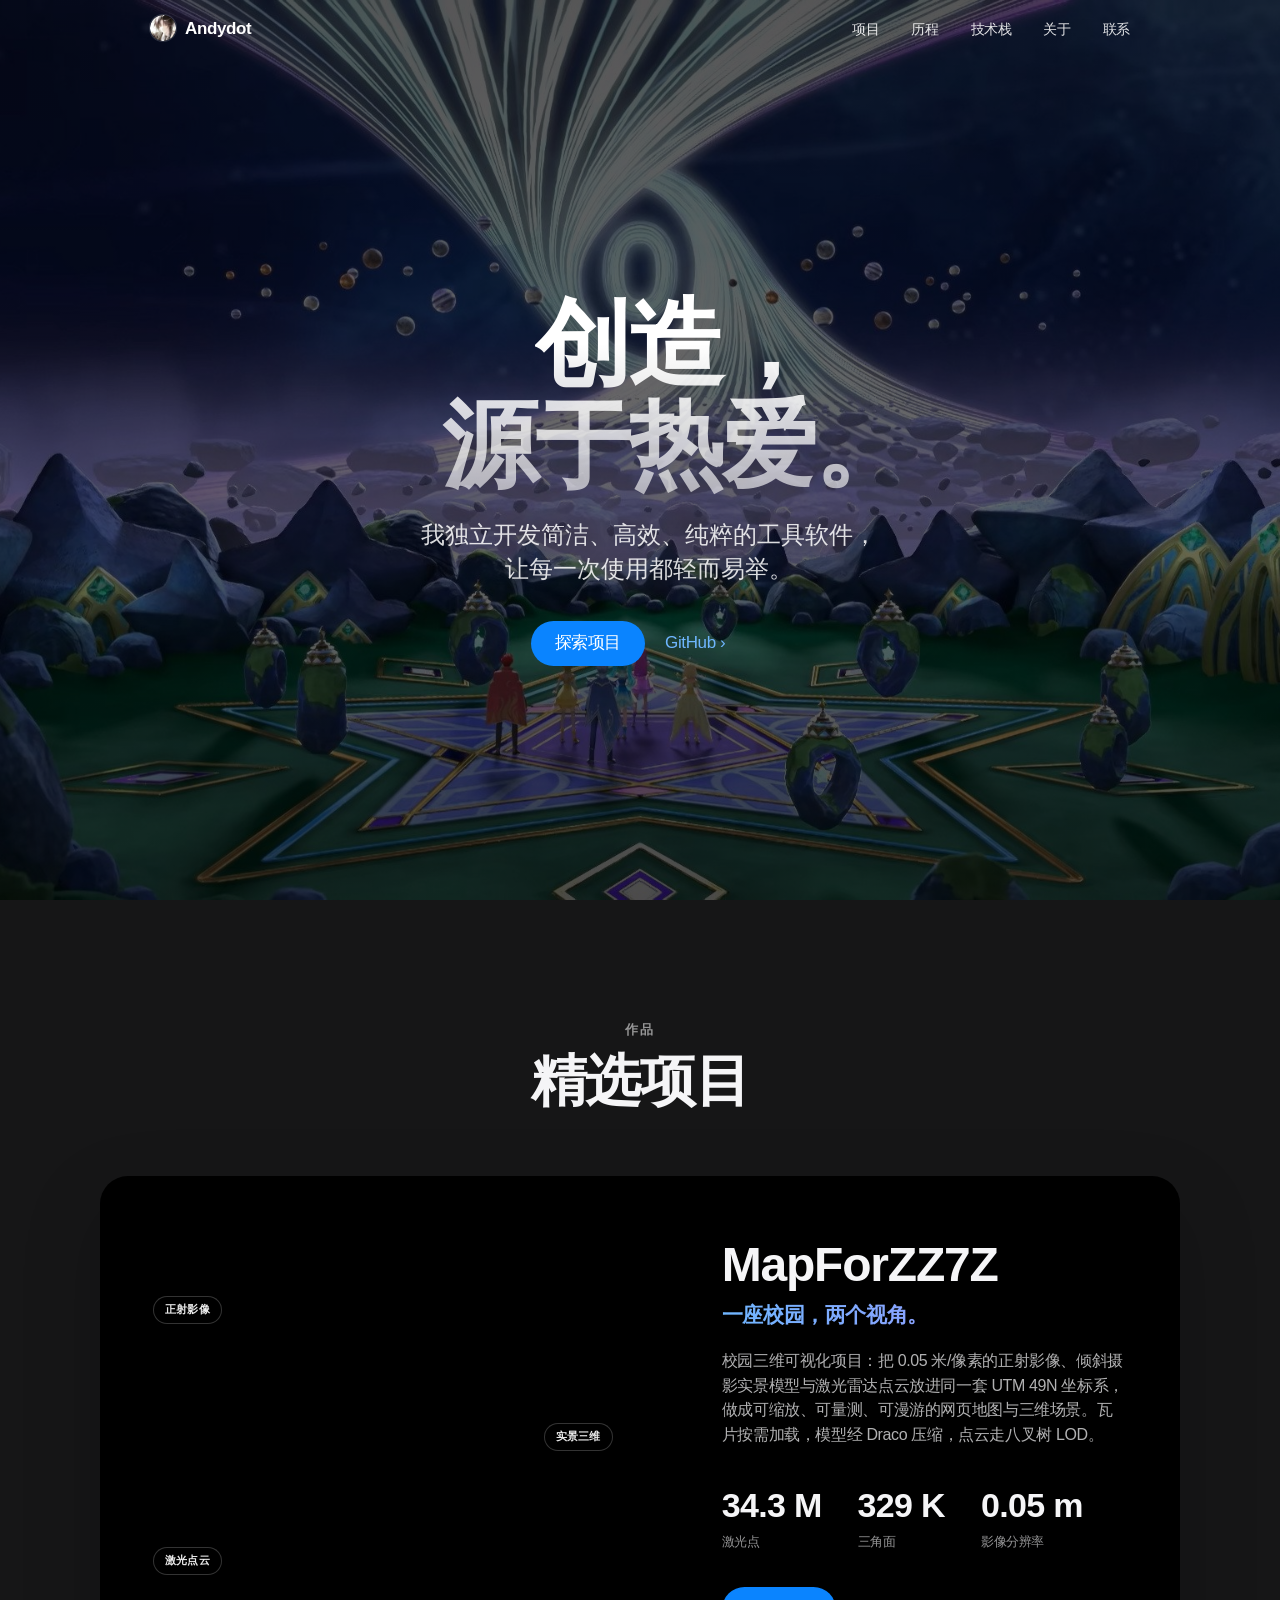
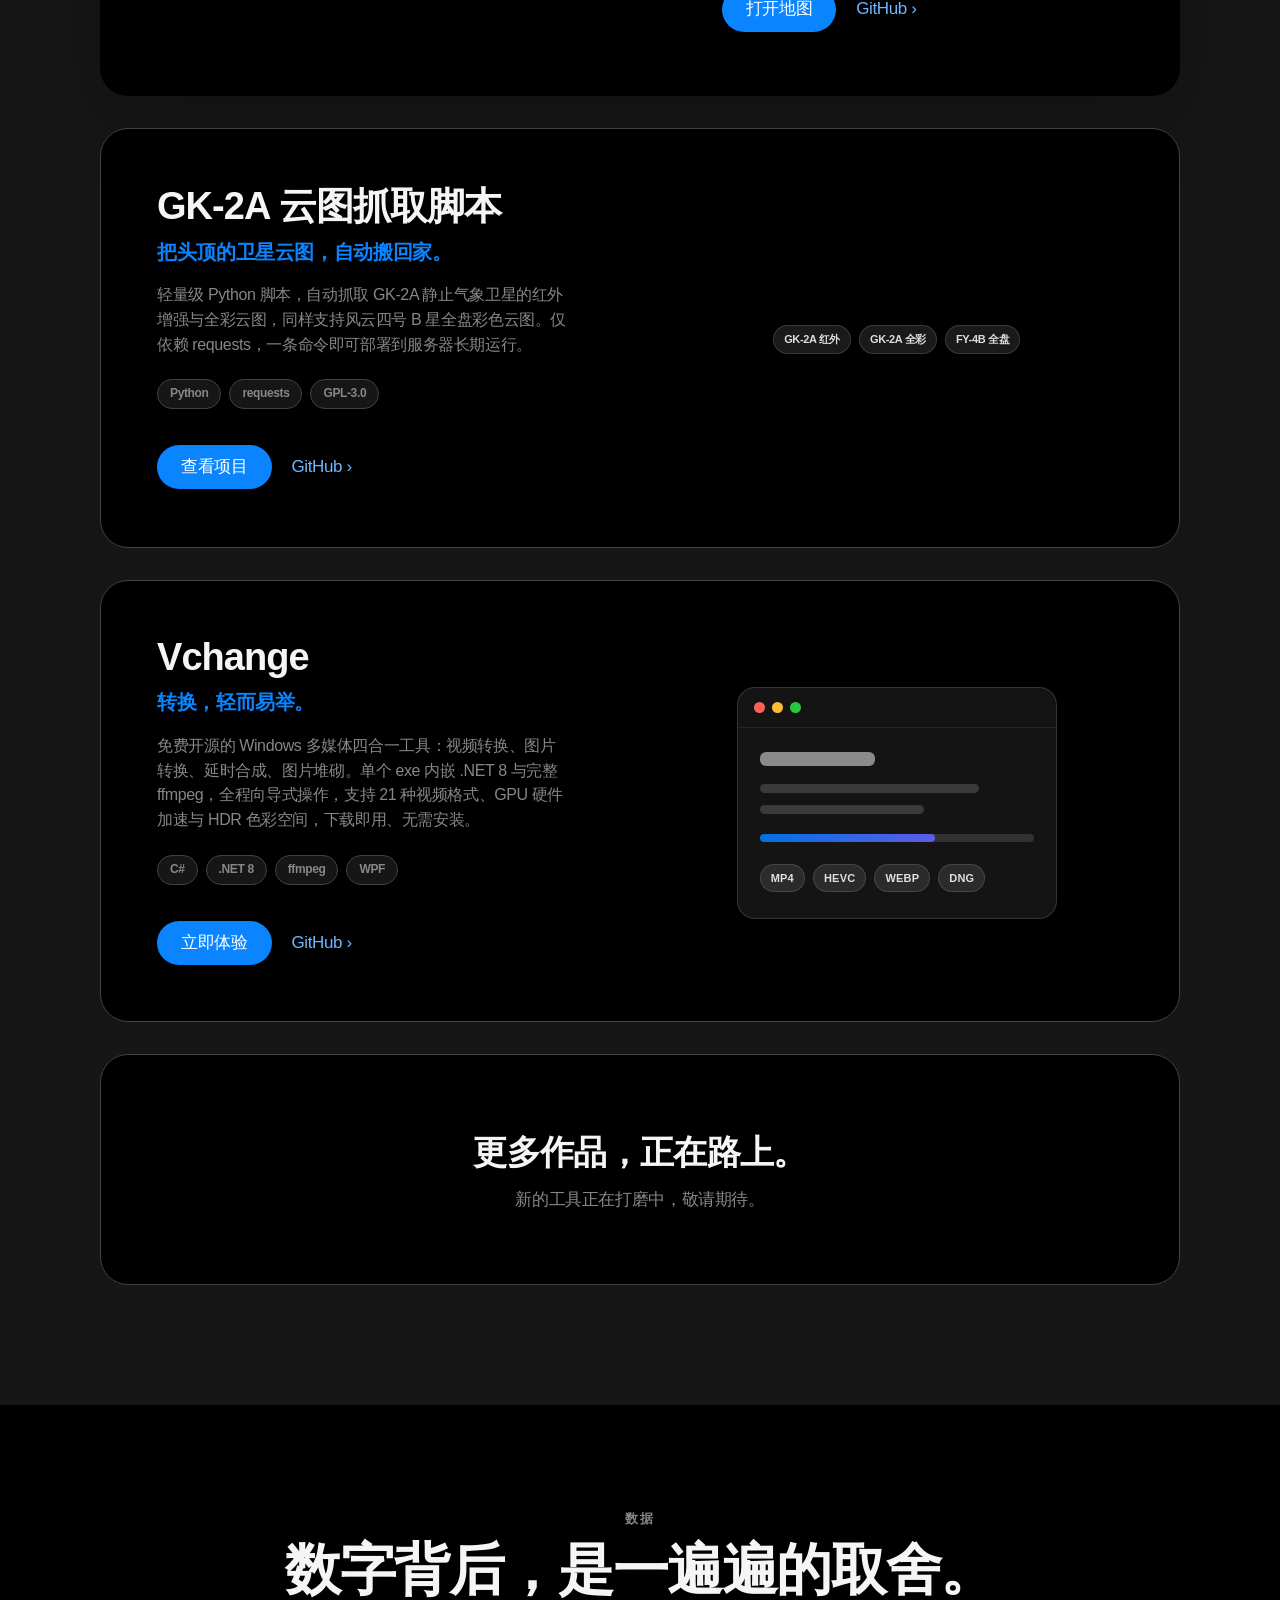
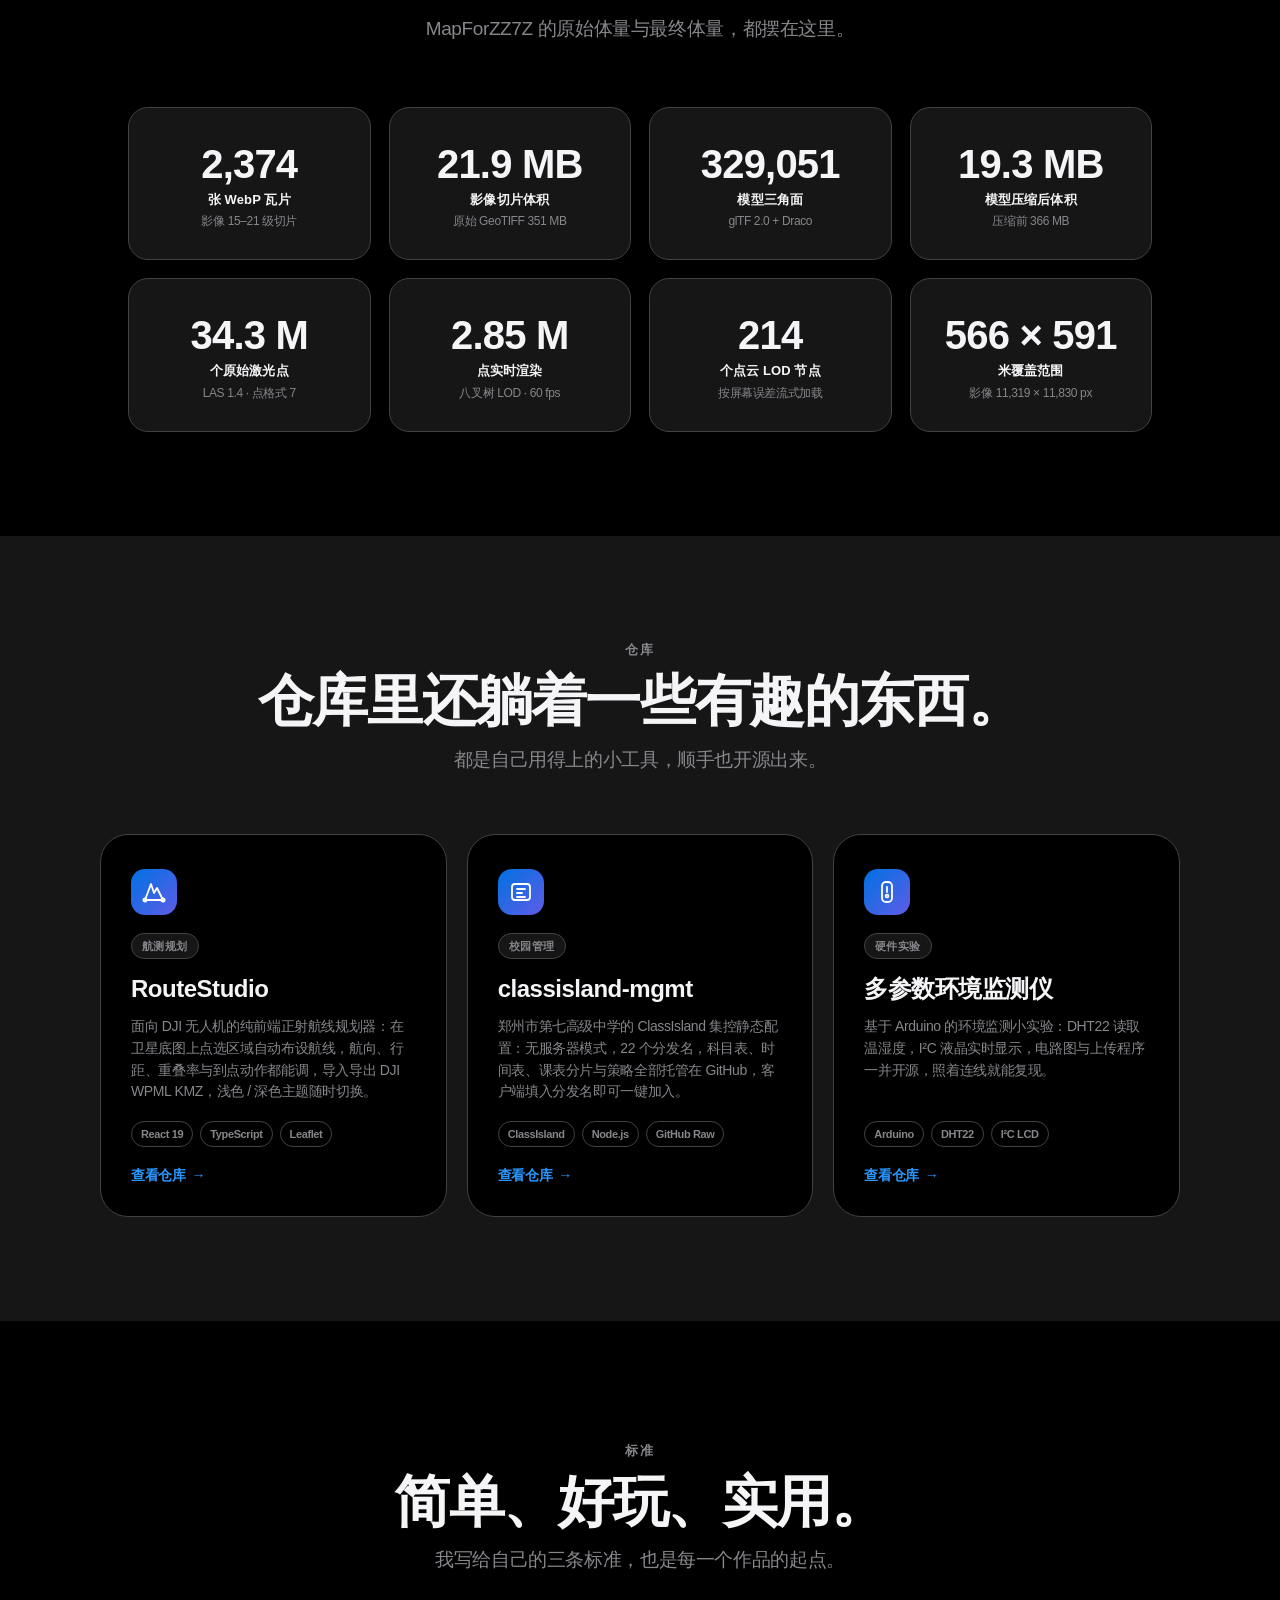
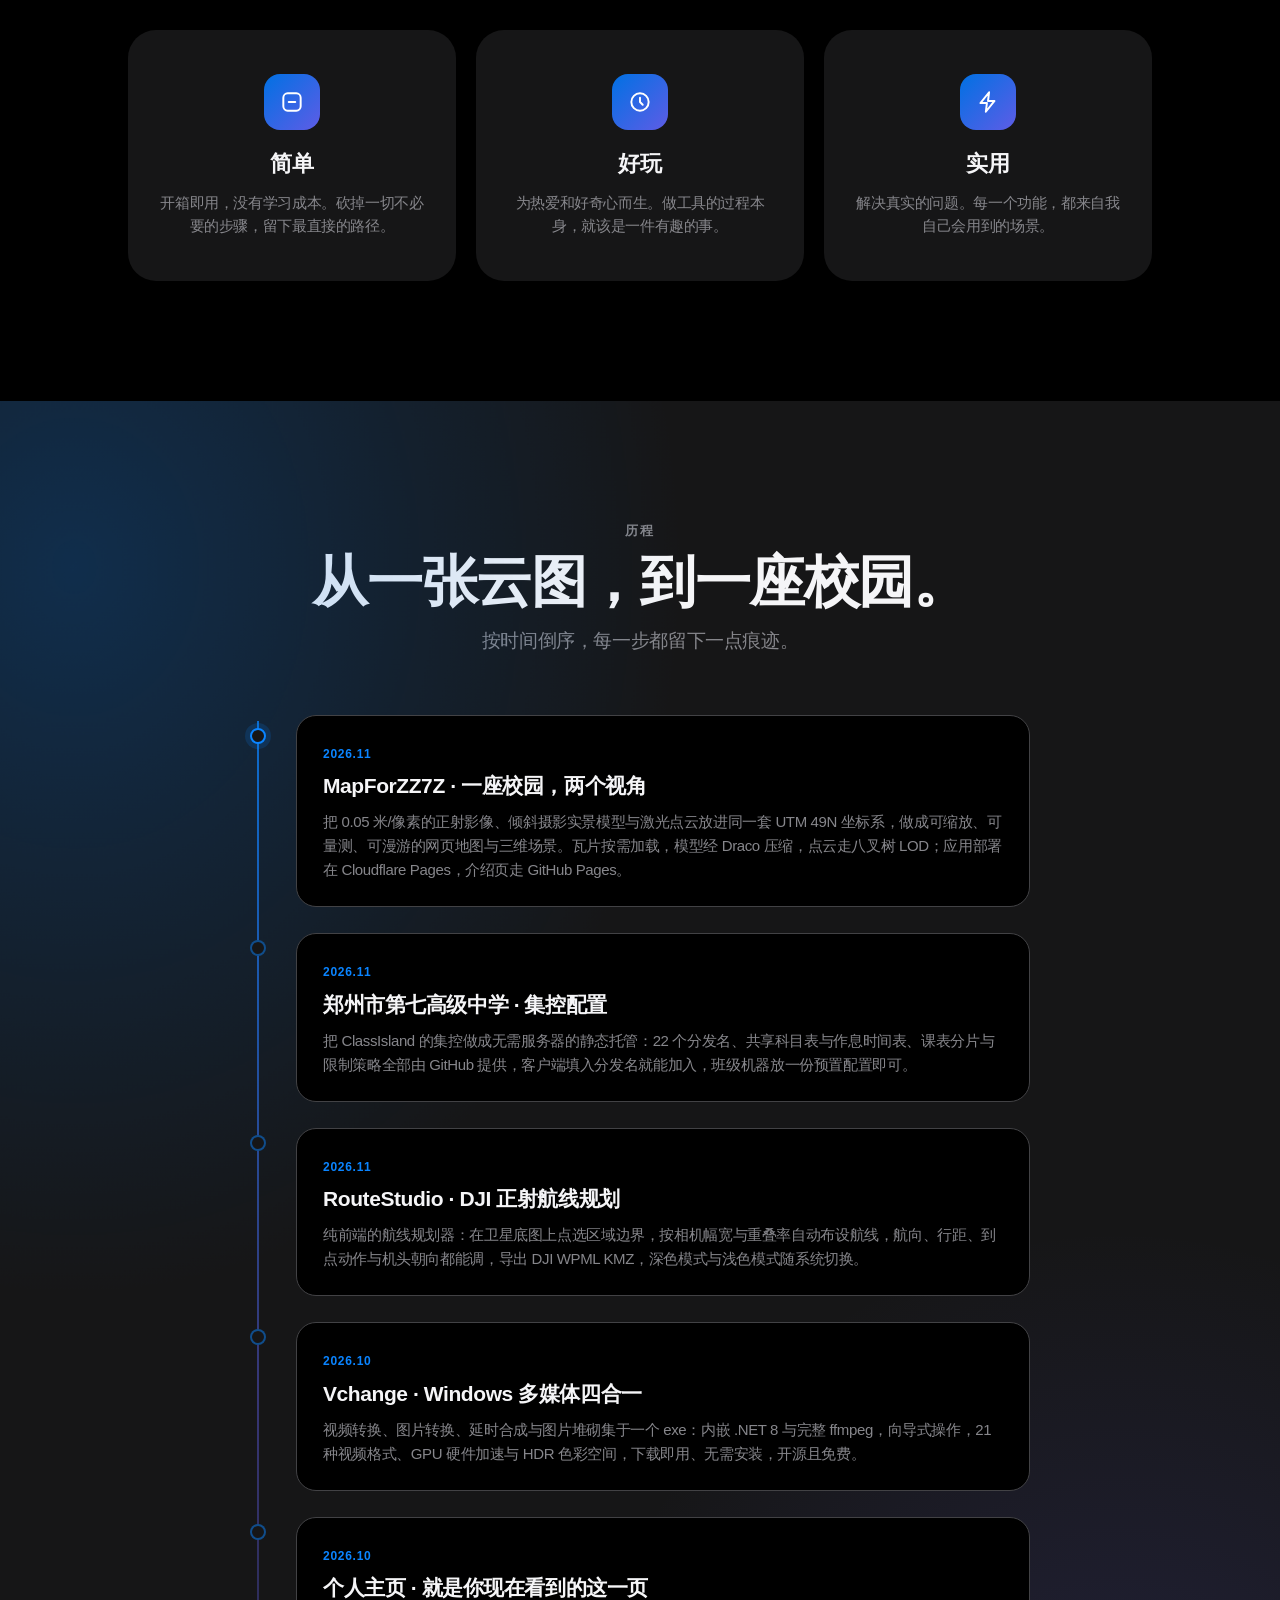
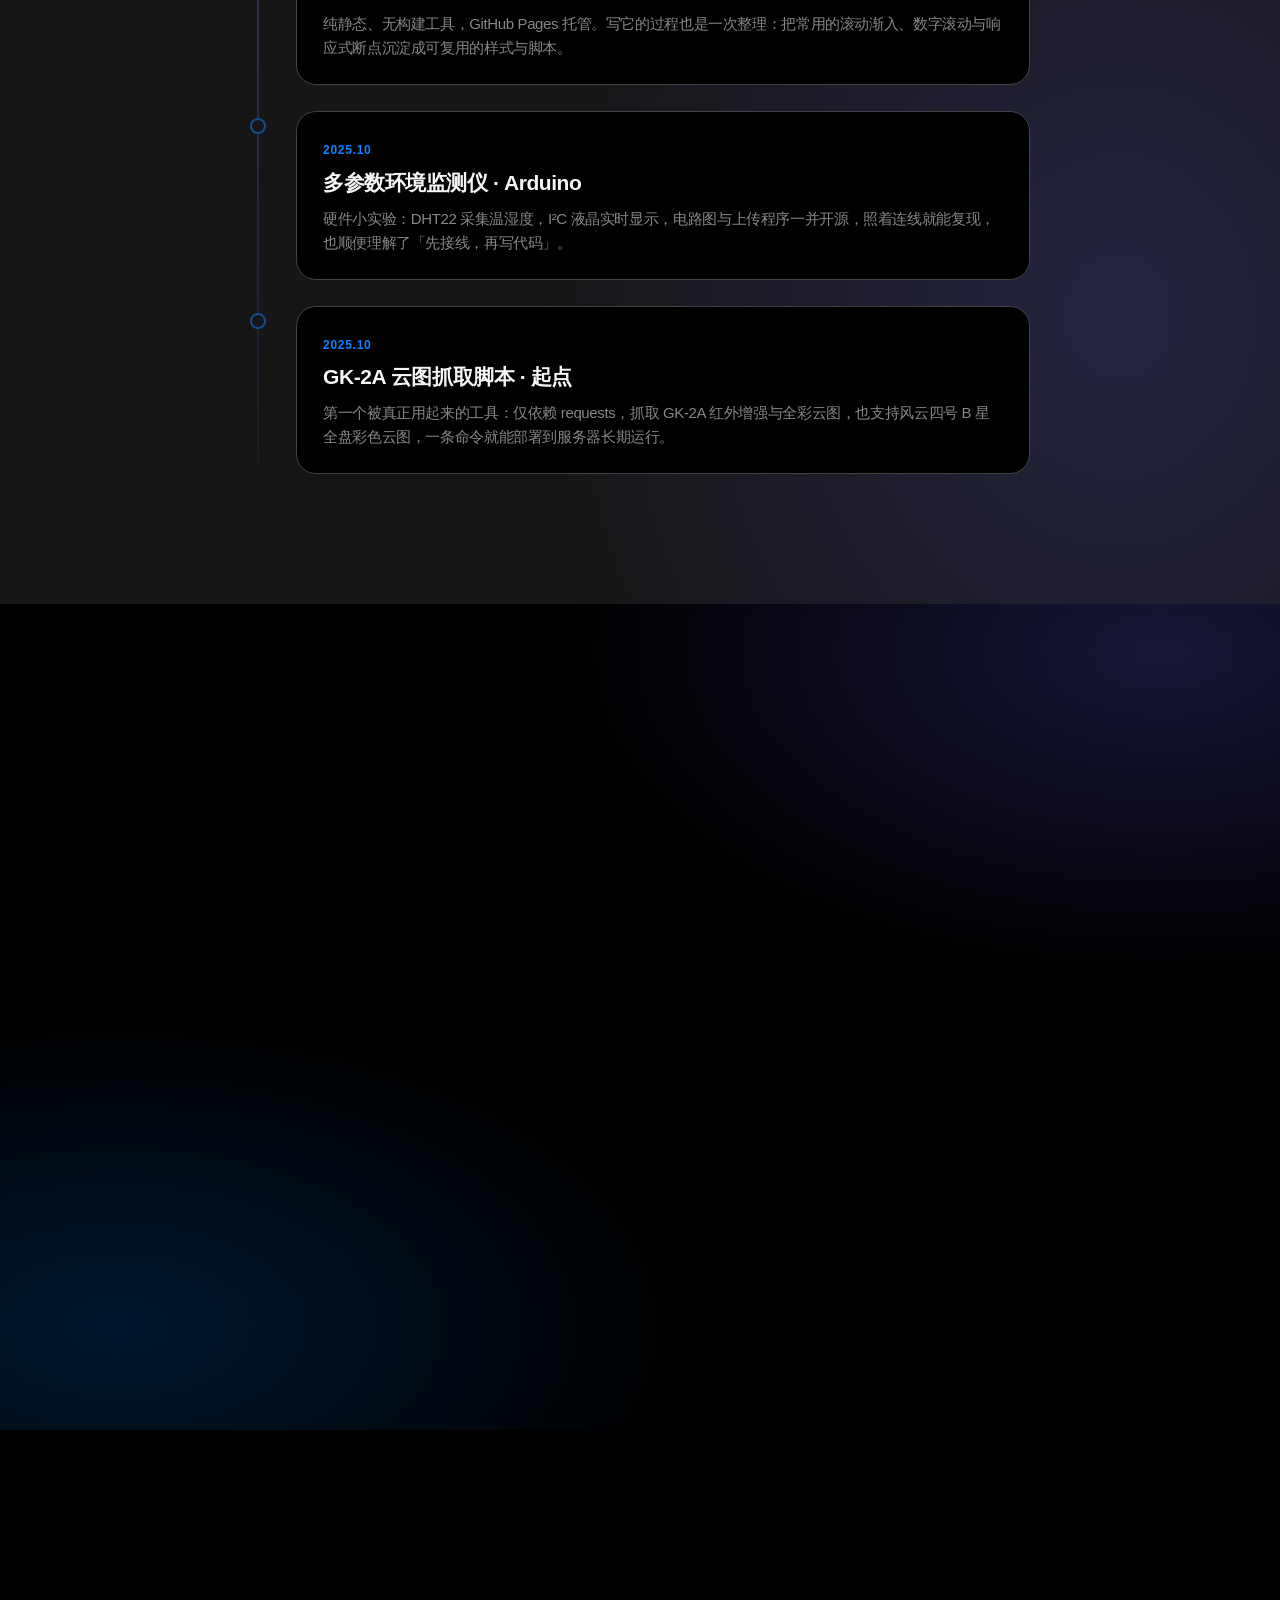
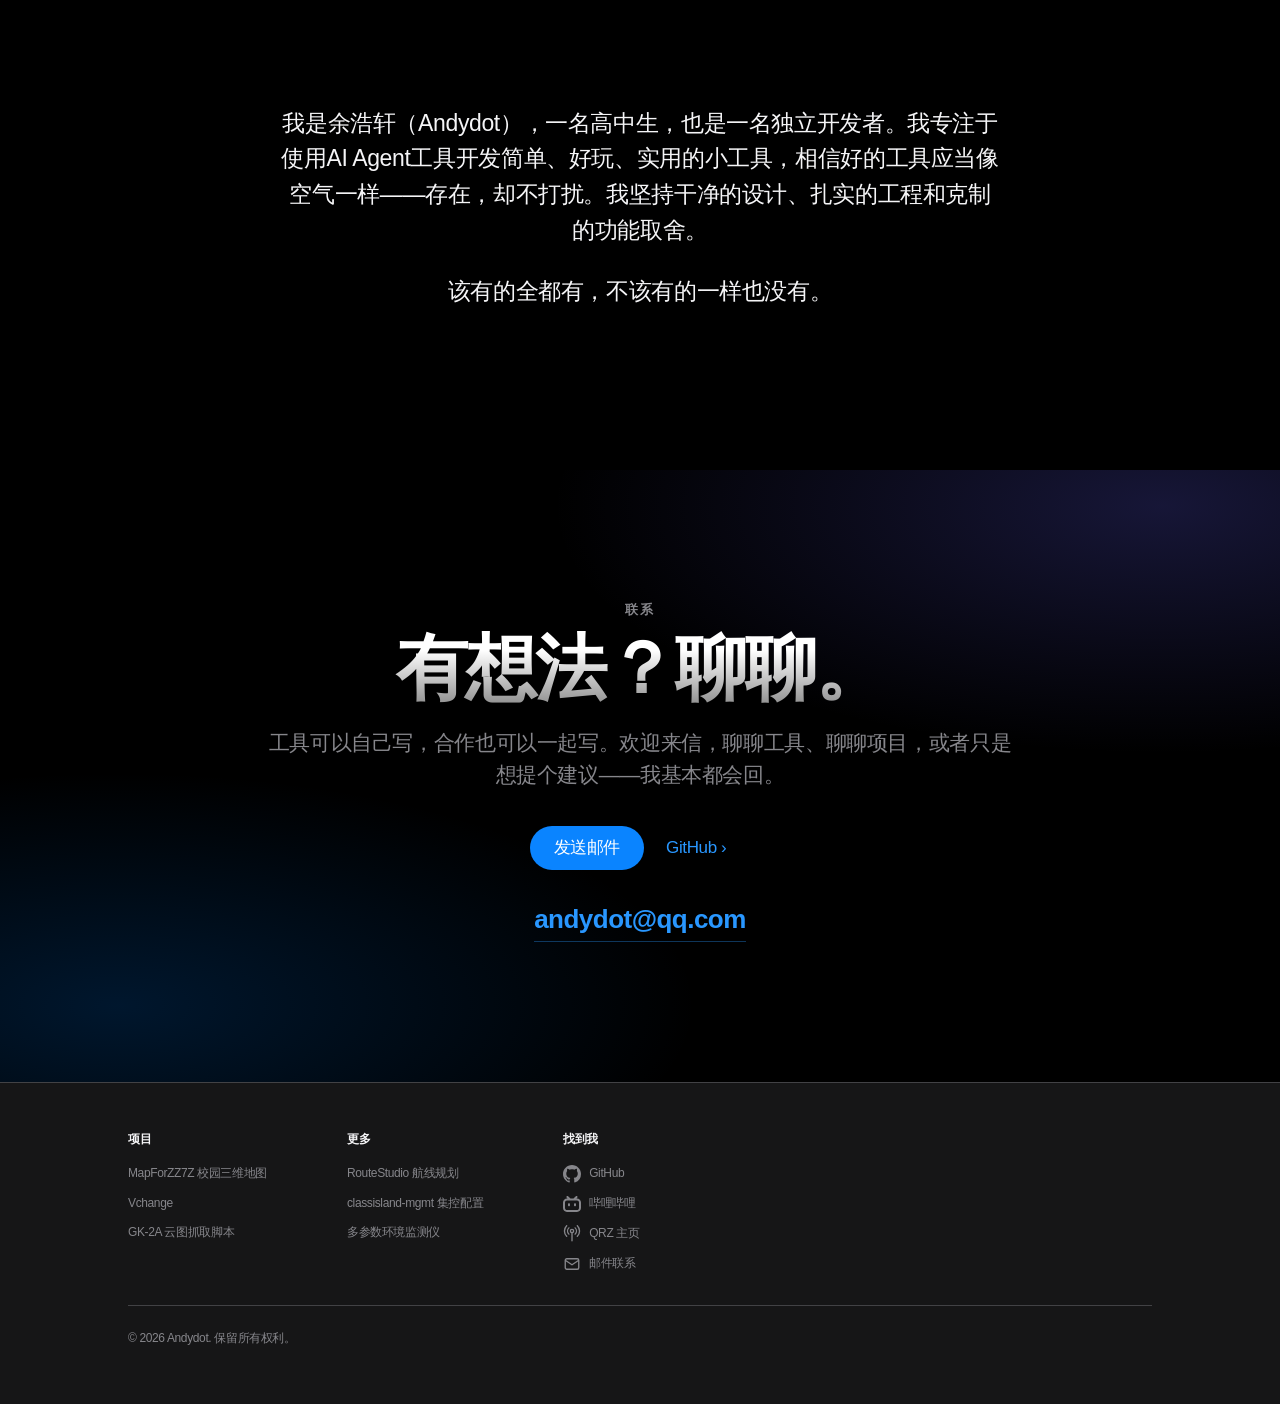
==== commit 9851c316: "feat: 精选项目新增 MapForZZ7Z 校园三维地图" ====
--- a/docs/index.html
+++ b/docs/index.html
@@ -10,7 +10,8 @@
 <meta property="og:description" content="独立开发简洁、高效、纯粹的工具软件，代表作 MapForZZ7Z 校园三维地图 · Vchange 视频 · 图片 · 延时 · 堆砌四合一。">
 <meta property="og:url" content="https://justice0418.qd.je/">
 <link rel="preconnect" href="https://gh-proxy.com">
-<link rel="icon" href="https://gh-proxy.com/https://raw.githubusercontent.com/Andydot-ui/Vchange/main/docs/images/logo-dark-theme.png">
+<link rel="icon" href="images/favicon.png" type="image/png" sizes="64x64">
+<link rel="apple-touch-icon" href="images/logo-512.png">
 <link rel="stylesheet" href="style.css">
 </head>
 <body>
@@ -21,7 +22,7 @@
 <header class="nav" id="nav">
   <nav class="nav-inner" aria-label="主导航">
     <a class="nav-logo" href="#top" aria-label="Andydot 首页">
-      <img src="images/logo.png" alt="" width="22" height="22">
+      <img class="nav-logo-img" src="images/logo.png" alt="" width="26" height="26">
       Andydot
     </a>
     <button class="nav-toggle" id="navToggle" aria-label="打开菜单" aria-expanded="false">
--- a/docs/style.css
+++ b/docs/style.css
@@ -107,14 +107,25 @@
 .nav-logo {
   display: flex;
   align-items: center;
-  gap: 8px;
+  gap: 9px;
   font-size: 17px;
   font-weight: 600;
   letter-spacing: -0.022em;
   color: #fff;
 }
-.nav-logo img {
-  border-radius: 6px;
+/* 圆形头像：图片本身已是带透明角的圆形 PNG，这里只补描边与过渡 */
+.nav-logo-img {
+  width: 26px;
+  height: 26px;
+  border-radius: 50%;
+  object-fit: cover;
+  box-shadow: 0 0 0 1px rgba(255, 255, 255, 0.16);
+  transition: transform 0.35s var(--ease), box-shadow 0.35s var(--ease);
+}
+.nav-logo:hover .nav-logo-img {
+  transform: scale(1.08);
+  box-shadow: 0 0 0 1px rgba(255, 255, 255, 0.34),
+    0 0 14px rgba(10, 132, 255, 0.35);
 }
 
 .nav-links {
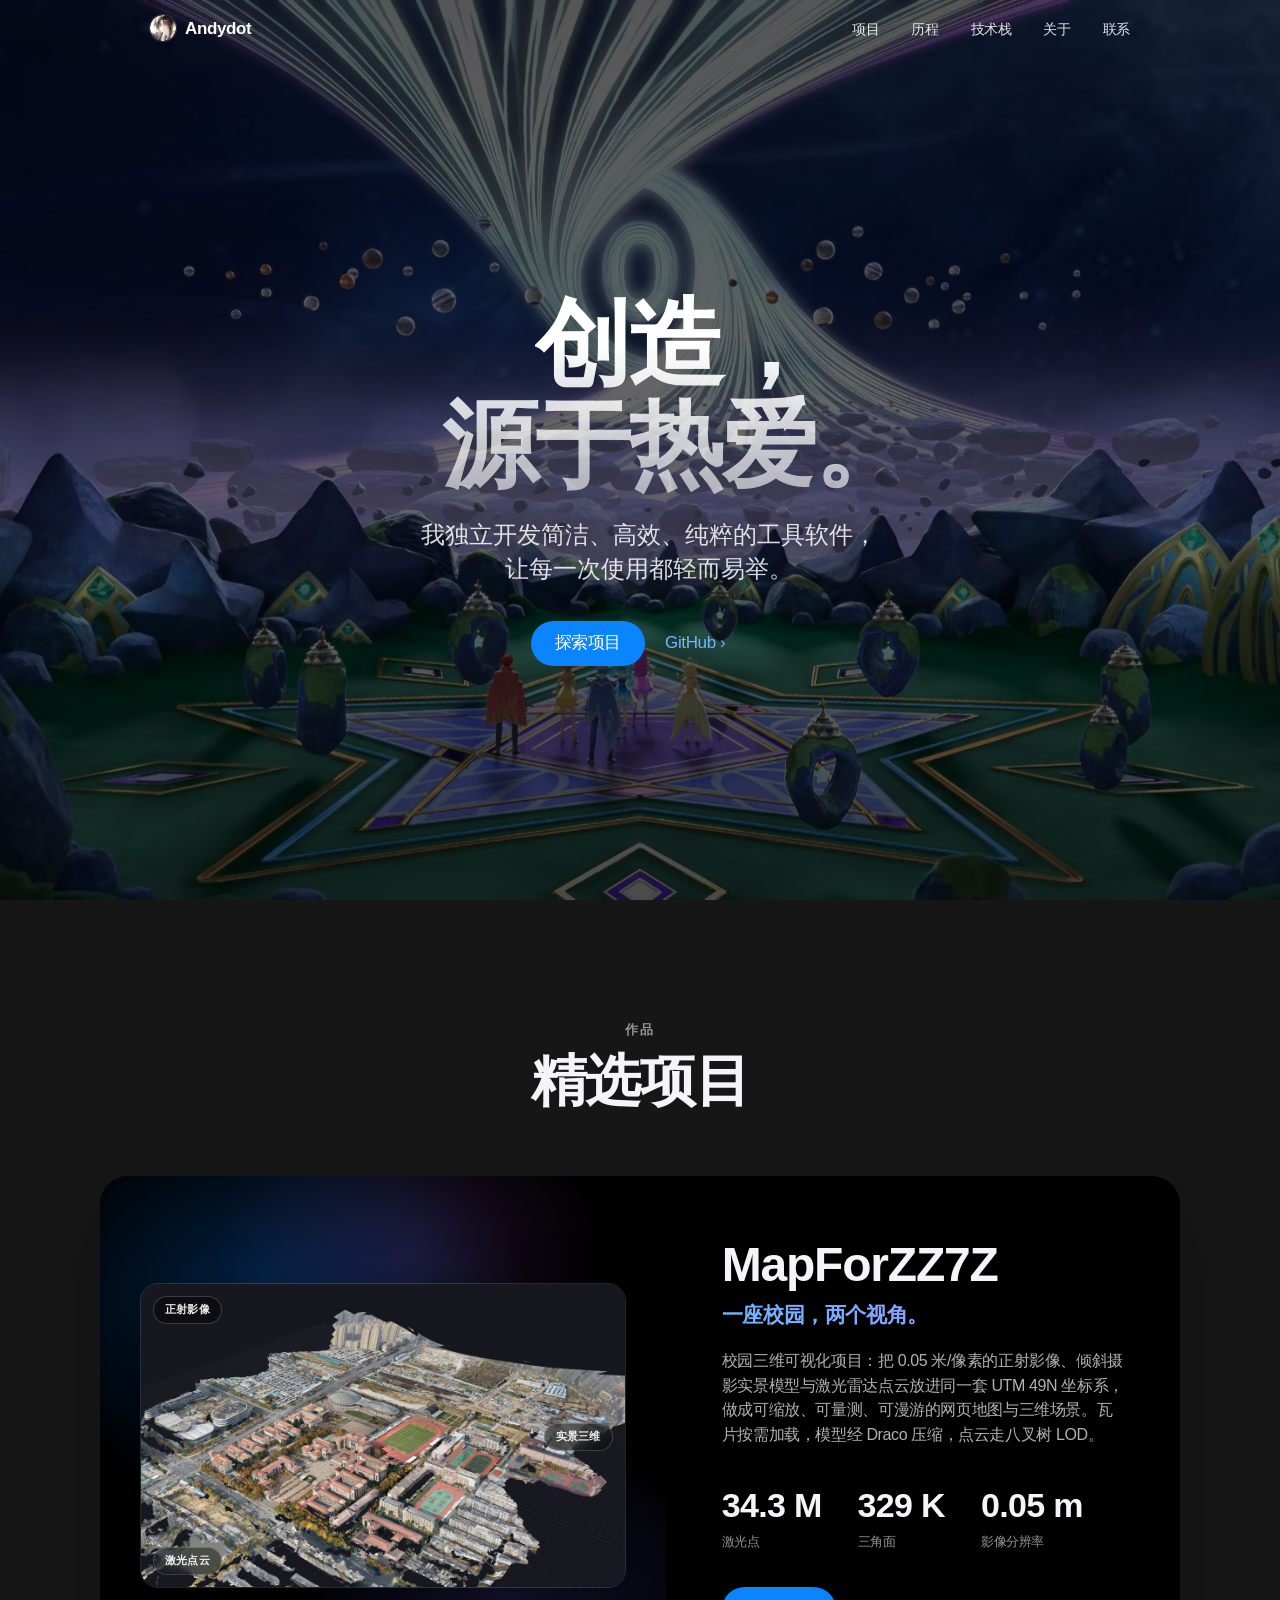
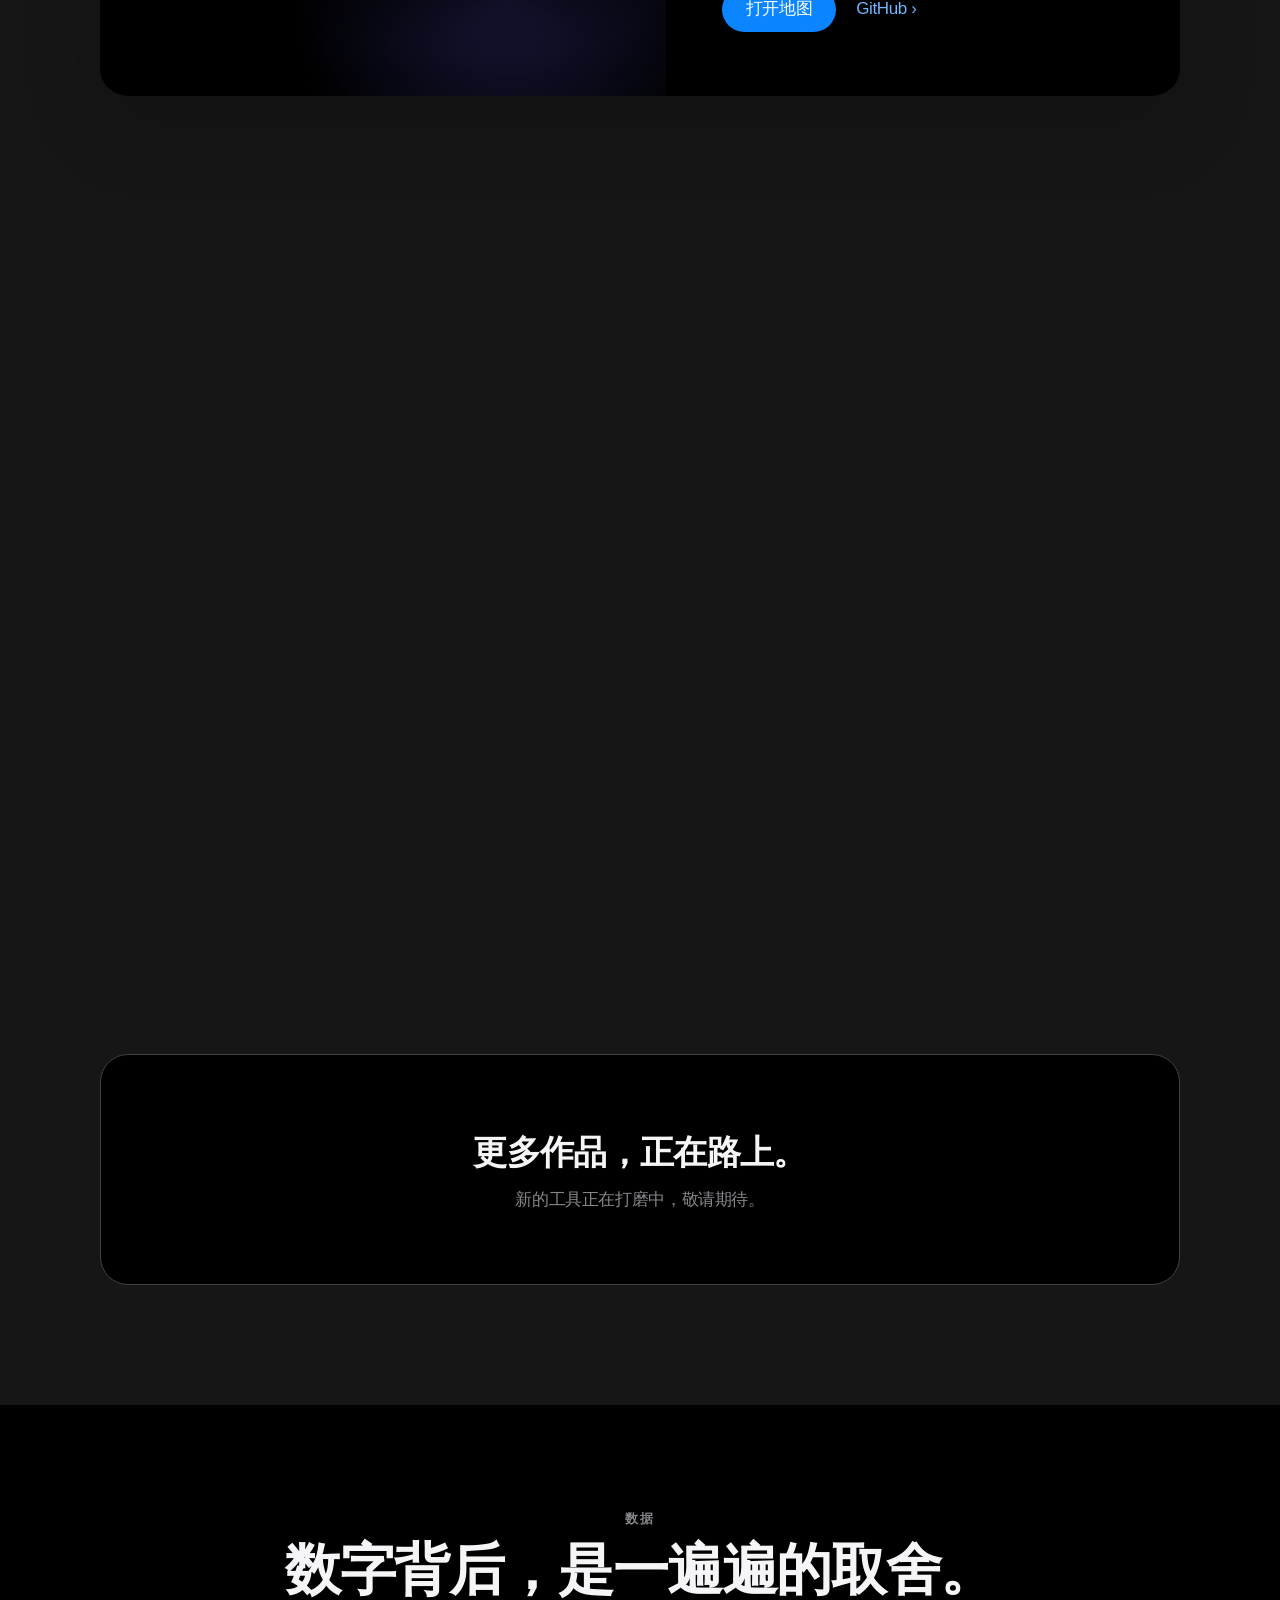
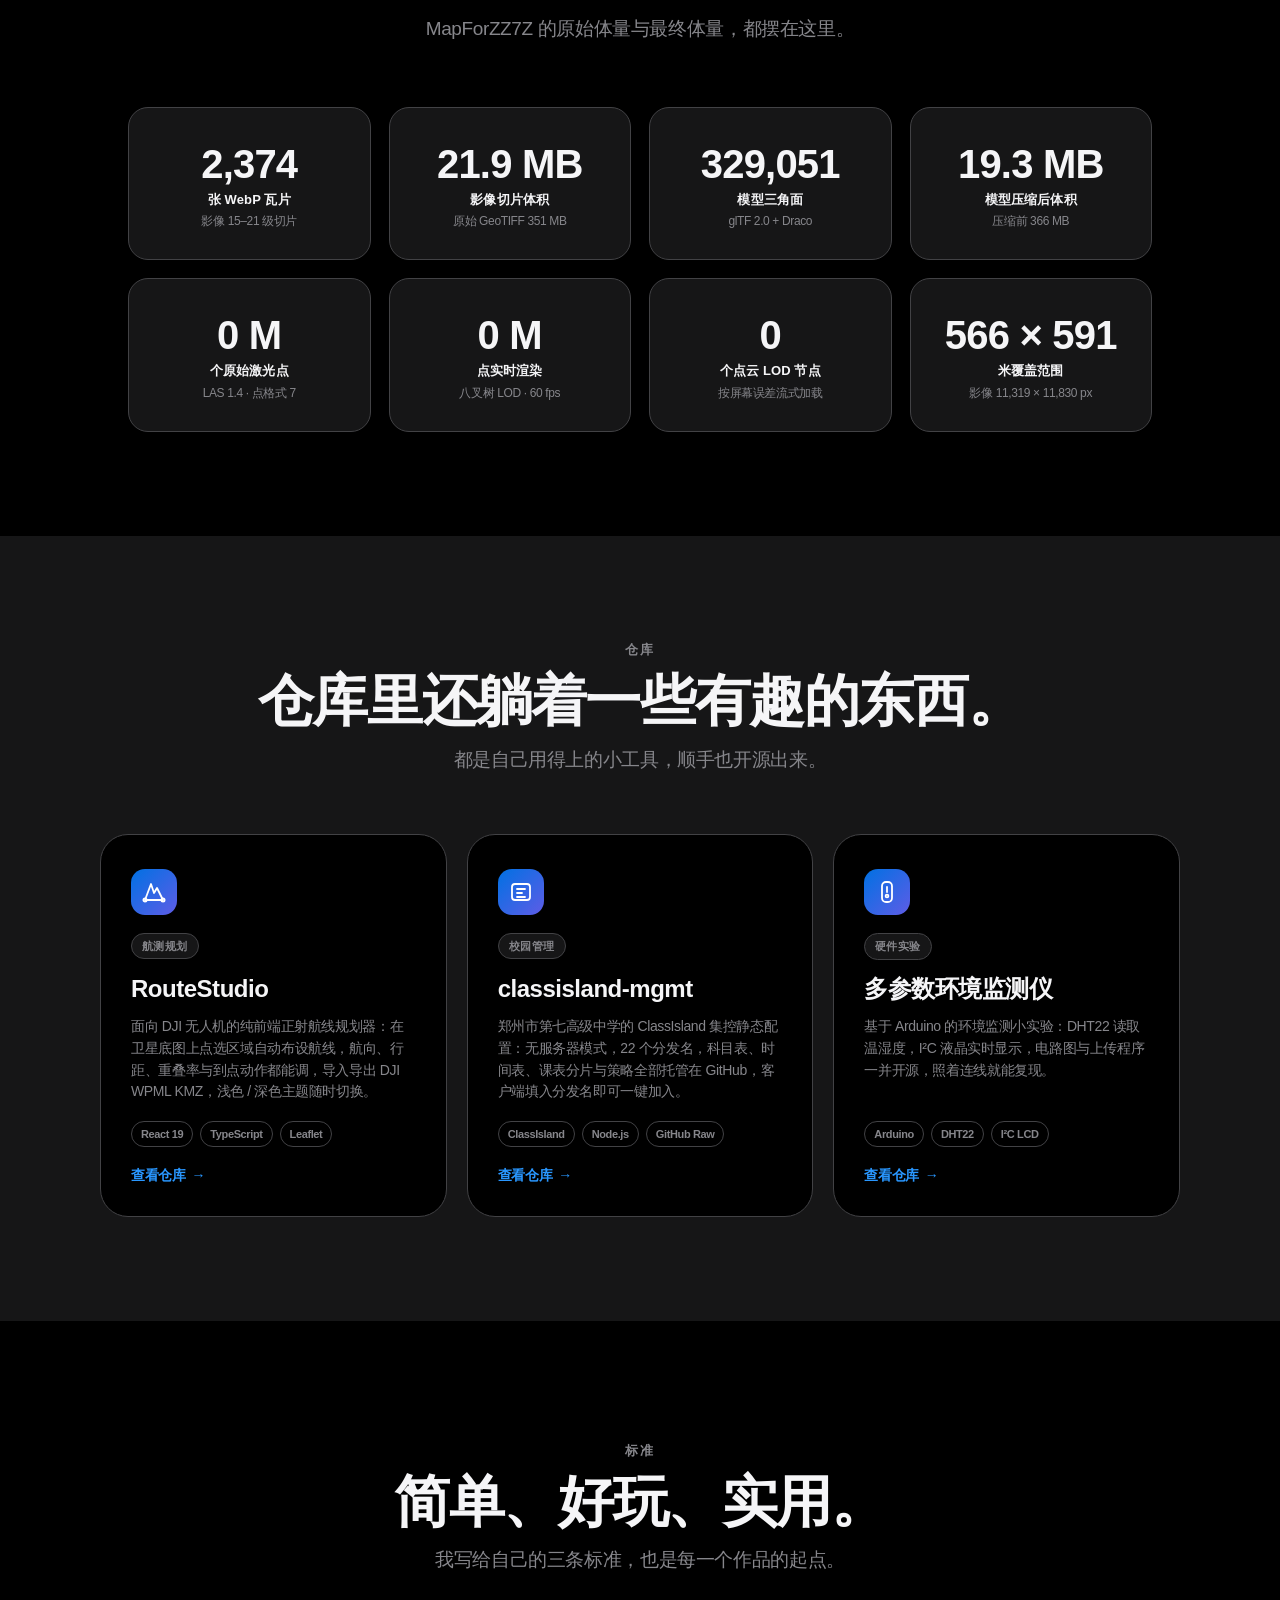
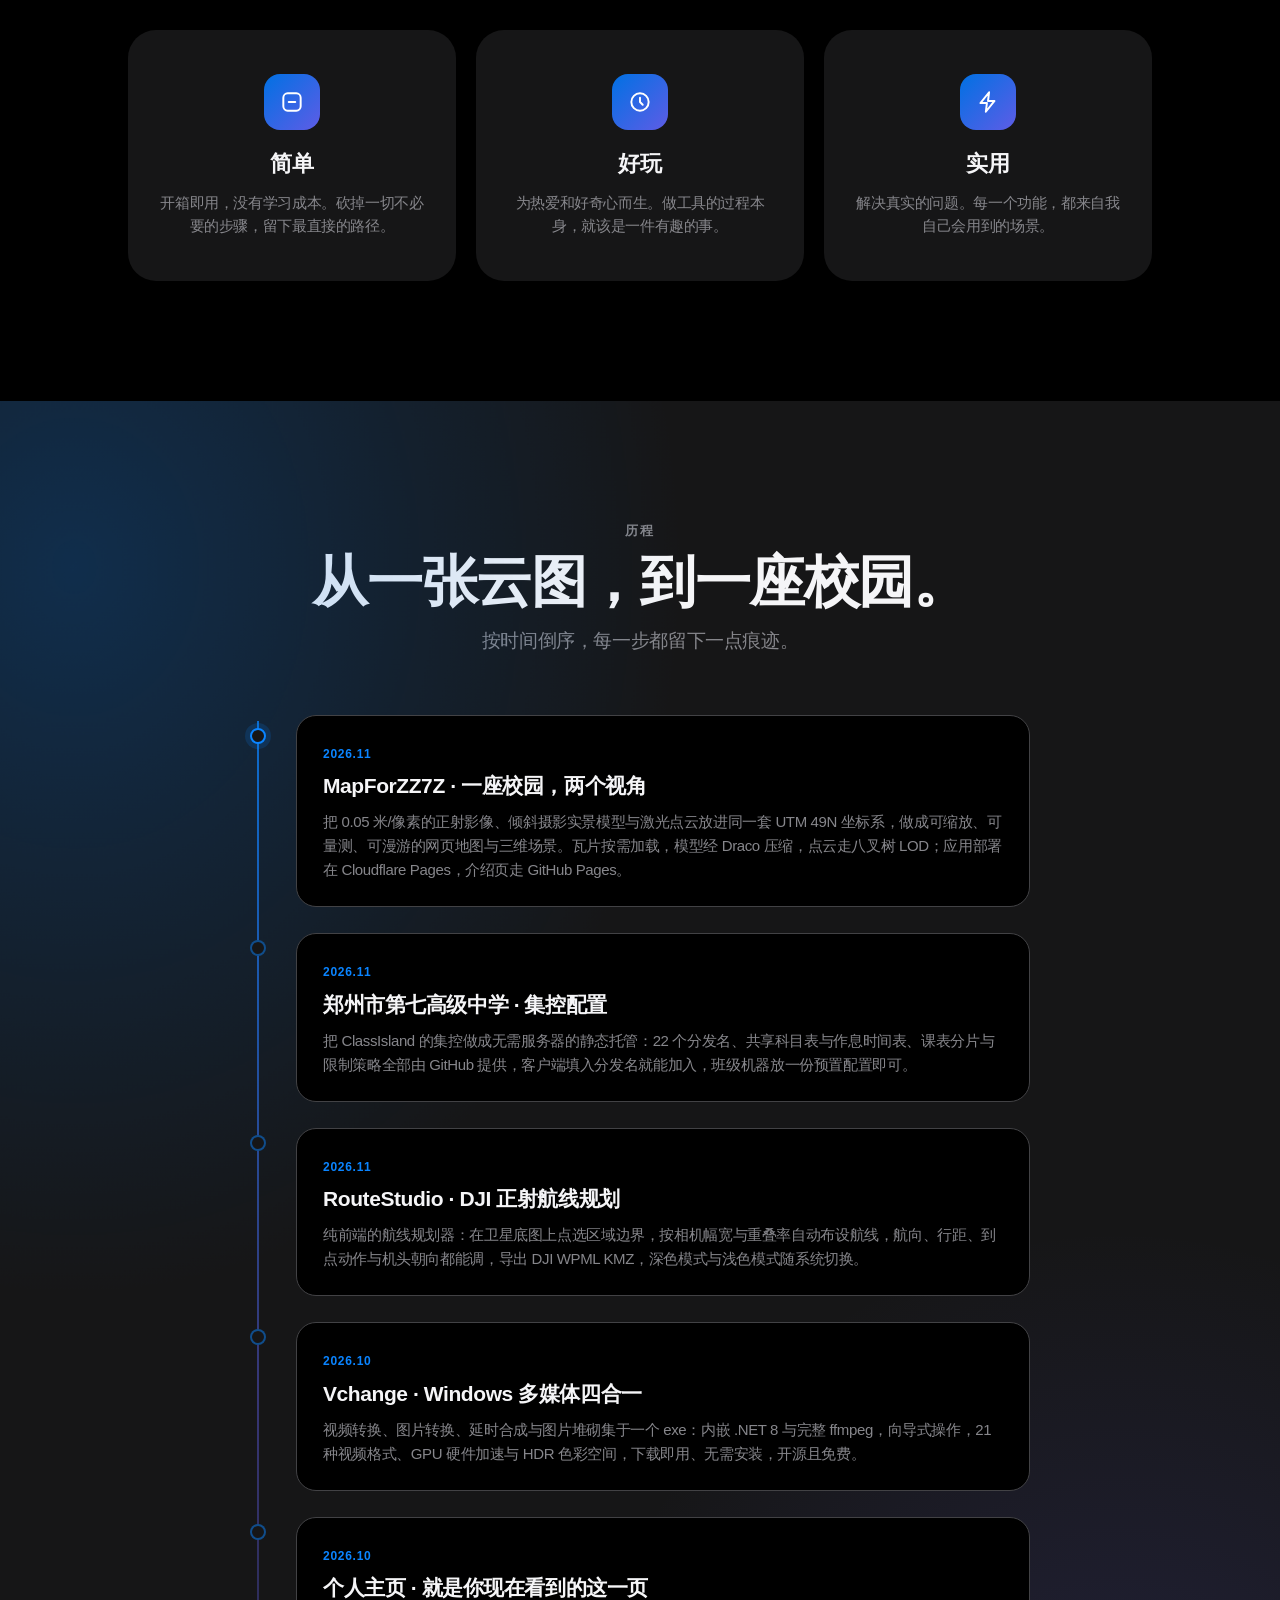
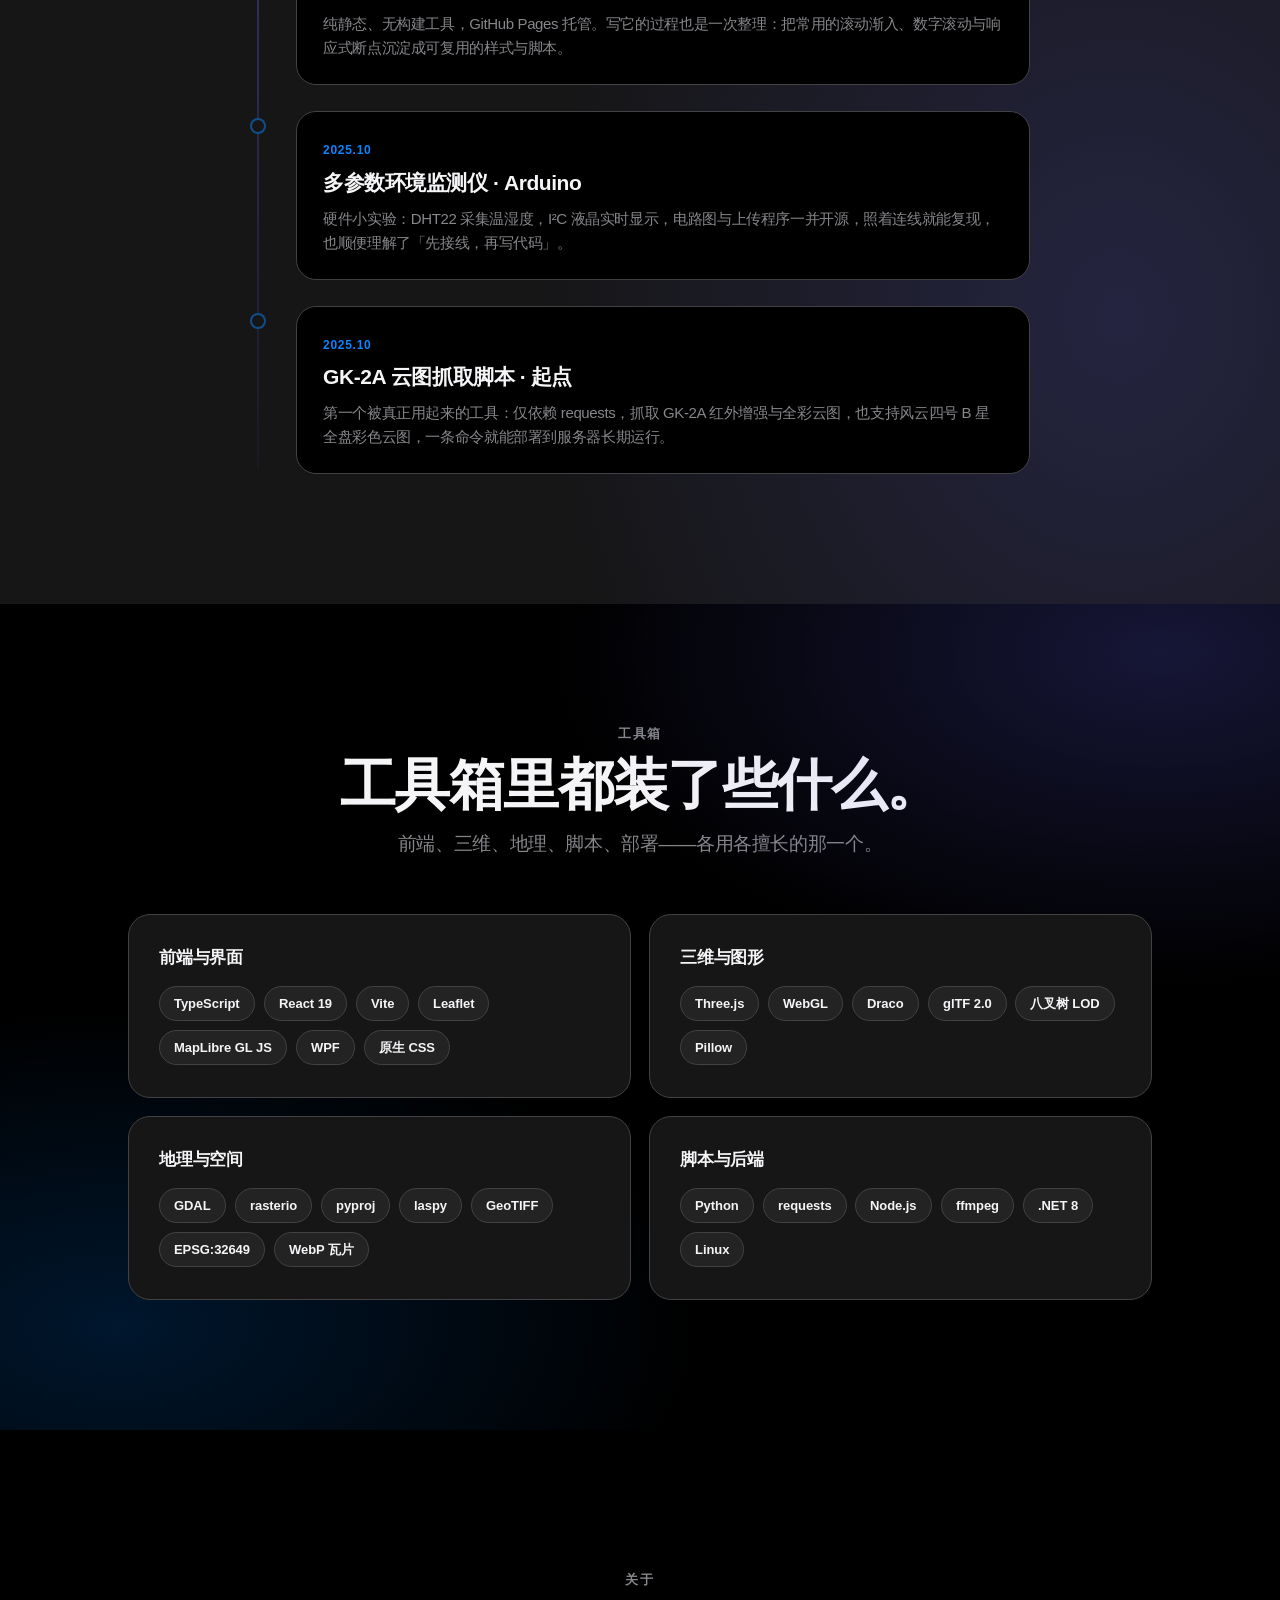
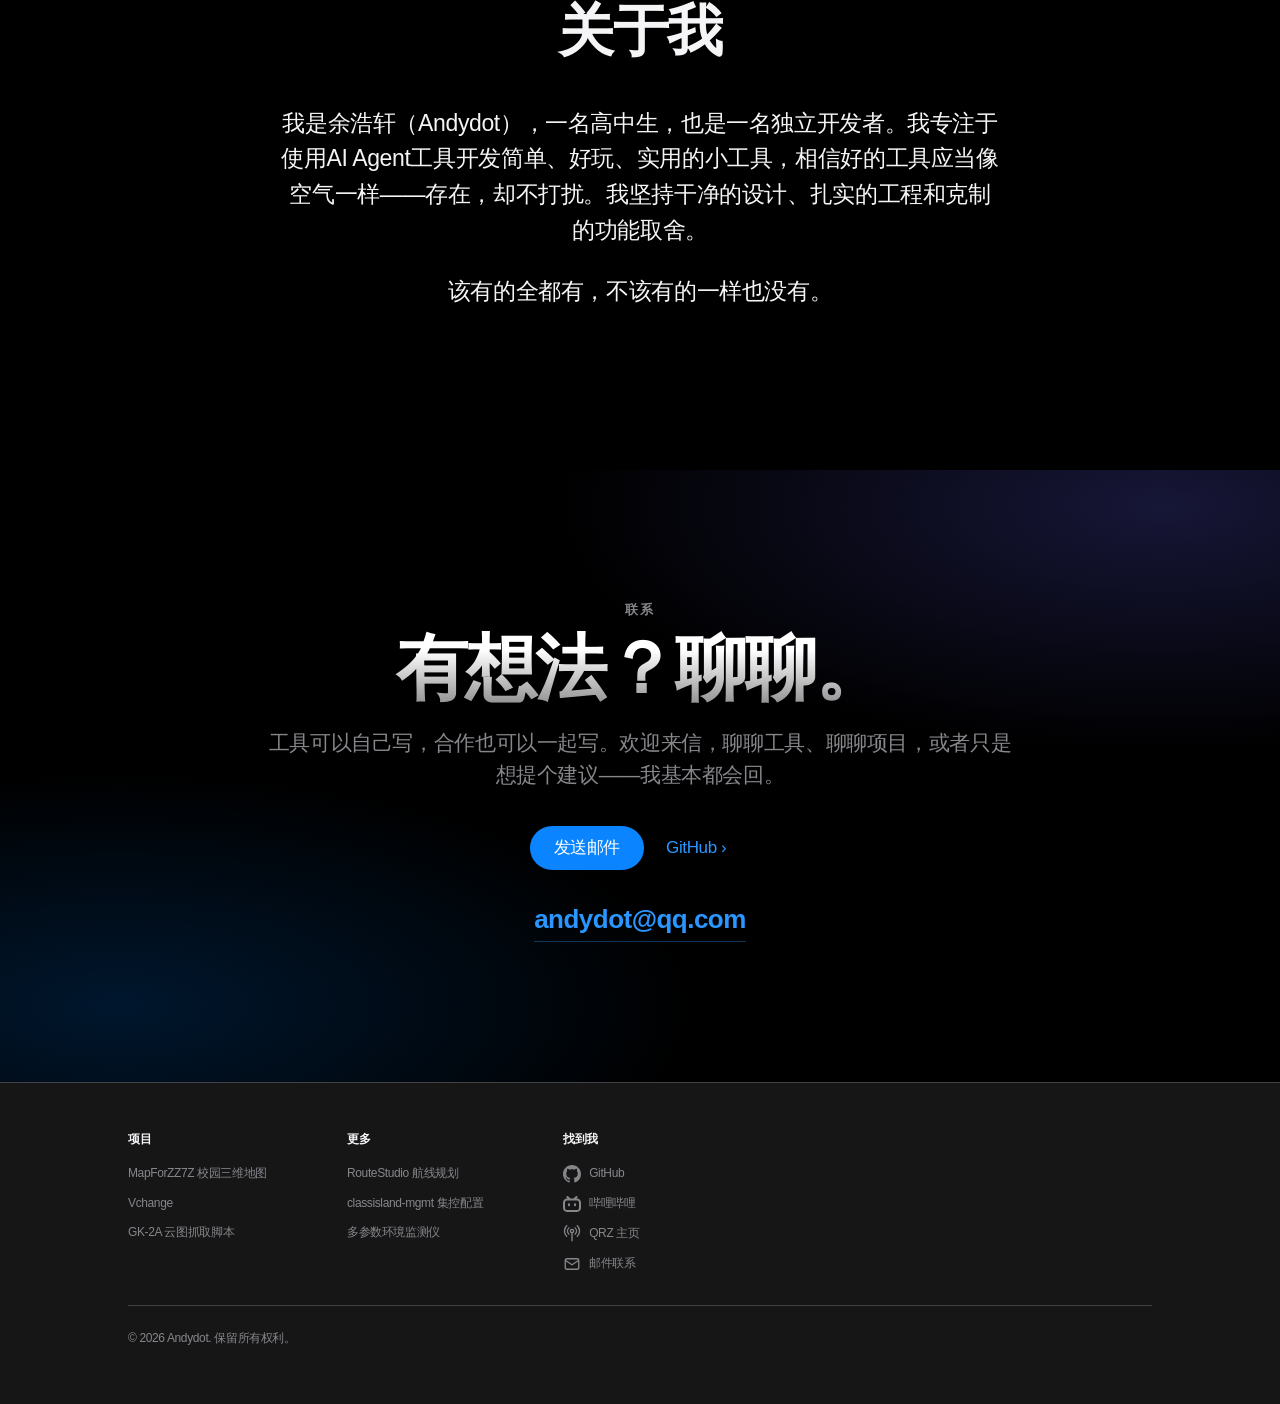
==== commit c8b34b93: "feat: 精选项目新增 MapForZZ7Z 校园三维地图" ====
--- a/docs/index.html
+++ b/docs/index.html
@@ -10,8 +10,8 @@
 <meta property="og:description" content="独立开发简洁、高效、纯粹的工具软件，代表作 MapForZZ7Z 校园三维地图 · Vchange 视频 · 图片 · 延时 · 堆砌四合一。">
 <meta property="og:url" content="https://justice0418.qd.je/">
 <link rel="preconnect" href="https://gh-proxy.com">
-<link rel="icon" href="images/favicon.png" type="image/png" sizes="64x64">
-<link rel="apple-touch-icon" href="images/logo-512.png">
+<link rel="icon" href="images/favicon.png?v=2" type="image/png" sizes="64x64">
+<link rel="apple-touch-icon" href="images/logo-512.png?v=2">
 <link rel="stylesheet" href="style.css">
 </head>
 <body>
@@ -22,7 +22,7 @@
 <header class="nav" id="nav">
   <nav class="nav-inner" aria-label="主导航">
     <a class="nav-logo" href="#top" aria-label="Andydot 首页">
-      <img class="nav-logo-img" src="images/logo.png" alt="" width="26" height="26">
+      <img class="nav-logo-img" src="images/logo.png?v=2" alt="" width="26" height="26">
       Andydot
     </a>
     <button class="nav-toggle" id="navToggle" aria-label="打开菜单" aria-expanded="false">
